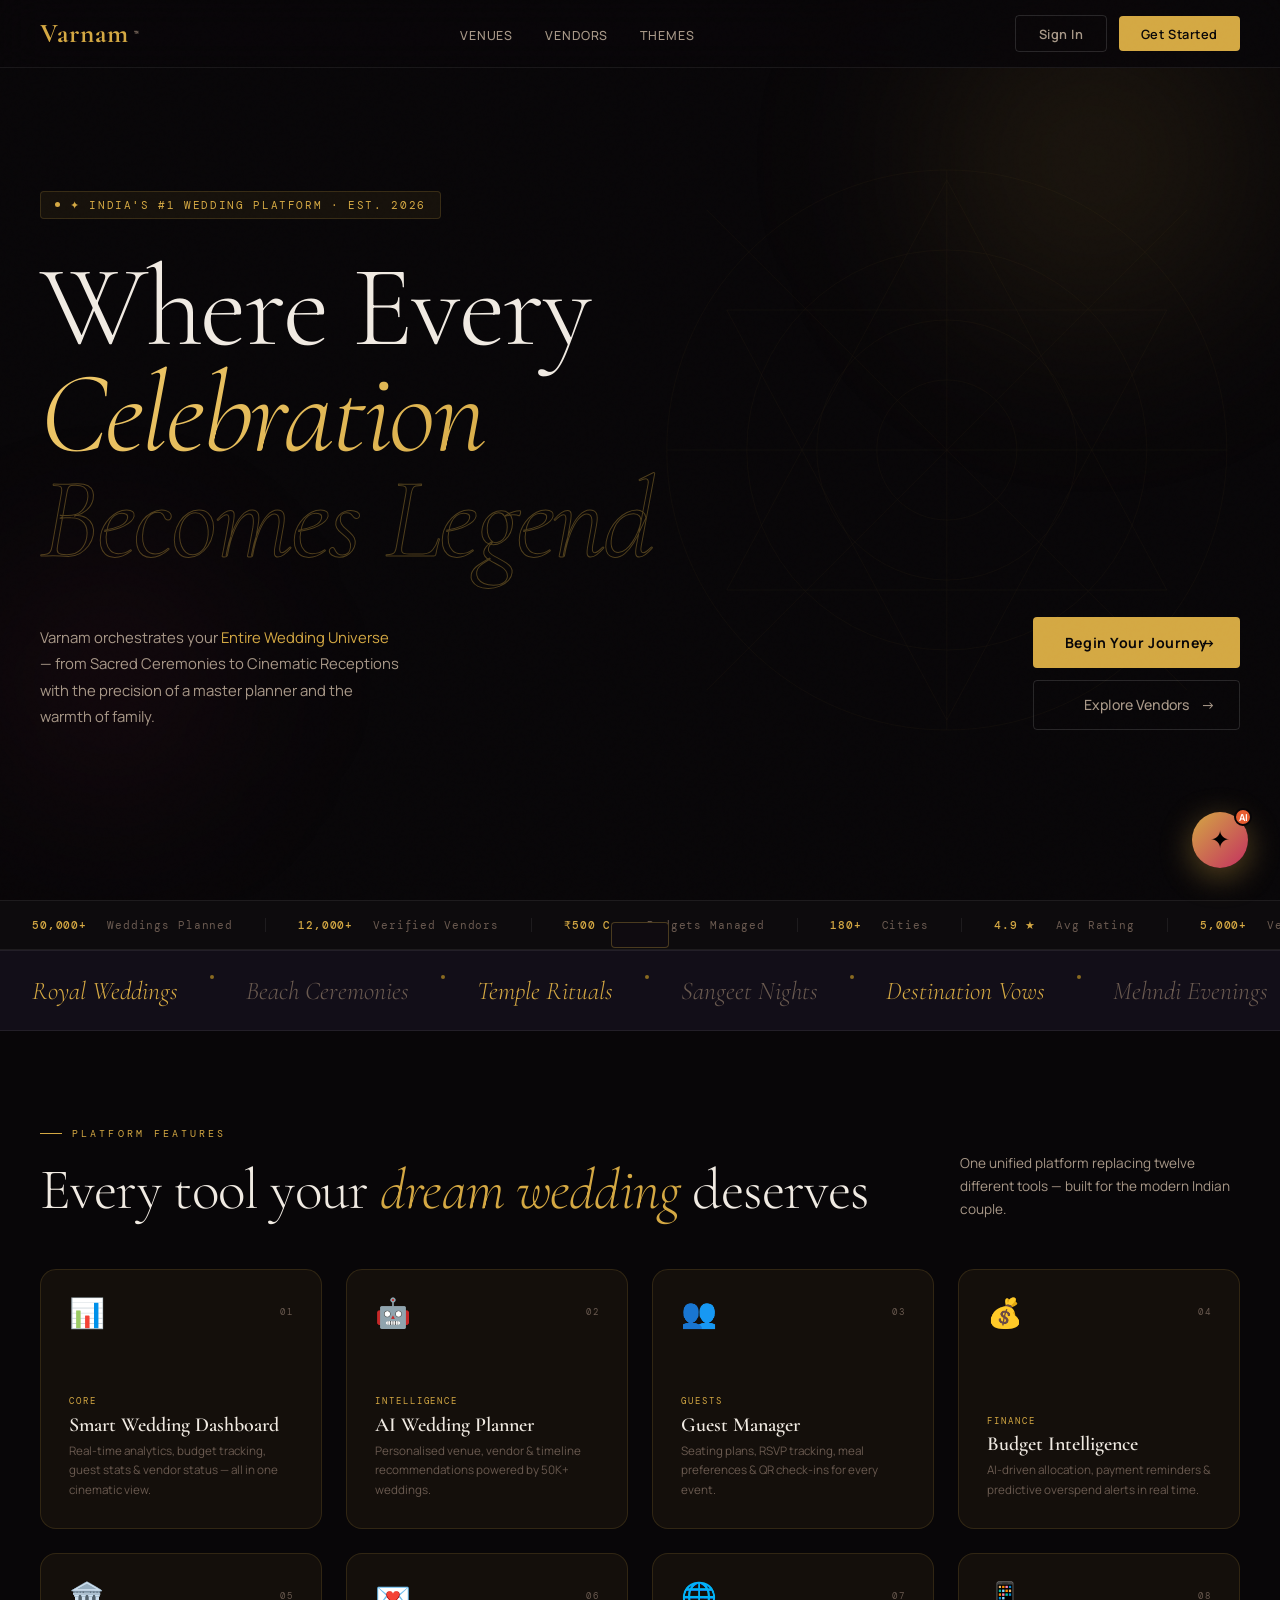
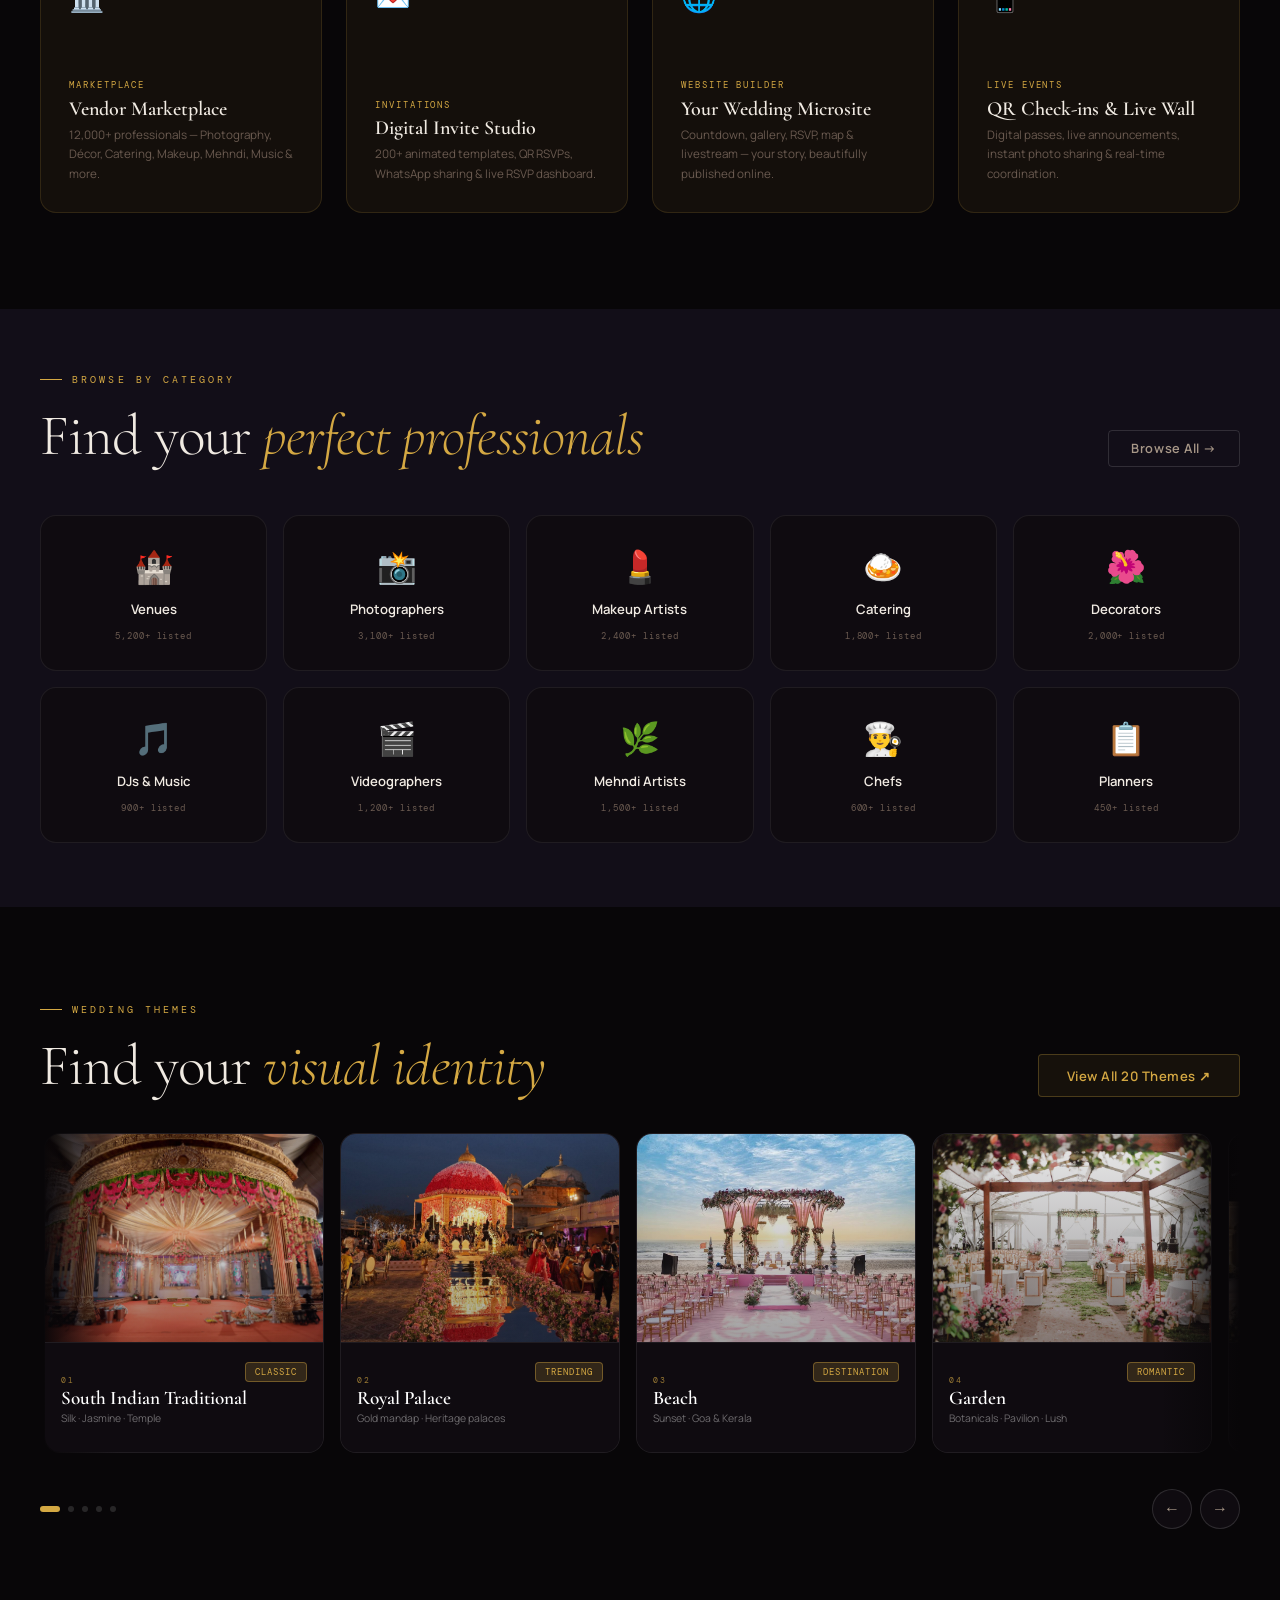
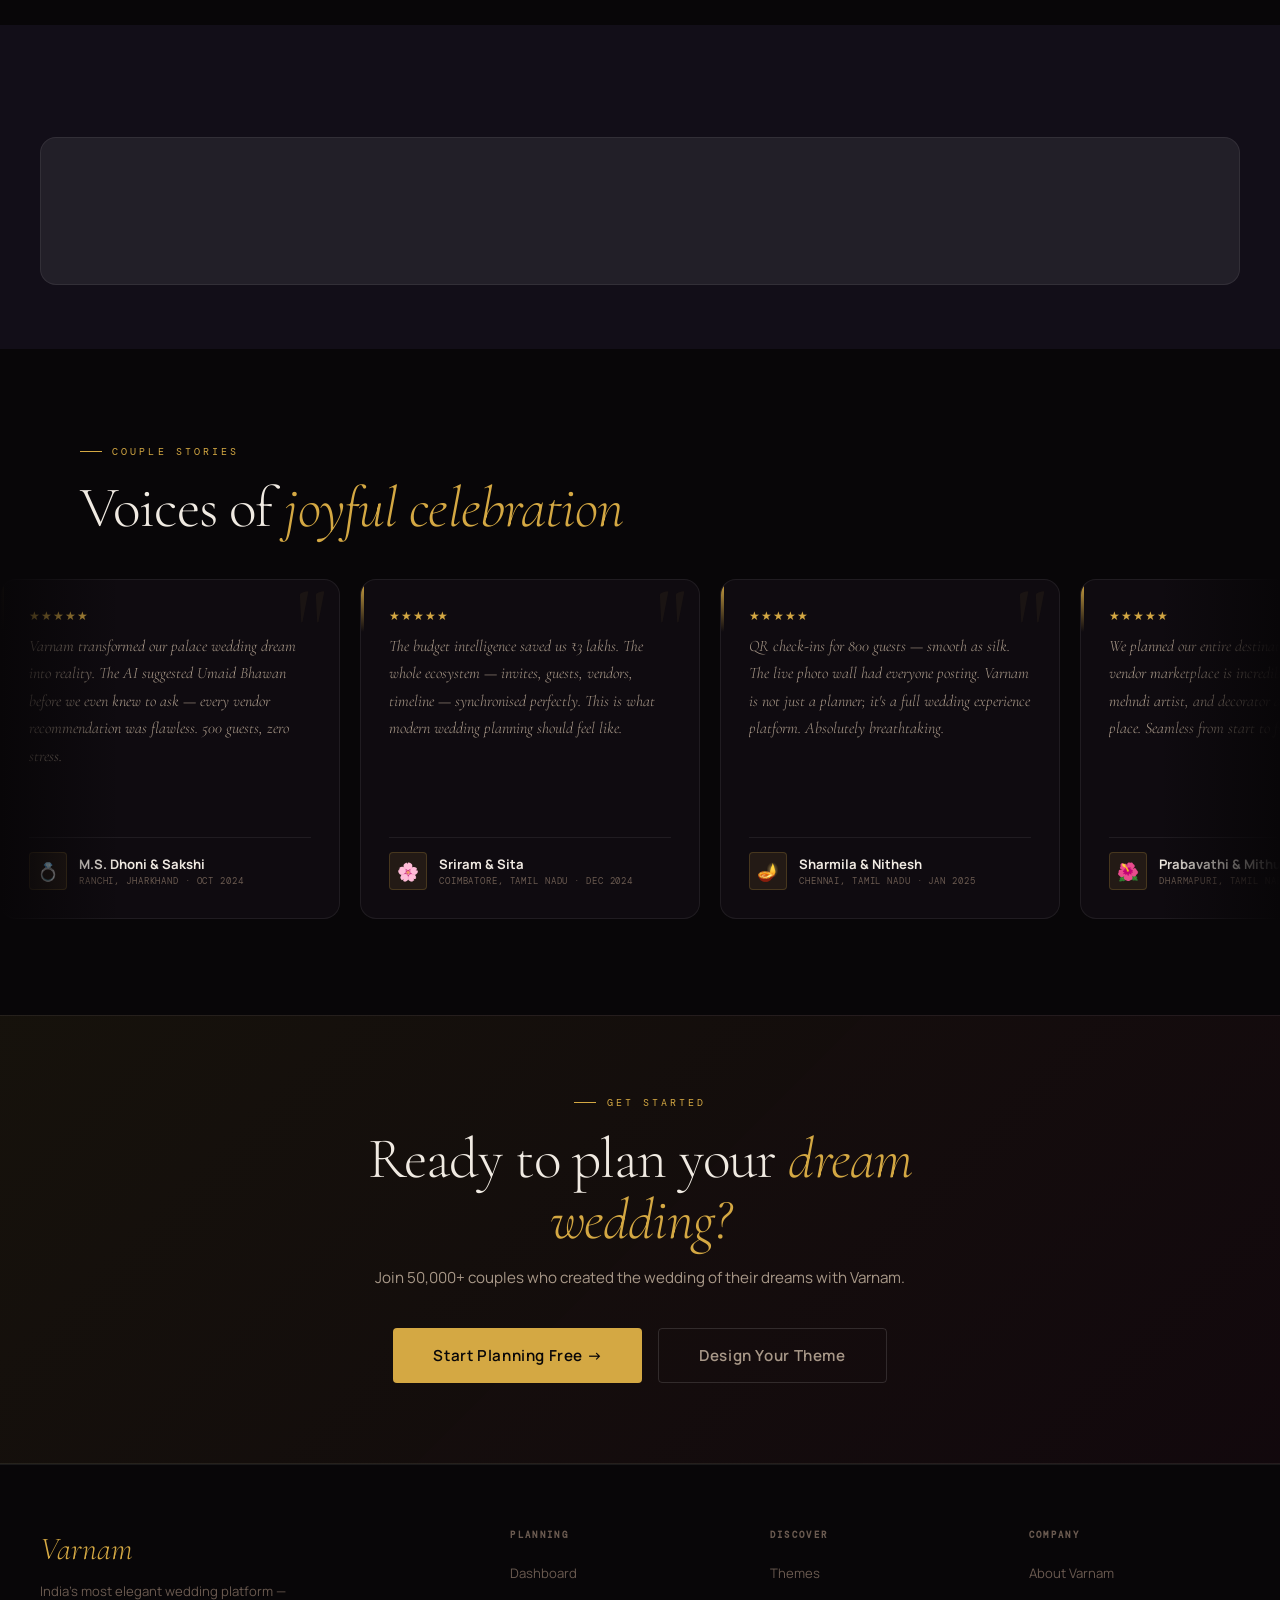
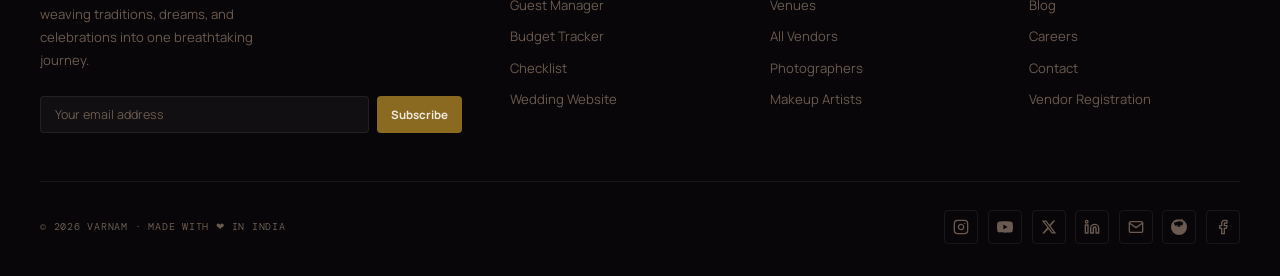
==== index.html @ 367ff385 "Add files via upload" ====
<!DOCTYPE html>
<html lang="en">

<head>
  <meta charset="UTF-8">
  <meta name="viewport" content="width=device-width, initial-scale=1.0">
  <title>Varnam — India's Premier Wedding Platform</title>
  <link rel="preconnect" href="https://fonts.googleapis.com">
  <link
    href="https://fonts.googleapis.com/css2?family=Cormorant+Garamond:ital,wght@0,300;0,400;0,600;0,700;1,300;1,400;1,700&family=Manrope:wght@300;400;500;600;700;800;900&family=DM+Mono:wght@300;400;500&display=swap"
    rel="stylesheet">
  <style>
    :root {
      --ink: #080608;
      --ink2: #0f0b10;
      --ink3: #1a1220;
      --surface: #120e18;
      --border: rgba(255, 255, 255, 0.07);
      --border2: rgba(255, 255, 255, 0.13);
      --gold: #D4A843;
      --gold2: #F0C96A;
      --gold3: #8A6A20;
      --ember: #E85D30;
      --rose: #C43060;
      --text: #F0EAE2;
      --text2: #A89888;
      --text3: #6A5A50;
      --r4: 4px;
      --r8: 8px;
      --r16: 16px;
      --r24: 24px;
    }

    *,
    *::before,
    *::after {
      margin: 0;
      padding: 0;
      box-sizing: border-box;
    }

    html {
      scroll-behavior: smooth;
    }

    body {
      font-family: 'Manrope', sans-serif;
      background: var(--ink);
      color: var(--text);
      overflow-x: hidden;
      -webkit-font-smoothing: antialiased;
    }

    body::before {
      content: '';
      position: fixed;
      inset: 0;
      background-image: url("data:image/svg+xml,%3Csvg viewBox='0 0 256 256' xmlns='http://www.w3.org/2000/svg'%3E%3Cfilter id='n'%3E%3CfeTurbulence type='fractalNoise' baseFrequency='0.9' numOctaves='4' stitchTiles='stitch'/%3E%3C/filter%3E%3Crect width='100%25' height='100%25' filter='url(%23n)' opacity='1'/%3E%3C/svg%3E");
      opacity: 0.025;
      pointer-events: none;
      z-index: 1000;
      mix-blend-mode: overlay;
    }

    ::-webkit-scrollbar {
      width: 3px;
    }

    ::-webkit-scrollbar-track {
      background: var(--ink);
    }

    ::-webkit-scrollbar-thumb {
      background: var(--gold3);
    }

    /* ── LOADER ── */
    #loader {
      position: fixed;
      inset: 0;
      background: var(--ink);
      z-index: 9997;
      display: flex;
      flex-direction: column;
      align-items: center;
      justify-content: center;
      gap: 1.5rem;
      transition: opacity .6s, visibility .6s;
    }

    #loader.done {
      opacity: 0;
      visibility: hidden;
    }

    .loader-logo {
      font-family: 'Cormorant Garamond', serif;
      font-size: 3rem;
      font-weight: 300;
      font-style: italic;
      color: var(--gold);
    }

    .loader-bar {
      width: 180px;
      height: 1px;
      background: var(--border);
      overflow: hidden;
    }

    .loader-fill {
      height: 100%;
      background: var(--gold);
      width: 0;
      transition: width 1.4s cubic-bezier(.23, 1, .32, 1);
    }

    .loader-txt {
      font-family: 'DM Mono', monospace;
      font-size: .62rem;
      color: var(--text3);
      letter-spacing: .3em;
      text-transform: uppercase;
    }

    /* ── TOAST ── */
    #toast {
      position: fixed;
      bottom: 2rem;
      left: 50%;
      transform: translateX(-50%) translateY(80px);
      background: var(--ink2);
      border: 1px solid rgba(212, 168, 67, .3);
      border-radius: var(--r4);
      padding: .75rem 1.75rem;
      font-family: 'DM Mono', monospace;
      font-size: .72rem;
      color: var(--gold);
      letter-spacing: .08em;
      z-index: 9990;
      transition: transform .3s cubic-bezier(.23, 1, .32, 1);
      pointer-events: none;
      white-space: nowrap;
    }

    #toast.show {
      transform: translateX(-50%) translateY(0);
    }

    /* ── NAV ── */
    nav {
      position: fixed;
      top: 0;
      left: 0;
      right: 0;
      z-index: 500;
      height: 68px;
      display: flex;
      align-items: center;
      padding: 0 2.5rem;
      justify-content: space-between;
      border-bottom: 1px solid var(--border);
      background: rgba(8, 6, 8, .88);
      backdrop-filter: blur(24px);
      -webkit-backdrop-filter: blur(24px);
    }

    .nav-logo {
      font-family: 'Cormorant Garamond', serif;
      font-size: 1.7rem;
      font-weight: 700;
      letter-spacing: .04em;
      color: var(--gold);
      text-decoration: none;
      display: flex;
      align-items: center;
      gap: .3rem;
    }

    .nav-logo sup {
      font-size: .45rem;
      font-family: 'DM Mono', monospace;
      color: var(--text3);
      letter-spacing: .15em;
      text-transform: uppercase;
    }

    .nav-links {
      display: flex;
      gap: 0;
      list-style: none;
    }

    .nav-links a {
      color: var(--text2);
      text-decoration: none;
      font-size: .78rem;
      font-weight: 500;
      letter-spacing: .07em;
      text-transform: uppercase;
      padding: .5rem 1rem;
      border-radius: var(--r4);
      transition: color .2s, background .2s;
    }

    .nav-links a:hover,
    .nav-links a.active {
      color: var(--gold);
      background: rgba(212, 168, 67, .07);
    }

    .nav-right {
      display: flex;
      align-items: center;
      gap: .75rem;
    }

    .btn {
      display: inline-flex;
      align-items: center;
      gap: .4rem;
      padding: .55rem 1.4rem;
      border-radius: var(--r4);
      font-family: 'Manrope', sans-serif;
      font-size: .8rem;
      font-weight: 600;
      letter-spacing: .04em;
      cursor: pointer;
      transition: all .25s;
      text-decoration: none;
      border: none;
    }

    .btn-ghost {
      background: transparent;
      border: 1px solid var(--border2);
      color: var(--text2);
    }

    .btn-ghost:hover {
      border-color: var(--gold);
      color: var(--gold);
    }

    .btn-gold {
      background: var(--gold);
      color: var(--ink);
    }

    .btn-gold:hover {
      background: var(--gold2);
      box-shadow: 0 0 30px rgba(212, 168, 67, .3);
      transform: translateY(-1px);
    }

    /* ── HERO ── */
    .hero {
      min-height: 100vh;
      display: flex;
      flex-direction: column;
      justify-content: center;
      padding: 100px 2.5rem 80px;
      position: relative;
      overflow: hidden;
    }

    .orb {
      position: absolute;
      border-radius: 50%;
      filter: blur(80px);
      pointer-events: none;
    }

    .orb1 {
      width: 500px;
      height: 500px;
      background: radial-gradient(circle, rgba(212, 168, 67, .14) 0%, transparent 70%);
      top: -10%;
      right: -5%;
      animation: ob1 12s ease-in-out infinite;
    }

    .orb2 {
      width: 350px;
      height: 350px;
      background: radial-gradient(circle, rgba(196, 48, 96, .1) 0%, transparent 70%);
      bottom: 5%;
      left: -5%;
      animation: ob2 15s ease-in-out infinite;
    }

    @keyframes ob1 {

      0%,
      100% {
        transform: translate(0, 0);
      }

      50% {
        transform: translate(-20px, 30px);
      }
    }

    @keyframes ob2 {

      0%,
      100% {
        transform: translate(0, 0);
      }

      50% {
        transform: translate(30px, -20px);
      }
    }

    .sacred-svg {
      position: absolute;
      right: 0;
      top: 0;
      width: 52%;
      height: 100%;
      opacity: .07;
      pointer-events: none;
    }

    .hero-tag {
      display: inline-flex;
      align-items: center;
      gap: .6rem;
      background: rgba(212, 168, 67, .07);
      border: 1px solid rgba(212, 168, 67, .18);
      border-radius: var(--r4);
      padding: .38rem .9rem;
      font-family: 'DM Mono', monospace;
      font-size: .68rem;
      color: var(--gold);
      letter-spacing: .15em;
      text-transform: uppercase;
      margin-bottom: 2.25rem;
      width: fit-content;
    }

    .hero-tag::before {
      content: '';
      width: 5px;
      height: 5px;
      background: var(--gold);
      border-radius: 50%;
      animation: blink 1.4s step-end infinite;
    }

    @keyframes blink {

      0%,
      100% {
        opacity: 1;
      }

      50% {
        opacity: 0;
      }
    }

    .hero-h1 {
      font-family: 'Cormorant Garamond', serif;
      font-size: clamp(3.5rem, 9vw, 8rem);
      font-weight: 300;
      line-height: .92;
      letter-spacing: -.02em;
      margin-bottom: .15em;
    }

    .hero-h1 .l1 {
      display: block;
      color: var(--text);
    }

    .hero-h1 .l2 {
      display: block;
      font-style: italic;
      background: linear-gradient(135deg, var(--gold2), var(--gold), #E8902A);
      -webkit-background-clip: text;
      -webkit-text-fill-color: transparent;
      background-clip: text;
    }

    .hero-h1 .l3 {
      display: block;
      font-style: italic;
      -webkit-text-stroke: 1px rgba(212, 168, 67, .35);
      color: transparent;
    }

    .hero-bottom {
      display: flex;
      align-items: flex-end;
      gap: 4rem;
      margin-top: 2.75rem;
      flex-wrap: wrap;
    }

    .hero-desc {
      max-width: 360px;
      font-size: .93rem;
      line-height: 1.78;
      color: var(--text2);
    }

    .hero-desc em {
      color: var(--gold);
      font-style: normal;
    }

    .hero-btns {
      display: flex;
      flex-direction: column;
      gap: .75rem;
      margin-left: auto;
    }

    .hero-btn-main {
      display: flex;
      align-items: center;
      justify-content: center;
      position: relative;
      background: var(--gold);
      color: var(--ink);
      border: none;
      border-radius: var(--r4);
      padding: 1rem 2rem;
      font-family: 'Manrope', sans-serif;
      font-size: .88rem;
      font-weight: 700;
      cursor: pointer;
      transition: all .25s;
      letter-spacing: .04em;
      text-decoration: none;
    }

    .hero-btn-main i {
      position: absolute;
      right: 1.5rem;
      font-style: normal;
    }

    .hero-btn-main:hover {
      background: var(--gold2);
      box-shadow: 0 0 48px rgba(212, 168, 67, .35);
      transform: translateY(-2px);
    }

    .hero-btn-sec {
      display: flex;
      align-items: center;
      justify-content: center;
      position: relative;
      background: transparent;
      color: var(--text2);
      border: 1px solid var(--border2);
      border-radius: var(--r4);
      padding: .9rem 2rem;
      font-family: 'Manrope', sans-serif;
      font-size: .88rem;
      font-weight: 500;
      cursor: pointer;
      transition: all .25s;
      text-decoration: none;
    }

    .hero-btn-sec i {
      position: absolute;
      right: 1.5rem;
      font-style: normal;
    }

    .hero-btn-sec:hover {
      border-color: var(--gold);
      color: var(--gold);
    }





    /* ── TICKER ── */
    .ticker-bar {
      border-top: 1px solid var(--border);
      border-bottom: 1px solid var(--border);
      height: 50px;
      overflow: hidden;
      background: rgba(255, 255, 255, .02);
      display: flex;
      align-items: center;
    }

    .ticker-track {
      display: flex;
      animation: tick 30s linear infinite;
      white-space: nowrap;
    }

    @keyframes tick {
      0% {
        transform: translateX(0);
      }

      100% {
        transform: translateX(-50%);
      }
    }

    .t-item {
      display: flex;
      align-items: center;
      gap: 1.25rem;
      padding: 0 2rem;
      font-family: 'DM Mono', monospace;
      font-size: .68rem;
      letter-spacing: .08em;
      color: var(--text3);
      border-right: 1px solid var(--border);
      white-space: nowrap;
    }

    .t-item strong {
      color: var(--gold);
      font-weight: 500;
    }

    /* ── MARQUEE ── */
    .marquee-bar {
      padding: 1.5rem 0;
      overflow: hidden;
      background: var(--surface);
      border-top: 1px solid var(--border);
      border-bottom: 1px solid var(--border);
    }

    .marquee-inner {
      display: flex;
      animation: marq 24s linear infinite;
      white-space: nowrap;
    }

    .marquee-inner:hover {
      animation-play-state: paused;
    }

    @keyframes marq {
      0% {
        transform: translateX(0);
      }

      100% {
        transform: translateX(-50%);
      }
    }

    .m-item {
      display: flex;
      align-items: center;
      gap: 1.5rem;
      padding: 0 2rem;
      font-family: 'Cormorant Garamond', serif;
      font-size: 1.6rem;
      font-weight: 300;
      font-style: italic;
      color: var(--text3);
      white-space: nowrap;
    }

    .m-item.g {
      color: var(--gold);
    }

    .m-dot {
      width: 4px;
      height: 4px;
      background: var(--gold3);
      border-radius: 50%;
      flex-shrink: 0;
    }

    /* ── SECTION ── */
    .sec {
      padding: 6rem 2.5rem;
    }

    .inner {
      max-width: 1200px;
      margin: 0 auto;
    }

    .sec-label {
      font-family: 'DM Mono', monospace;
      font-size: .63rem;
      letter-spacing: .3em;
      text-transform: uppercase;
      color: var(--gold);
      display: flex;
      align-items: center;
      gap: .65rem;
      margin-bottom: 1.25rem;
    }

    .sec-label::before {
      content: '';
      width: 22px;
      height: 1px;
      background: var(--gold);
    }

    .sec-title {
      font-family: 'Cormorant Garamond', serif;
      font-size: clamp(2.2rem, 4.5vw, 4rem);
      font-weight: 300;
      line-height: 1.06;
      letter-spacing: -.015em;
      color: var(--text);
      margin-bottom: 1.25rem;
    }

    .sec-title em {
      font-style: italic;
      color: var(--gold);
    }

    /* ══════════════════════════════════════════
   FEATURES — 4 × 2 PERFECTLY EQUAL GRID
   Each card is EXACTLY the same size.
   We use a 2-row grid where each row has
   a fixed height, so all 8 cells are
   pixel-perfect identical.
   ══════════════════════════════════════════ */
    .features-grid {
      display: grid;
      grid-template-columns: repeat(4, 1fr);
      grid-template-rows: repeat(2, 260px);
      /* ← FIXED height, both rows identical */
      gap: 1.5rem;
      overflow: hidden;
      margin-top: 3rem;
    }

    .feat-card {
      /* exact same box every time */
      width: 100%;
      height: 100%;
      background: rgba(212, 168, 67, 0.06);
      padding: 1.75rem;
      /* 3-zone layout: number row / icon / text block */
      display: grid;
      grid-template-rows: auto 1fr auto;
      gap: 0;
      position: relative;
      overflow: hidden;
      cursor: pointer;
      transition: background .3s, transform .3s;
      border: 1px solid rgba(212, 168, 67, 0.15);
      border-radius: var(--r16);
    }

    .feat-card:hover {
      background: rgba(212, 168, 67, 0.12);
      transform: translateY(-2px);
    }

    .feat-card::after {
      content: '';
      position: absolute;
      bottom: 0;
      left: 0;
      right: 0;
      height: 2px;
      background: linear-gradient(90deg, var(--gold), var(--rose));
      transform: scaleX(0);
      transform-origin: left;
      transition: transform .35s;
    }

    .feat-card:hover::after {
      transform: scaleX(1);
    }

    /* highlight removed for uniformity */

    /* ── Row 1: number tag (top-right) ── */
    .feat-top {
      display: flex;
      align-items: center;
      justify-content: space-between;
      /* sits in grid row 1 */
    }

    .feat-ico {
      font-size: 1.8rem;
      line-height: 1;
    }

    .feat-num {
      font-family: 'DM Mono', monospace;
      font-size: .55rem;
      color: var(--text3);
      letter-spacing: .15em;
    }

    /* ── Row 2: spacer (icon already in row1, this keeps the gap) ── */
    /* (empty div .feat-mid not needed — grid-row 1fr handles it) */

    /* ── Row 3: text block always pinned to bottom ── */
    .feat-bottom {
      align-self: end;
    }

    .feat-tag {
      font-family: 'DM Mono', monospace;
      font-size: .55rem;
      letter-spacing: .22em;
      text-transform: uppercase;
      color: var(--gold);
      margin-bottom: .4rem;
    }

    .feat-title {
      font-family: 'Cormorant Garamond', serif;
      font-size: 1.25rem;
      font-weight: 600;
      color: var(--text);
      line-height: 1.15;
      margin-bottom: .35rem;
    }

    .feat-desc {
      font-size: .73rem;
      color: var(--text3);
      line-height: 1.65;
    }

    /* ══════════════════════════════════════════
   CATEGORIES
   ══════════════════════════════════════════ */
    .cat-grid {
      display: grid;
      grid-template-columns: repeat(5, 1fr);
      gap: 1rem;
      margin-top: 3rem;
    }

    .cat-card {
      background: var(--ink2);
      border: 1px solid var(--border);
      border-radius: var(--r16);
      padding: 1.75rem 1rem;
      text-align: center;
      text-decoration: none;
      transition: all .3s;
      display: flex;
      flex-direction: column;
      align-items: center;
      gap: .75rem;
    }

    .cat-card:hover {
      background: var(--ink3);
      border-color: rgba(212, 168, 67, .25);
      transform: translateY(-4px);
    }

    .cat-ico {
      font-size: 2rem;
    }

    .cat-name {
      font-family: 'Manrope', sans-serif;
      font-size: .82rem;
      font-weight: 600;
      color: var(--text);
    }

    .cat-count {
      font-family: 'DM Mono', monospace;
      font-size: .58rem;
      color: var(--text3);
      letter-spacing: .1em;
    }

    /* ══════════════════════════════════════════
   THEMES — SQUARE CAROUSEL  (6 visible)
   + "View All" popup modal for all 20
   ══════════════════════════════════════════ */
    .themes-section-header {
      display: flex;
      justify-content: space-between;
      align-items: flex-end;
      flex-wrap: wrap;
      gap: 1rem;
      margin-bottom: 2rem;
    }

    /* ── Carousel wrapper ── */
    .themes-carousel-wrap {
      position: relative;
      overflow: hidden;
      margin-top: 0;
    }

    /* fade edges */
    .themes-carousel-wrap::before,
    .themes-carousel-wrap::after {
      content: '';
      position: absolute;
      top: 0;
      bottom: 0;
      width: 80px;
      z-index: 3;
      pointer-events: none;
    }

    .themes-carousel-wrap::before {
      left: 0;
      background: linear-gradient(to right, var(--ink) 0%, transparent 100%);
    }

    .themes-carousel-wrap::after {
      right: 0;
      background: linear-gradient(to left, var(--ink) 0%, transparent 100%);
    }

    /* ── Scrollable track ── */
    .themes-track {
      display: flex;
      gap: 16px;
      overflow-x: auto;
      scroll-behavior: smooth;
      padding: 4px 4px 12px;
      scrollbar-width: none;
      -ms-overflow-style: none;
      cursor: grab;
    }

    .themes-track::-webkit-scrollbar {
      display: none;
    }

    .themes-track.dragging {
      cursor: grabbing;
      scroll-behavior: auto;
    }

    /* ── RECTANGLE card ── */
    .theme-tile {
      flex: 0 0 280px;
      /* fixed width  */
      height: 320px;
      /* rectangle height */
      border-radius: var(--r16);
      position: relative;
      overflow: hidden;
      cursor: pointer;
      transition: transform .35s cubic-bezier(.23, 1, .32, 1), box-shadow .35s;
      flex-shrink: 0;
      background: var(--ink2);
      border: 1px solid var(--border);
      display: flex;
      flex-direction: column;
    }

    .theme-tile:hover {
      transform: scale(1.04);
      box-shadow: 0 20px 56px rgba(0, 0, 0, .55);
      border-color: rgba(212, 168, 67, 0.3);
    }

    .theme-tile:hover .ttbg {
      transform: scale(1.08);
    }

    .ttbg {
      position: absolute;
      top: 0;
      left: 0;
      right: 0;
      height: 210px;
      background-size: cover;
      background-position: center;
      transition: transform .5s cubic-bezier(.23, 1, .32, 1);
    }

    .ttgrad {
      position: absolute;
      top: 0;
      left: 0;
      right: 0;
      height: 210px;
      background: linear-gradient(to top, rgba(15, 11, 16, 0.4) 0%, transparent 100%);
      pointer-events: none;
    }

    .ttbadge {
      position: absolute;
      top: 228px;
      right: 1rem;
      z-index: 4;
      background: rgba(212, 168, 67, .18);
      border: 1px solid rgba(212, 168, 67, .4);
      border-radius: var(--r4);
      padding: .18rem .55rem;
      font-family: 'DM Mono', monospace;
      font-size: .55rem;
      color: var(--gold);
      letter-spacing: .12em;
      text-transform: uppercase;
    }

    .ttcontent {
      position: absolute;
      bottom: 0;
      left: 0;
      right: 0;
      height: 110px;
      padding: 1.1rem 1rem 0.75rem;
      z-index: 3;
      background: var(--ink2);
      display: flex;
      flex-direction: column;
      justify-content: center;
      border-top: 1px solid var(--border);
    }

    .ttnum {
      font-family: 'DM Mono', monospace;
      font-size: .52rem;
      color: rgba(212, 168, 67, .7);
      letter-spacing: .2em;
      margin-bottom: .15rem;
      display: block;
    }

    .ttname {
      font-family: 'Cormorant Garamond', serif;
      font-size: 1.2rem;
      font-weight: 600;
      color: #fff;
      line-height: 1.1;
      margin-bottom: .1rem;
    }

    .ttsub {
      font-size: .65rem;
      color: rgba(255, 255, 255, .4);
      line-height: 1.45;
      display: -webkit-box;
      -webkit-line-clamp: 2;
      -webkit-box-orient: vertical;
      overflow: hidden;
    }

    /* ── Arrow nav buttons ── */
    .carousel-arrows {
      display: flex;
      justify-content: space-between;
      align-items: center;
      margin-top: 1.5rem;
    }

    .carousel-dots {
      display: flex;
      gap: .5rem;
      align-items: center;
    }

    .c-dot {
      width: 6px;
      height: 6px;
      border-radius: 50%;
      background: var(--border2);
      transition: all .3s;
      cursor: pointer;
    }

    .c-dot.active {
      width: 20px;
      border-radius: 3px;
      background: var(--gold);
    }

    .c-arrow-group {
      display: flex;
      gap: .5rem;
    }

    .c-arrow {
      width: 40px;
      height: 40px;
      border-radius: 50%;
      background: var(--ink2);
      border: 1px solid var(--border2);
      color: var(--text2);
      font-size: 1rem;
      cursor: pointer;
      transition: all .2s;
      display: flex;
      align-items: center;
      justify-content: center;
    }

    .c-arrow:hover {
      border-color: var(--gold);
      color: var(--gold);
      background: rgba(212, 168, 67, .08);
    }

    /* "View All" button */
    .view-all-btn {
      display: inline-flex;
      align-items: center;
      gap: .5rem;
      padding: .72rem 1.75rem;
      background: rgba(212, 168, 67, .07);
      border: 1px solid rgba(212, 168, 67, .28);
      border-radius: var(--r4);
      font-family: 'Manrope', sans-serif;
      font-size: .82rem;
      font-weight: 600;
      color: var(--gold);
      cursor: pointer;
      transition: all .25s;
      letter-spacing: .04em;
      white-space: nowrap;
    }

    .view-all-btn:hover {
      background: rgba(212, 168, 67, .14);
      box-shadow: 0 0 24px rgba(212, 168, 67, .18);
    }

    /* ══════════════════════════════════════════
   THEMES POPUP MODAL (all 20 grid)
   ══════════════════════════════════════════ */
    .themes-popup {
      position: fixed;
      inset: 0;
      z-index: 900;
      background: rgba(0, 0, 0, .85);
      backdrop-filter: blur(12px);
      -webkit-backdrop-filter: blur(12px);
      display: flex;
      align-items: center;
      justify-content: center;
      opacity: 0;
      visibility: hidden;
      transition: opacity .35s, visibility .35s;
      padding: 1.5rem;
    }

    .themes-popup.open {
      opacity: 1;
      visibility: visible;
    }

    .themes-popup-box {
      background: var(--ink2);
      border: 1px solid var(--border2);
      border-radius: var(--r24);
      width: 100%;
      max-width: 1100px;
      max-height: 88vh;
      overflow-y: auto;
      transform: translateY(24px) scale(.97);
      transition: transform .35s cubic-bezier(.23, 1, .32, 1);
      scrollbar-width: thin;
      scrollbar-color: var(--gold3) var(--ink2);
    }

    .themes-popup.open .themes-popup-box {
      transform: translateY(0) scale(1);
    }

    .themes-popup-box::-webkit-scrollbar {
      width: 4px;
    }

    .themes-popup-box::-webkit-scrollbar-thumb {
      background: var(--gold3);
      border-radius: 2px;
    }

    .tp-header {
      display: flex;
      justify-content: space-between;
      align-items: center;
      padding: 2rem 2.5rem 1.5rem;
      border-bottom: 1px solid var(--border);
      position: sticky;
      top: 0;
      background: var(--ink2);
      z-index: 2;
      border-radius: var(--r24) var(--r24) 0 0;
    }

    .tp-title {
      font-family: 'Cormorant Garamond', serif;
      font-size: 2rem;
      font-weight: 600;
      color: var(--text);
    }

    .tp-title em {
      font-style: italic;
      color: var(--gold);
    }

    .tp-close {
      width: 40px;
      height: 40px;
      border-radius: 50%;
      background: rgba(255, 255, 255, .05);
      border: 1px solid var(--border2);
      color: var(--text2);
      font-size: 1.1rem;
      cursor: pointer;
      transition: all .2s;
      display: flex;
      align-items: center;
      justify-content: center;
    }

    .tp-close:hover {
      border-color: var(--gold);
      color: var(--gold);
    }

    .tp-grid {
      display: grid;
      grid-template-columns: repeat(5, 1fr);
      gap: 12px;
      padding: 2rem 2.5rem 2.5rem;
    }

    /* Square popup cards */
    .tp-card {
      aspect-ratio: 1/1;
      border-radius: var(--r16);
      position: relative;
      overflow: hidden;
      cursor: pointer;
      transition: transform .3s, box-shadow .3s;
    }

    .tp-card:hover {
      transform: scale(1.04);
      box-shadow: 0 16px 48px rgba(0, 0, 0, .6);
    }

    .tp-card:hover .tp-bg {
      transform: scale(1.08);
    }

    .tp-bg {
      position: absolute;
      inset: 0;
      transition: transform .45s cubic-bezier(.23, 1, .32, 1);
    }

    .tp-grad {
      position: absolute;
      inset: 0;
      background: linear-gradient(to top, rgba(0, 0, 0, .9) 0%, transparent 60%);
    }

    .tp-content {
      position: absolute;
      bottom: 0;
      left: 0;
      right: 0;
      padding: .9rem 1rem;
      z-index: 2;
    }

    .tp-num {
      font-family: 'DM Mono', monospace;
      font-size: .5rem;
      color: rgba(212, 168, 67, .65);
      letter-spacing: .2em;
      display: block;
      margin-bottom: .2rem;
    }

    .tp-name {
      font-family: 'Cormorant Garamond', serif;
      font-size: 1rem;
      font-weight: 600;
      color: #fff;
      line-height: 1.1;
    }

    @media(max-width:900px) {
      .tp-grid {
        grid-template-columns: repeat(3, 1fr);
      }
    }

    @media(max-width:600px) {
      .tp-grid {
        grid-template-columns: repeat(2, 1fr);
        padding: 1.25rem;
      }

      .tp-header {
        padding: 1.25rem 1.5rem;
      }
    }

    /* ══════════════════════════════════════════
   STATS
   ══════════════════════════════════════════ */
    .stats-row {
      display: grid;
      grid-template-columns: repeat(4, 1fr);
      gap: 1px;
      background: var(--border);
      border: 1px solid var(--border);
      border-radius: var(--r16);
      overflow: hidden;
      margin-top: 3rem;
    }

    .stat-cell {
      background: var(--ink2);
      padding: 2.5rem 2rem;
      text-align: center;
    }

    .stat-num {
      font-family: 'Cormorant Garamond', serif;
      font-size: 3rem;
      font-weight: 700;
      color: var(--gold);
      line-height: 1;
      margin-bottom: .3rem;
    }

    .stat-lbl {
      font-family: 'DM Mono', monospace;
      font-size: .6rem;
      letter-spacing: .2em;
      text-transform: uppercase;
      color: var(--text3);
    }

    /* ══════════════════════════════════════════
   TESTIMONIALS — SINGLE ROW AUTO-SCROLL LEFT
   26 cards scrolling left continuously
   ══════════════════════════════════════════ */
    .testi-section {
      overflow: hidden;
    }

    .testi-belt {
      margin-top: 2.5rem;
      overflow: hidden;
      position: relative;
    }

    /* Fade masks on left and right edges */
    .testi-belt::before,
    .testi-belt::after {
      content: '';
      position: absolute;
      top: 0;
      bottom: 0;
      width: 120px;
      z-index: 2;
      pointer-events: none;
    }

    .testi-belt::before {
      left: 0;
      background: linear-gradient(to right, var(--ink) 0%, transparent 100%);
    }

    .testi-belt::after {
      right: 0;
      background: linear-gradient(to left, var(--ink) 0%, transparent 100%);
    }

    .testi-row {
      display: flex;
      gap: 20px;
      width: max-content;
      /* Cards scroll left at a comfortable pace — pause on hover */
      animation: testiScroll 120s linear infinite;
    }

    .testi-row:hover {
      animation-play-state: paused;
    }

    @keyframes testiScroll {
      0% {
        transform: translateX(0);
      }

      100% {
        transform: translateX(-50%);
      }
    }

    /* SQUARE card */
    .testi-card {
      flex: 0 0 340px;
      height: 340px;
      background: var(--ink2);
      border: 1px solid var(--border);
      border-radius: var(--r16);
      padding: 1.75rem;
      display: flex;
      flex-direction: column;
      justify-content: space-between;
      position: relative;
      overflow: hidden;
      cursor: default;
      transition: border-color .3s, transform .3s;
    }

    .testi-card:hover {
      border-color: rgba(212, 168, 67, .3);
      transform: translateY(-4px);
    }

    /* Gold top-left accent bar */
    .testi-card::before {
      content: '';
      position: absolute;
      top: 0;
      left: 0;
      width: 3px;
      height: 52px;
      background: linear-gradient(to bottom, var(--gold), transparent);
      border-radius: 0 0 2px 2px;
    }

    /* Big quote mark background decoration */
    .tc-deco-quote {
      position: absolute;
      top: -.5rem;
      right: .75rem;
      font-family: 'Cormorant Garamond', serif;
      font-size: 7rem;
      line-height: 1;
      color: rgba(212, 168, 67, .06);
      pointer-events: none;
      user-select: none;
    }

    /* Stars row at top */
    .tc-stars-top {
      color: var(--gold);
      font-size: .72rem;
      letter-spacing: .08em;
      margin-bottom: .6rem;
    }

    /* Review text */
    .tc-text {
      font-family: 'Cormorant Garamond', serif;
      font-size: 1rem;
      font-weight: 300;
      font-style: italic;
      color: var(--text2);
      line-height: 1.72;
      flex: 1;
      /* clamp to 5 lines */
      display: -webkit-box;
      -webkit-line-clamp: 6;
      -webkit-box-orient: vertical;
      overflow: hidden;
    }

    /* Author row at bottom */
    .tc-author {
      display: flex;
      align-items: center;
      gap: .75rem;
      margin-top: 1rem;
      padding-top: .9rem;
      border-top: 1px solid var(--border);
    }

    .tc-avatar {
      width: 38px;
      height: 38px;
      border-radius: var(--r4);
      background: rgba(212, 168, 67, .1);
      border: 1px solid rgba(212, 168, 67, .2);
      display: flex;
      align-items: center;
      justify-content: center;
      font-size: 1.1rem;
      flex-shrink: 0;
    }

    .tc-info {}

    .tc-name {
      font-family: 'Manrope', sans-serif;
      font-size: .82rem;
      font-weight: 700;
      color: var(--text);
    }

    .tc-loc {
      font-family: 'DM Mono', monospace;
      font-size: .55rem;
      color: var(--text3);
      letter-spacing: .1em;
      margin-top: .1rem;
    }

    /* ── MODAL ── */
    .modal-overlay {
      position: fixed;
      inset: 0;
      background: rgba(0, 0, 0, .75);
      backdrop-filter: blur(8px);
      z-index: 800;
      display: flex;
      align-items: center;
      justify-content: center;
      opacity: 0;
      visibility: hidden;
      transition: all .3s;
    }

    .modal-overlay.open {
      opacity: 1;
      visibility: visible;
    }

    .modal {
      background: var(--ink2);
      border: 1px solid var(--border2);
      border-radius: var(--r24);
      padding: 2.5rem;
      max-width: 480px;
      width: 90%;
      max-height: 90vh;
      overflow-y: auto;
      transform: translateY(20px) scale(.97);
      transition: transform .3s;
    }

    .modal-overlay.open .modal {
      transform: translateY(0) scale(1);
    }

    .modal-header {
      display: flex;
      justify-content: space-between;
      align-items: center;
      margin-bottom: 2rem;
    }

    .modal-title {
      font-family: 'Cormorant Garamond', serif;
      font-size: 2rem;
      font-weight: 600;
      color: var(--text);
    }

    .modal-close {
      background: none;
      border: 1px solid var(--border);
      border-radius: 50%;
      width: 36px;
      height: 36px;
      color: var(--text2);
      font-size: 1.1rem;
      cursor: pointer;
      transition: all .2s;
    }

    .modal-close:hover {
      border-color: var(--gold);
      color: var(--gold);
    }

    .field-label {
      font-family: 'DM Mono', monospace;
      font-size: .6rem;
      letter-spacing: .2em;
      text-transform: uppercase;
      color: var(--text3);
      margin-bottom: .4rem;
      display: block;
    }

    .field {
      background: rgba(255, 255, 255, .04);
      border: 1px solid var(--border2);
      border-radius: var(--r8);
      padding: .75rem 1rem;
      font-size: .875rem;
      color: var(--text);
      font-family: 'Manrope', sans-serif;
      outline: none;
      width: 100%;
      transition: border-color .2s;
    }

    .field:focus {
      border-color: rgba(212, 168, 67, .45);
    }

    .field::placeholder {
      color: var(--text3);
    }

    select.field {
      cursor: pointer;
    }

    select.field option {
      background: var(--ink2);
    }

    .form-row {
      margin-bottom: 1.25rem;
    }

    .form-row-2 {
      display: grid;
      grid-template-columns: 1fr 1fr;
      gap: 1rem;
      margin-bottom: 1.25rem;
    }

    .divider {
      height: 1px;
      background: var(--border);
      margin: 1.5rem 0;
      position: relative;
    }

    .divider span {
      position: absolute;
      top: -8px;
      left: 50%;
      transform: translateX(-50%);
      background: var(--ink2);
      padding: 0 .75rem;
      font-family: 'DM Mono', monospace;
      font-size: .6rem;
      color: var(--text3);
      letter-spacing: .15em;
    }

    .social-auth {
      display: flex;
      gap: .75rem;
    }

    .social-auth-btn {
      flex: 1;
      display: flex;
      align-items: center;
      justify-content: center;
      gap: .5rem;
      padding: .7rem;
      background: rgba(255, 255, 255, .04);
      border: 1px solid var(--border);
      border-radius: var(--r8);
      font-size: .82rem;
      color: var(--text2);
      cursor: pointer;
      transition: all .2s;
      font-family: 'Manrope', sans-serif;
    }

    .social-auth-btn:hover {
      border-color: var(--gold);
      color: var(--gold);
    }

    .role-tabs {
      display: flex;
      gap: .5rem;
      margin-bottom: 1.75rem;
    }

    .role-tab {
      flex: 1;
      padding: .7rem;
      border: 1px solid var(--border);
      border-radius: var(--r8);
      background: transparent;
      color: var(--text2);
      font-family: 'Manrope', sans-serif;
      font-size: .82rem;
      font-weight: 600;
      cursor: pointer;
      transition: all .2s;
      text-align: center;
    }

    .role-tab.active {
      background: rgba(212, 168, 67, .1);
      border-color: rgba(212, 168, 67, .3);
      color: var(--gold);
    }

    /* ── FOOTER ── */
    footer {
      background: var(--ink);
      border-top: 1px solid var(--border);
      padding: 4rem 2.5rem 2rem;
    }

    .footer-grid {
      display: grid;
      grid-template-columns: 2fr 1fr 1fr 1fr;
      gap: 3rem;
      max-width: 1200px;
      margin: 0 auto 3rem;
    }

    .footer-logo {
      font-family: 'Cormorant Garamond', serif;
      font-size: 2rem;
      font-weight: 300;
      font-style: italic;
      color: var(--gold);
      margin-bottom: .75rem;
    }

    .footer-desc {
      font-size: .82rem;
      color: var(--text3);
      line-height: 1.75;
      max-width: 260px;
      margin-bottom: 1.5rem;
    }

    .footer-nl {
      display: flex;
      gap: .5rem;
    }

    .footer-nl input {
      flex: 1;
      background: rgba(255, 255, 255, .04);
      border: 1px solid var(--border);
      border-radius: var(--r4);
      padding: .55rem .9rem;
      font-size: .78rem;
      color: var(--text);
      font-family: 'Manrope', sans-serif;
      outline: none;
    }

    .footer-nl input:focus {
      border-color: rgba(212, 168, 67, .4);
    }

    .footer-nl input::placeholder {
      color: var(--text3);
    }

    .footer-nl button {
      background: var(--gold3);
      border: none;
      border-radius: var(--r4);
      padding: 0 .9rem;
      font-family: 'Manrope', sans-serif;
      font-size: .72rem;
      font-weight: 700;
      color: var(--text);
      cursor: pointer;
    }

    .footer-nl button:hover {
      background: var(--gold);
      color: var(--ink);
    }

    .footer-col h5 {
      font-family: 'DM Mono', monospace;
      font-size: .58rem;
      letter-spacing: .25em;
      text-transform: uppercase;
      color: var(--text3);
      margin-bottom: 1.25rem;
    }

    .footer-col ul {
      list-style: none;
    }

    .footer-col li {
      margin-bottom: .6rem;
    }

    .footer-col a {
      font-size: .82rem;
      color: var(--text3);
      text-decoration: none;
      transition: color .2s;
    }

    .footer-col a:hover {
      color: var(--gold);
    }

    .footer-bottom {
      max-width: 1200px;
      margin: 0 auto;
      border-top: 1px solid var(--border);
      padding-top: 1.75rem;
      display: flex;
      justify-content: space-between;
      align-items: center;
      flex-wrap: wrap;
      gap: 1rem;
    }

    .footer-copy {
      font-family: 'DM Mono', monospace;
      font-size: .6rem;
      color: var(--text3);
      letter-spacing: .08em;
    }

    .footer-socials {
      display: flex;
      gap: .6rem;
    }

    .footer-socials a {
      width: 34px;
      height: 34px;
      border: 1px solid var(--border);
      border-radius: var(--r4);
      display: flex;
      align-items: center;
      justify-content: center;
      font-size: .82rem;
      color: var(--text3);
      text-decoration: none;
      transition: all .2s;
    }

    .footer-socials a:hover {
      border-color: var(--gold);
      color: var(--gold);
    }

    /* ── FADE-IN ON SCROLL ── */
    .fade {
      opacity: 0;
      transform: translateY(20px);
      transition: opacity .65s ease, transform .65s ease;
    }

    .fade.visible {
      opacity: 1;
      transform: translateY(0);
    }

    /* ── RESPONSIVE ── */
    @media(max-width:1100px) {
      .features-grid {
        grid-template-columns: repeat(2, 1fr);
        grid-template-rows: repeat(4, 240px);
      }

      .themes-grid {
        grid-template-columns: repeat(2, 1fr);
      }

      .testi-grid {
        grid-template-columns: 1fr;
      }

      .stats-row {
        grid-template-columns: repeat(2, 1fr);
      }

      .cat-grid {
        grid-template-columns: repeat(3, 1fr);
      }

      .footer-grid {
        grid-template-columns: 1fr 1fr;
      }
    }

    @media(max-width:700px) {
      .features-grid {
        grid-template-columns: 1fr;
        grid-template-rows: repeat(8, 220px);
      }

      .themes-grid {
        grid-template-columns: 1fr;
      }

      .cat-grid {
        grid-template-columns: repeat(2, 1fr);
      }

      nav {
        padding: 0 1.25rem;
      }

      .nav-links {
        display: none;
      }

      .sec {
        padding: 4rem 1.25rem;
      }
    }

    /* Profile Dropdown & Navigation Styles */
    .profile-dropdown {
      position: relative;
      display: inline-block;
    }

    .profile-menu {
      position: absolute;
      top: 100%;
      right: 0;
      margin-top: 0.5rem;
      background: var(--ink2);
      border: 1px solid var(--border);
      border-radius: var(--r8);
      width: 160px;
      opacity: 0;
      visibility: hidden;
      transform: translateY(10px);
      transition: all 0.25s cubic-bezier(0.23, 1, 0.32, 1);
      box-shadow: 0 10px 30px rgba(0, 0, 0, 0.5);
      z-index: 600;
      padding: 0.5rem 0;
    }

    .profile-dropdown:hover .profile-menu {
      opacity: 1;
      visibility: visible;
      transform: translateY(0);
    }

    .profile-dropdown:hover .dropdown-arrow {
      transform: rotate(180deg);
    }

    .profile-menu-item {
      display: flex;
      align-items: center;
      gap: 0.5rem;
      padding: 0.6rem 1rem;
      color: var(--text2);
      text-decoration: none;
      font-size: 0.82rem;
      font-weight: 500;
      transition: all 0.2s;
    }

    .profile-menu-item:hover {
      color: var(--gold);
      background: rgba(212, 168, 67, 0.07);
    }

    .profile-menu-item.logout:hover {
      color: var(--rose);
      background: rgba(196, 48, 96, 0.07);
    }

    .profile-menu-divider {
      height: 1px;
      background: var(--border);
      margin: 0.4rem 0;
    }
  </style>
</head>

<body>

  <!-- LOADER -->
  <div id="loader">
    <div class="loader-logo">Varnam</div>
    <div class="loader-bar">
      <div class="loader-fill" id="loader-fill"></div>
    </div>
    <div class="loader-txt">Weaving your celebration</div>
  </div>
  <div id="toast"></div>

  <!-- ── NAV ── -->
  <nav>
    <div class="inner" style="display:flex; align-items:center; justify-content:space-between; width:100%;">
      <a class="nav-logo" href="index.html">Varnam<sup>™</sup></a>
      <ul class="nav-links">
        <li><a href="venues.html">Venues</a></li>
        <li><a href="vendors.html">Vendors</a></li>
        <li><a href="themes.html">Themes</a></li>
      </ul>
      <div class="nav-right" id="nav-auth-section">
        <button class="btn btn-ghost" onclick="openModal('login-modal')">Sign In</button>
        <button class="btn btn-gold" onclick="openModal('signup-modal')">Get Started</button>
      </div>
    </div>
  </nav>

  <!-- ── HERO ── -->
  <section class="hero">
    <div class="orb orb1"></div>
    <div class="orb orb2"></div>
    <svg class="sacred-svg" viewBox="0 0 600 900" fill="none">
      <circle cx="300" cy="450" r="280" stroke="#D4A843" stroke-width="0.5" />
      <circle cx="300" cy="450" r="200" stroke="#D4A843" stroke-width="0.5" />
      <circle cx="300" cy="450" r="130" stroke="#D4A843" stroke-width="0.5" />
      <circle cx="300" cy="450" r="70" stroke="#D4A843" stroke-width="0.5" />
      <line x1="300" y1="170" x2="300" y2="730" stroke="#D4A843" stroke-width="0.5" />
      <line x1="20" y1="450" x2="580" y2="450" stroke="#D4A843" stroke-width="0.5" />
      <line x1="60" y1="210" x2="540" y2="690" stroke="#D4A843" stroke-width="0.5" />
      <line x1="60" y1="690" x2="540" y2="210" stroke="#D4A843" stroke-width="0.5" />
      <polygon points="300,180 520,590 80,590" fill="none" stroke="#D4A843" stroke-width="0.5" />
      <polygon points="300,720 80,310 520,310" fill="none" stroke="#D4A843" stroke-width="0.5" />
    </svg>

    <div class="inner" style="position:relative; z-index:2; width:100%;">
      <div class="hero-tag">✦ India's #1 Wedding Platform · Est. 2026</div>
      <h1 class="hero-h1">
        <span class="l1">Where Every</span>
        <span class="l2">Celebration</span>
        <span class="l3">Becomes Legend</span>
      </h1>
      <div class="hero-bottom">
        <p class="hero-desc">Varnam orchestrates your <em>Entire Wedding Universe</em> — from Sacred Ceremonies to
          Cinematic Receptions with the precision of a master planner and the warmth of family.</p>
        <div class="hero-btns">
          <a href="#" onclick="beginJourney(event)" class="hero-btn-main">Begin Your Journey <i> →</i></a>
          <a href="vendors.html" class="hero-btn-sec">Explore Vendors <i>→</i></a>
        </div>
      </div>
    </div>

  </section>

  <!-- ── TICKER ── -->
  <div class="ticker-bar">
    <div class="ticker-track">
      <div class="t-item"><strong>50,000+</strong> Weddings Planned</div>
      <div class="t-item"><strong>12,000+</strong> Verified Vendors</div>
      <div class="t-item"><strong>₹500 Cr+</strong> Budgets Managed</div>
      <div class="t-item"><strong>180+</strong> Cities</div>
      <div class="t-item"><strong>4.9 ★</strong> Avg Rating</div>
      <div class="t-item"><strong>5,000+</strong> Venues Listed</div>
      <div class="t-item"><strong>50,000+</strong> Weddings Planned</div>
      <div class="t-item"><strong>12,000+</strong> Verified Vendors</div>
      <div class="t-item"><strong>₹500 Cr+</strong> Budgets Managed</div>
      <div class="t-item"><strong>180+</strong> Cities</div>
      <div class="t-item"><strong>4.9 ★</strong> Avg Rating</div>
      <div class="t-item"><strong>5,000+</strong> Venues Listed</div>
    </div>
  </div>

  <!-- ── MARQUEE ── -->
  <div class="marquee-bar">
    <div class="marquee-inner">
      <span class="m-item g">Royal Weddings</span><span class="m-dot"></span>
      <span class="m-item">Beach Ceremonies</span><span class="m-dot"></span>
      <span class="m-item g">Temple Rituals</span><span class="m-dot"></span>
      <span class="m-item">Sangeet Nights</span><span class="m-dot"></span>
      <span class="m-item g">Destination Vows</span><span class="m-dot"></span>
      <span class="m-item">Mehndi Evenings</span><span class="m-dot"></span>
      <span class="m-item g">Haldi Mornings</span><span class="m-dot"></span>
      <span class="m-item">Grand Receptions</span><span class="m-dot"></span>
      <span class="m-item g">Royal Weddings</span><span class="m-dot"></span>
      <span class="m-item">Beach Ceremonies</span><span class="m-dot"></span>
      <span class="m-item g">Temple Rituals</span><span class="m-dot"></span>
      <span class="m-item">Sangeet Nights</span><span class="m-dot"></span>
      <span class="m-item g">Destination Vows</span><span class="m-dot"></span>
      <span class="m-item">Mehndi Evenings</span><span class="m-dot"></span>
      <span class="m-item g">Haldi Mornings</span><span class="m-dot"></span>
      <span class="m-item">Grand Receptions</span><span class="m-dot"></span>
    </div>
  </div>

  <!-- ══════════════════════════════
     FEATURES — 8 EQUAL CARDS 4×2
     ══════════════════════════════ -->
  <section class="sec">
    <div class="inner">
      <div
        style="display:flex;justify-content:space-between;align-items:flex-end;flex-wrap:wrap;gap:1.5rem;margin-bottom:0;">
        <div>
          <div class="sec-label">Platform Features</div>
          <h2 class="sec-title" style="margin-bottom:0;">Every tool your <em>dream wedding</em> deserves</h2>
        </div>
        <p style="font-size:.85rem;color:var(--text2);max-width:280px;line-height:1.7;">One unified platform replacing
          twelve different tools — built for the modern Indian couple.</p>
      </div>

      <div class="features-grid">
        <div class="feat-card feat-hl fade" onclick="window.location='dashboard.html'">
          <div class="feat-top">
            <div class="feat-ico">📊</div><span class="feat-num">01</span>
          </div>
          <div class="feat-bottom">
            <div class="feat-tag">Core</div>
            <div class="feat-title">Smart Wedding Dashboard</div>
            <div class="feat-desc">Real-time analytics, budget tracking, guest stats &amp; vendor status — all in one
              cinematic view.</div>
          </div>
        </div>
        <div class="feat-card fade" onclick="openModal('ai-planner-modal')">
          <div class="feat-top">
            <div class="feat-ico">🤖</div><span class="feat-num">02</span>
          </div>
          <div class="feat-bottom">
            <div class="feat-tag">Intelligence</div>
            <div class="feat-title">AI Wedding Planner</div>
            <div class="feat-desc">Personalised venue, vendor &amp; timeline recommendations powered by 50K+ weddings.
            </div>
          </div>
        </div>
        <div class="feat-card fade" onclick="openModal('guest-manager-modal')">
          <div class="feat-top">
            <div class="feat-ico">👥</div><span class="feat-num">03</span>
          </div>
          <div class="feat-bottom">
            <div class="feat-tag">Guests</div>
            <div class="feat-title">Guest Manager</div>
            <div class="feat-desc">Seating plans, RSVP tracking, meal preferences &amp; QR check-ins for every event.
            </div>
          </div>
        </div>
        <div class="feat-card fade" onclick="openModal('budget-tracker-modal')">
          <div class="feat-top">
            <div class="feat-ico">💰</div><span class="feat-num">04</span>
          </div>
          <div class="feat-bottom">
            <div class="feat-tag">Finance</div>
            <div class="feat-title">Budget Intelligence</div>
            <div class="feat-desc">AI-driven allocation, payment reminders &amp; predictive overspend alerts in real
              time.</div>
          </div>
        </div>
        <div class="feat-card feat-hl fade" onclick="window.location='vendors.html'">
          <div class="feat-top">
            <div class="feat-ico">🏛️</div><span class="feat-num">05</span>
          </div>
          <div class="feat-bottom">
            <div class="feat-tag">Marketplace</div>
            <div class="feat-title">Vendor Marketplace</div>
            <div class="feat-desc">12,000+ professionals — Photography, Décor, Catering, Makeup, Mehndi, Music &amp;
              more.</div>
          </div>
        </div>
        <div class="feat-card fade" onclick="openModal('invite-studio-modal')">
          <div class="feat-top">
            <div class="feat-ico">💌</div><span class="feat-num">06</span>
          </div>
          <div class="feat-bottom">
            <div class="feat-tag">Invitations</div>
            <div class="feat-title">Digital Invite Studio</div>
            <div class="feat-desc">200+ animated templates, QR RSVPs, WhatsApp sharing &amp; live RSVP dashboard.</div>
          </div>
        </div>
        <div class="feat-card fade" onclick="openModal('microsite-modal')">
          <div class="feat-top">
            <div class="feat-ico">🌐</div><span class="feat-num">07</span>
          </div>
          <div class="feat-bottom">
            <div class="feat-tag">Website Builder</div>
            <div class="feat-title">Your Wedding Microsite</div>
            <div class="feat-desc">Countdown, gallery, RSVP, map &amp; livestream — your story, beautifully published
              online.</div>
          </div>
        </div>
        <div class="feat-card fade" onclick="openModal('live-events-modal')">
          <div class="feat-top">
            <div class="feat-ico">📱</div><span class="feat-num">08</span>
          </div>
          <div class="feat-bottom">
            <div class="feat-tag">Live Events</div>
            <div class="feat-title">QR Check-ins &amp; Live Wall</div>
            <div class="feat-desc">Digital passes, live announcements, instant photo sharing &amp; real-time
              coordination.</div>
          </div>
        </div>
      </div>
    </div>
  </section>

  <!-- ══════════════════════════════
     CATEGORIES
     ══════════════════════════════ -->
  <section class="sec" style="background:var(--surface);padding-top:4rem;padding-bottom:4rem;">
    <div class="inner">
      <div class="sec-label">Browse by Category</div>
      <div
        style="display:flex;justify-content:space-between;align-items:flex-end;flex-wrap:wrap;gap:1rem;margin-bottom:0;">
        <h2 class="sec-title" style="margin-bottom:0;">Find your <em>perfect professionals</em></h2>
        <a href="vendors.html" class="btn btn-ghost">Browse All →</a>
      </div>
      <div class="cat-grid">
        <a href="vendors.html?cat=venues" class="cat-card fade">
          <div class="cat-ico">🏰</div>
          <div class="cat-name">Venues</div>
          <div class="cat-count">5,200+ listed</div>
        </a>
        <a href="vendors.html?cat=photographers" class="cat-card fade">
          <div class="cat-ico">📸</div>
          <div class="cat-name">Photographers</div>
          <div class="cat-count">3,100+ listed</div>
        </a>
        <a href="vendors.html?cat=makeup" class="cat-card fade">
          <div class="cat-ico">💄</div>
          <div class="cat-name">Makeup Artists</div>
          <div class="cat-count">2,400+ listed</div>
        </a>
        <a href="vendors.html?cat=catering" class="cat-card fade">
          <div class="cat-ico">🍛</div>
          <div class="cat-name">Catering</div>
          <div class="cat-count">1,800+ listed</div>
        </a>
        <a href="vendors.html?cat=decor" class="cat-card fade">
          <div class="cat-ico">🌺</div>
          <div class="cat-name">Decorators</div>
          <div class="cat-count">2,000+ listed</div>
        </a>
        <a href="vendors.html?cat=dj" class="cat-card fade">
          <div class="cat-ico">🎵</div>
          <div class="cat-name">DJs &amp; Music</div>
          <div class="cat-count">900+ listed</div>
        </a>
        <a href="vendors.html?cat=videographer" class="cat-card fade">
          <div class="cat-ico">🎬</div>
          <div class="cat-name">Videographers</div>
          <div class="cat-count">1,200+ listed</div>
        </a>
        <a href="vendors.html?cat=mehndi" class="cat-card fade">
          <div class="cat-ico">🌿</div>
          <div class="cat-name">Mehndi Artists</div>
          <div class="cat-count">1,500+ listed</div>
        </a>
        <a href="vendors.html?cat=chef" class="cat-card fade">
          <div class="cat-ico">👨‍🍳</div>
          <div class="cat-name">Chefs</div>
          <div class="cat-count">600+ listed</div>
        </a>
        <a href="vendors.html?cat=planner" class="cat-card fade">
          <div class="cat-ico">📋</div>
          <div class="cat-name">Planners</div>
          <div class="cat-count">450+ listed</div>
        </a>
      </div>
    </div>
  </section>

  <!-- ══════════════════════════════
     THEMES — SQUARE CAROUSEL
     ══════════════════════════════ -->
  <section class="sec">
    <div class="inner">
      <div class="themes-section-header">
        <div>
          <div class="sec-label">Wedding Themes</div>
          <h2 class="sec-title" style="margin-bottom:0;">Find your <em>visual identity</em></h2>
        </div>
        <a href="themes.html" class="view-all-btn" style="text-decoration:none;">View All 20 Themes ↗</a>
      </div>

      <!-- Carousel -->
      <div class="themes-carousel-wrap">
        <div class="themes-track" id="themes-track">

          <a class="theme-tile" href="themes.html" style="text-decoration:none;">
            <div class="ttbg" style="background:url('southindian.jpg') center/cover;"></div>
            <div class="ttgrad"></div>
            <div class="ttbadge">Classic</div>
            <div class="ttcontent"><span class="ttnum">01</span>
              <div class="ttname">South Indian Traditional</div>
              <div class="ttsub">Silk · Jasmine · Temple</div>
            </div>
          </a>

          <a class="theme-tile" href="themes.html" style="text-decoration:none;">
            <div class="ttbg" style="background:url('palace.jpg') center/cover;"></div>
            <div class="ttgrad"></div>
            <div class="ttbadge">Trending</div>
            <div class="ttcontent"><span class="ttnum">02</span>
              <div class="ttname">Royal Palace</div>
              <div class="ttsub">Gold mandap · Heritage palaces</div>
            </div>
          </a>

          <a class="theme-tile" href="themes.html" style="text-decoration:none;">
            <div class="ttbg" style="background:url('beach.jpg') center/cover;"></div>
            <div class="ttgrad"></div>
            <div class="ttbadge">Destination</div>
            <div class="ttcontent"><span class="ttnum">03</span>
              <div class="ttname">Beach</div>
              <div class="ttsub">Sunset · Goa &amp; Kerala</div>
            </div>
          </a>

          <a class="theme-tile" href="themes.html" style="text-decoration:none;">
            <div class="ttbg" style="background:url('garden.jpg') center/cover;"></div>
            <div class="ttgrad"></div>
            <div class="ttbadge">Romantic</div>
            <div class="ttcontent"><span class="ttnum">04</span>
              <div class="ttname">Garden</div>
              <div class="ttsub">Botanicals · Pavilion · Lush</div>
            </div>
          </a>

          <a class="theme-tile" href="themes.html" style="text-decoration:none;">
            <div class="ttbg" style="background:url('destination.jpg') center/cover;"></div>
            <div class="ttgrad"></div>
            <div class="ttbadge">Wanderlust</div>
            <div class="ttcontent"><span class="ttnum">05</span>
              <div class="ttname">Destination</div>
              <div class="ttsub">Santorini · Maldives · Bali</div>
            </div>
          </a>

          <a class="theme-tile" href="themes.html" style="text-decoration:none;">
            <div class="ttbg" style="background:url('rustic.avif') center/cover;"></div>
            <div class="ttgrad"></div>
            <div class="ttbadge">Charming</div>
            <div class="ttcontent"><span class="ttnum">06</span>
              <div class="ttname">Rustic Village</div>
              <div class="ttsub">Barn · Fairy lights · Vintage</div>
            </div>
          </a>

          <a class="theme-tile" href="themes.html" style="text-decoration:none;">
            <div class="ttbg" style="background:url('floral.jpg') center/cover;"></div>
            <div class="ttgrad"></div>
            <div class="ttbadge">Enchanted</div>
            <div class="ttcontent"><span class="ttnum">07</span>
              <div class="ttname">Floral Fairytale</div>
              <div class="ttsub">Bloom arches · Storybook magic</div>
            </div>
          </a>

          <a class="theme-tile" href="themes.html" style="text-decoration:none;">
            <div class="ttbg" style="background:url('luxury.jfif') center/cover;"></div>
            <div class="ttgrad"></div>
            <div class="ttbadge">Premium</div>
            <div class="ttcontent"><span class="ttnum">08</span>
              <div class="ttname">Modern Luxury</div>
              <div class="ttsub">Crystal · Velvet · Five-star</div>
            </div>
          </a>

          <a class="theme-tile" href="themes.html" style="text-decoration:none;">
            <div class="ttbg" style="background:url('boho.jpg') center/cover;"></div>
            <div class="ttgrad"></div>
            <div class="ttbadge">Bohemian</div>
            <div class="ttcontent"><span class="ttnum">09</span>
              <div class="ttname">Boho Wedding</div>
              <div class="ttsub">Dreamcatchers · Pampas Grass · Outdoors</div>
            </div>
          </a>

          <a class="theme-tile" href="themes.html" style="text-decoration:none;">
            <div class="ttbg" style="background:url('minimalist.jpg') center/cover;"></div>
            <div class="ttgrad"></div>
            <div class="ttbadge">Modern</div>
            <div class="ttcontent"><span class="ttnum">10</span>
              <div class="ttname">Minimalist Contemporary</div>
              <div class="ttsub">Clean lines · Neutral tones</div>
            </div>
          </a>



        </div><!-- /themes-track -->
      </div><!-- /carousel-wrap -->

      <!-- Arrow nav + dot row -->
      <div class="carousel-arrows">
        <div class="carousel-dots" id="theme-dots">
          <div class="c-dot active" onclick="themesGoTo(0)"></div>
          <div class="c-dot" onclick="themesGoTo(1)"></div>
          <div class="c-dot" onclick="themesGoTo(2)"></div>
          <div class="c-dot" onclick="themesGoTo(3)"></div>
          <div class="c-dot" onclick="themesGoTo(4)"></div>
        </div>
        <div class="c-arrow-group">
          <button class="c-arrow" onclick="themesScroll(-1)">←</button>
          <button class="c-arrow" onclick="themesScroll(1)">→</button>
        </div>
      </div>

    </div>
  </section>

  <!-- ══ THEMES ALL-20 POPUP ══ -->
  <div class="themes-popup" id="themes-popup" onclick="closeThemesPopup(event)">
    <div class="themes-popup-box">
      <div class="tp-header">
        <div class="tp-title">All Wedding <em>Themes</em></div>
        <button class="tp-close" onclick="closeThemesPopupDirect()">✕</button>
      </div>
      <div class="tp-grid">

        <div class="tp-card" onclick="window.location='themes.html'">
          <div class="tp-bg" style="background:linear-gradient(145deg,#3A0A15,#8B1A2E,#D4A843);"></div>
          <div class="tp-grad"></div>
          <div class="tp-content"><span class="tp-num">01 / 20</span>
            <div class="tp-name">Royal / Palace Wedding</div>
          </div>
        </div>

        <div class="tp-card" onclick="window.location='themes.html'">
          <div class="tp-bg" style="background:linear-gradient(145deg,#0A2A1A,#1A5E38,#C8A840);"></div>
          <div class="tp-grad"></div>
          <div class="tp-content"><span class="tp-num">02 / 20</span>
            <div class="tp-name">Traditional South Indian</div>
          </div>
        </div>

        <div class="tp-card" onclick="window.location='themes.html'">
          <div class="tp-bg" style="background:linear-gradient(145deg,#071A2A,#1A4A6B,#4AADCF);"></div>
          <div class="tp-grad"></div>
          <div class="tp-content"><span class="tp-num">03 / 20</span>
            <div class="tp-name">Beach Wedding</div>
          </div>
        </div>

        <div class="tp-card" onclick="window.location='themes.html'">
          <div class="tp-bg" style="background:linear-gradient(145deg,#0E1A08,#2A5E1A,#8AC84A);"></div>
          <div class="tp-grad"></div>
          <div class="tp-content"><span class="tp-num">04 / 20</span>
            <div class="tp-name">Garden Wedding</div>
          </div>
        </div>

        <div class="tp-card" onclick="window.location='themes.html'">
          <div class="tp-bg" style="background:linear-gradient(145deg,#111,#2A2A2A,#888);"></div>
          <div class="tp-grad"></div>
          <div class="tp-content"><span class="tp-num">05 / 20</span>
            <div class="tp-name">Minimalist Wedding</div>
          </div>
        </div>

        <div class="tp-card" onclick="window.location='themes.html'">
          <div class="tp-bg" style="background:linear-gradient(145deg,#2A1A0A,#7A4A1A,#E8C070);"></div>
          <div class="tp-grad"></div>
          <div class="tp-content"><span class="tp-num">06 / 20</span>
            <div class="tp-name">Boho Wedding</div>
          </div>
        </div>

        <div class="tp-card" onclick="window.location='themes.html'">
          <div class="tp-bg" style="background:linear-gradient(145deg,#1A1008,#5A3A18,#B87840);"></div>
          <div class="tp-grad"></div>
          <div class="tp-content"><span class="tp-num">07 / 20</span>
            <div class="tp-name">Rustic Wedding</div>
          </div>
        </div>

        <div class="tp-card" onclick="window.location='themes.html'">
          <div class="tp-bg" style="background:linear-gradient(145deg,#0A0A1A,#2A2A5A,#8A8AFF);"></div>
          <div class="tp-grad"></div>
          <div class="tp-content"><span class="tp-num">08 / 20</span>
            <div class="tp-name">Contemporary Glam</div>
          </div>
        </div>

        <div class="tp-card" onclick="window.location='themes.html'">
          <div class="tp-bg" style="background:linear-gradient(145deg,#2A0A18,#8A3A60,#F4B0C8);"></div>
          <div class="tp-grad"></div>
          <div class="tp-content"><span class="tp-num">09 / 20</span>
            <div class="tp-name">Pastel Wedding</div>
          </div>
        </div>

        <div class="tp-card" onclick="window.location='themes.html'">
          <div class="tp-bg" style="background:linear-gradient(145deg,#1A1608,#4A4020,#F0D878);"></div>
          <div class="tp-grad"></div>
          <div class="tp-content"><span class="tp-num">10 / 20</span>
            <div class="tp-name">White &amp; Gold Elegant</div>
          </div>
        </div>

        <div class="tp-card" onclick="window.location='themes.html'">
          <div class="tp-bg" style="background:linear-gradient(145deg,#2A0808,#8B0000,#D4A843);"></div>
          <div class="tp-grad"></div>
          <div class="tp-content"><span class="tp-num">11 / 20</span>
            <div class="tp-name">Red &amp; Gold Theme</div>
          </div>
        </div>

        <div class="tp-card" onclick="window.location='themes.html'">
          <div class="tp-bg" style="background:linear-gradient(145deg,#0A1A08,#3A6E28,#D4EE88);"></div>
          <div class="tp-grad"></div>
          <div class="tp-content"><span class="tp-num">12 / 20</span>
            <div class="tp-name">Floral Garden Theme</div>
          </div>
        </div>

        <div class="tp-card" onclick="window.location='themes.html'">
          <div class="tp-bg" style="background:linear-gradient(145deg,#100808,#3A2010,#E8904A);"></div>
          <div class="tp-grad"></div>
          <div class="tp-content"><span class="tp-num">13 / 20</span>
            <div class="tp-name">Candlelight Theme</div>
          </div>
        </div>

        <div class="tp-card" onclick="window.location='themes.html'">
          <div class="tp-bg" style="background:linear-gradient(145deg,#0A081A,#2A1858,#9A78FF);"></div>
          <div class="tp-grad"></div>
          <div class="tp-content"><span class="tp-num">14 / 20</span>
            <div class="tp-name">Fairytale Wedding</div>
          </div>
        </div>

        <div class="tp-card" onclick="window.location='themes.html'">
          <div class="tp-bg" style="background:linear-gradient(145deg,#0A0E08,#2A3820,#788860);"></div>
          <div class="tp-grad"></div>
          <div class="tp-content"><span class="tp-num">15 / 20</span>
            <div class="tp-name">Old Money Aesthetic</div>
          </div>
        </div>

        <div class="tp-card" onclick="window.location='themes.html'">
          <div class="tp-bg" style="background:linear-gradient(145deg,#0E0E0E,#2A2A2A,#C8C8C8);"></div>
          <div class="tp-grad"></div>
          <div class="tp-content"><span class="tp-num">16 / 20</span>
            <div class="tp-name">Korean Minimal</div>
          </div>
        </div>

        <div class="tp-card" onclick="window.location='themes.html'">
          <div class="tp-bg" style="background:linear-gradient(145deg,#081820,#1A4858,#40A8D0);"></div>
          <div class="tp-grad"></div>
          <div class="tp-content"><span class="tp-num">17 / 20</span>
            <div class="tp-name">Destination Wedding</div>
          </div>
        </div>

        <div class="tp-card" onclick="window.location='themes.html'">
          <div class="tp-bg" style="background:linear-gradient(145deg,#0A0818,#2A1848,#8050C8);"></div>
          <div class="tp-grad"></div>
          <div class="tp-content"><span class="tp-num">18 / 20</span>
            <div class="tp-name">Luxury Resort Wedding</div>
          </div>
        </div>

        <div class="tp-card" onclick="window.location='themes.html'">
          <div class="tp-bg" style="background:linear-gradient(145deg,#1A0A00,#5A2A08,#D47820);"></div>
          <div class="tp-grad"></div>
          <div class="tp-content"><span class="tp-num">19 / 20</span>
            <div class="tp-name">Temple Theme</div>
          </div>
        </div>

        <div class="tp-card" onclick="window.location='themes.html'">
          <div class="tp-bg" style="background:linear-gradient(145deg,#1A0808,#6A1818,#FF7030);"></div>
          <div class="tp-grad"></div>
          <div class="tp-content"><span class="tp-num">20 / 20</span>
            <div class="tp-name">Sunset Cocktail Theme</div>
          </div>
        </div>

      </div><!-- /tp-grid -->
    </div><!-- /popup-box -->
  </div><!-- /popup -->

  <!-- ── STATS ── -->
  <section class="sec" style="background:var(--surface);padding:4rem 2.5rem;">
    <div class="inner">
      <div class="stats-row">
        <div class="stat-cell fade">
          <div class="stat-num">50K+</div>
          <div class="stat-lbl">Weddings Planned</div>
        </div>
        <div class="stat-cell fade">
          <div class="stat-num">12K+</div>
          <div class="stat-lbl">Verified Vendors</div>
        </div>
        <div class="stat-cell fade">
          <div class="stat-num">₹500Cr+</div>
          <div class="stat-lbl">Budgets Managed</div>
        </div>
        <div class="stat-cell fade">
          <div class="stat-num">4.9★</div>
          <div class="stat-lbl">Average Rating</div>
        </div>
      </div>
    </div>
  </section>

  <!-- ── TESTIMONIALS — SQUARE AUTO-SCROLL ── -->
  <section class="sec testi-section" style="padding-left:0;padding-right:0;">
    <div style="max-width:1200px;margin:0 auto;padding:0 2.5rem 0;">
      <div class="sec-label">Couple Stories</div>
      <h2 class="sec-title">Voices of <em>joyful celebration</em></h2>
    </div>

    <!-- Single continuous belt — all 26 cards scroll LEFT slowly -->
    <div class="testi-belt" style="margin-top:2.5rem;">
      <div class="testi-row row-left" id="testi-track">

        <div class="testi-card">
          <div class="tc-deco-quote">"</div>
          <div class="tc-stars-top">★★★★★</div>
          <p class="tc-text">Varnam transformed our palace wedding dream into reality. The AI suggested Umaid Bhawan
            before we even knew to ask — every vendor recommendation was flawless. 500 guests, zero stress.</p>
          <div class="tc-author">
            <div class="tc-avatar">💍</div>
            <div class="tc-info">
              <div class="tc-name">M.S. Dhoni &amp; Sakshi</div>
              <div class="tc-loc">RANCHI, JHARKHAND · OCT 2024</div>
            </div>
          </div>
        </div>

        <div class="testi-card">
          <div class="tc-deco-quote">"</div>
          <div class="tc-stars-top">★★★★★</div>
          <p class="tc-text">The budget intelligence saved us ₹3 lakhs. The whole ecosystem — invites, guests, vendors,
            timeline — synchronised perfectly. This is what modern wedding planning should feel like.</p>
          <div class="tc-author">
            <div class="tc-avatar">🌸</div>
            <div class="tc-info">
              <div class="tc-name">Sriram &amp; Sita</div>
              <div class="tc-loc">COIMBATORE, TAMIL NADU · DEC 2024</div>
            </div>
          </div>
        </div>

        <div class="testi-card">
          <div class="tc-deco-quote">"</div>
          <div class="tc-stars-top">★★★★★</div>
          <p class="tc-text">QR check-ins for 800 guests — smooth as silk. The live photo wall had everyone posting.
            Varnam is not just a planner; it's a full wedding experience platform. Absolutely breathtaking.</p>
          <div class="tc-author">
            <div class="tc-avatar">🪔</div>
            <div class="tc-info">
              <div class="tc-name">Sharmila &amp; Nithesh</div>
              <div class="tc-loc">CHENNAI, TAMIL NADU · JAN 2025</div>
            </div>
          </div>
        </div>

        <div class="testi-card">
          <div class="tc-deco-quote">"</div>
          <div class="tc-stars-top">★★★★★</div>
          <p class="tc-text">We planned our entire destination wedding. The vendor marketplace is
            incredible — photographer, mehndi artist, and decorator all found in one place. Seamless from start to
            finish.</p>
          <div class="tc-author">
            <div class="tc-avatar">🌺</div>
            <div class="tc-info">
              <div class="tc-name">Prabavathi &amp; Mithun</div>
              <div class="tc-loc">DHARMAPURI, TAMIL NADU · NOV 2024</div>
            </div>
          </div>
        </div>

        <div class="testi-card">
          <div class="tc-deco-quote">"</div>
          <div class="tc-stars-top">★★★★★</div>
          <p class="tc-text">The AI theme recommendation was spot-on. It suggested Candlelight theme based on our
            preferences and the result was breathtaking. Every guest still talks about how magical that evening felt.
          </p>
          <div class="tc-author">
            <div class="tc-avatar">🕯️</div>
            <div class="tc-info">
              <div class="tc-name">Siva &amp; Dhivya</div>
              <div class="tc-loc">COIMBATORE, TAMIL NADU · FEB 2025</div>
            </div>
          </div>
        </div>

        <div class="testi-card">
          <div class="tc-deco-quote">"</div>
          <div class="tc-stars-top">★★★★★</div>
          <p class="tc-text">Digital invites with QR RSVP changed everything. All 450 guests confirmed in just 3 days.
            No calls, no confusion — just pure elegance. The RSVP dashboard is a masterpiece of UX design.</p>
          <div class="tc-author">
            <div class="tc-avatar">💌</div>
            <div class="tc-info">
              <div class="tc-name">Swetha &amp; Deepak</div>
              <div class="tc-loc">TIRUPPUR, TAMIL NADU · MAR 2025</div>
            </div>
          </div>
        </div>

        <div class="testi-card">
          <div class="tc-deco-quote">"</div>
          <div class="tc-stars-top">★★★★★</div>
          <p class="tc-text">Our beach wedding in Kerala was planned entirely through Varnam. From venue booking to
            sangeet
            choreographer — every detail was handled with remarkable precision. The sunset ceremony was perfect.</p>
          <div class="tc-author">
            <div class="tc-avatar">🌊</div>
            <div class="tc-info">
              <div class="tc-name">Vanishree &amp; Surya</div>
              <div class="tc-loc">KOCHI, KERALA · DEC 2024</div>
            </div>
          </div>
        </div>

        <div class="testi-card">
          <div class="tc-deco-quote">"</div>
          <div class="tc-stars-top">★★★★★</div>
          <p class="tc-text">Varnam's AI matched us with photographers whose style we didn't even know we wanted. The
            photos brought us to tears. The platform just understands what couples need.</p>
          <div class="tc-author">
            <div class="tc-avatar">📸</div>
            <div class="tc-info">
              <div class="tc-name">Nandhini &amp; Vijay</div>
              <div class="tc-loc">BENGALURU, KARNATAKA · OCT 2024</div>
            </div>
          </div>
        </div>

        <div class="testi-card">
          <div class="tc-deco-quote">"</div>
          <div class="tc-stars-top">★★★★★</div>
          <p class="tc-text">The seating arrangement tool is genius. Varnam's AI suggested groupings by relationships
            and everyone sat comfortably — no family drama at all! That alone was worth every rupee.</p>
          <div class="tc-author">
            <div class="tc-avatar">🪑</div>
            <div class="tc-info">
              <div class="tc-name">Abinaya &amp; Karthik</div>
              <div class="tc-loc">NEW DELHI, DELHI · JAN 2025</div>
            </div>
          </div>
        </div>

        <div class="testi-card">
          <div class="tc-deco-quote">"</div>
          <div class="tc-stars-top">★★★★★</div>
          <p class="tc-text">Our wedding microsite was stunning. Guests in Australia said it felt like browsing a luxury
            magazine.
            The countdown timer, gallery, and RSVP form were all seamlessly integrated. Pure class.</p>
          <div class="tc-author">
            <div class="tc-avatar">🌐</div>
            <div class="tc-info">
              <div class="tc-name">Amarnath &amp; Pranava</div>
              <div class="tc-loc">SYDNEY, AUSTRALIA · FEB 2025</div>
            </div>
          </div>
        </div>

        <div class="testi-card">
          <div class="tc-deco-quote">"</div>
          <div class="tc-stars-top">★★★★★</div>
          <p class="tc-text">Our Heritage Palace wedding came together in 4 months thanks to Varnam. The instant booking
            system, vendor communication hub, and budget tracker made the impossible feel effortless.</p>
          <div class="tc-author">
            <div class="tc-avatar">🏯</div>
            <div class="tc-info">
              <div class="tc-name">Raina &amp; Priyanka</div>
              <div class="tc-loc">LUCKNOW, UTTAR PRADESH · SEP 2024</div>
            </div>
          </div>
        </div>

        <div class="testi-card">
          <div class="tc-deco-quote">"</div>
          <div class="tc-stars-top">★★★★★</div>
          <p class="tc-text">We had 1,200 guests across three events. Varnam's guest manager tracked RSVP, meals,
            accommodation, and transport for every single person. The export to Excel feature saved us hours.</p>
          <div class="tc-author">
            <div class="tc-avatar">👑</div>
            <div class="tc-info">
              <div class="tc-name">Riteish &amp; Genelia</div>
              <div class="tc-loc">MUMBAI, MAHARASHTRA · JAN 2025</div>
            </div>
          </div>
        </div>

        <!-- Duplicate set for seamless infinite loop -->

        <div class="testi-card">
          <div class="tc-deco-quote">"</div>
          <div class="tc-stars-top">★★★★★</div>
          <p class="tc-text">Varnam transformed our palace wedding dream into reality. The AI suggested Umaid Bhawan
            before we even knew to ask — every vendor recommendation was flawless. 500 guests, zero stress.</p>
          <div class="tc-author">
            <div class="tc-avatar">💍</div>
            <div class="tc-info">
              <div class="tc-name">M.S. Dhoni &amp; Sakshi</div>
              <div class="testi-card">
                <div class="tc-deco-quote">"</div>
                <div class="tc-stars-top">★★★★★</div>
                <p class="tc-text">Our wedding microsite was stunning. Guests in Australia said it felt like browsing a
                  luxury magazine.
                  The countdown timer, gallery, and RSVP form were all seamlessly integrated. Pure class.</p>
                <div class="tc-author">
                  <div class="tc-avatar">🌐</div>
                  <div class="tc-info">
                    <div class="tc-name">Amarnath &amp; Pranava</div>
                    <div class="tc-loc">AUSTRALIA · FEB 2025</div>
                  </div>
                </div>
              </div>

              <div class="testi-card">
                <div class="tc-deco-quote">"</div>
                <div class="tc-stars-top">★★★★★</div>
                <p class="tc-text">Our Heritage Palace wedding came together in 4 months thanks to Varnam. The instant
                  booking
                  system, vendor communication hub, and budget tracker made the impossible feel effortless.</p>
                <div class="tc-author">
                  <div class="tc-avatar">🏯</div>
                  <div class="tc-info">
                    <div class="tc-name">Raina &amp; Priyanka</div>
                    <div class="tc-loc">UP · SEP 2024</div>
                  </div>
                </div>
              </div>

              <div class="testi-card">
                <div class="tc-deco-quote">"</div>
                <div class="tc-stars-top">★★★★★</div>
                <p class="tc-text">We had 1,200 guests across three events. Varnam's guest manager tracked RSVP, meals,
                  accommodation, and transport for every single person. The export to Excel feature saved us hours.</p>
                <div class="tc-author">
                  <div class="tc-avatar">👑</div>
                  <div class="tc-info">
                    <div class="tc-name">Riteish &amp; Genelia</div>
                    <div class="tc-loc">MUMBAI · JAN 2025</div>
                  </div>
                </div>
              </div>

            </div><!-- /testi-row -->
          </div><!-- /testi-belt -->
  </section>

  <!-- ── CTA BAND ── -->
  <section
    style="background:linear-gradient(135deg,rgba(212,168,67,.07),rgba(196,48,96,.05));border-top:1px solid var(--border);border-bottom:1px solid var(--border);padding:5rem 2.5rem;text-align:center;">
    <div class="inner fade">
      <div class="sec-label" style="justify-content:center;">Get Started</div>
      <h2 class="sec-title" style="max-width:580px;margin:0 auto 1rem;">Ready to plan your <em>dream wedding?</em></h2>
      <p style="color:var(--text2);font-size:.95rem;margin-bottom:2.5rem;">Join 50,000+ couples who created the wedding
        of their dreams with Varnam.</p>
      <div style="display:flex;gap:1rem;justify-content:center;flex-wrap:wrap;">
        <button class="btn btn-gold" style="padding:1rem 2.5rem;font-size:.95rem;"
          onclick="openModal('signup-modal')">Start Planning Free →</button>
        <button class="btn btn-ghost" style="padding:1rem 2.5rem;font-size:.95rem;"
          onclick="openModal('marriage-style-modal')">Design Your Theme</button>
      </div>
    </div>
  </section>

  <!-- ── FOOTER ── -->
  <footer>
    <div class="footer-grid">
      <div>
        <div class="footer-logo">Varnam</div>
        <p class="footer-desc">India's most elegant wedding platform — weaving traditions, dreams, and celebrations into
          one breathtaking journey.</p>
        <div class="footer-nl">
          <input id="footer-email" placeholder="Your email address">
          <button onclick="footerSub()">Subscribe</button>
        </div>
      </div>
      <div class="footer-col">
        <h5>Planning</h5>
        <ul>
          <li><a href="dashboard.html">Dashboard</a></li>
          <li><a href="#">Guest Manager</a></li>
          <li><a href="#">Budget Tracker</a></li>
          <li><a href="#">Checklist</a></li>
          <li><a href="#">Wedding Website</a></li>
        </ul>
      </div>
      <div class="footer-col">
        <h5>Discover</h5>
        <ul>
          <li><a href="themes.html">Themes</a></li>
          <li><a href="venues.html">Venues</a></li>
          <li><a href="vendors.html">All Vendors</a></li>
          <li><a href="vendors.html?cat=photographers">Photographers</a></li>
          <li><a href="vendors.html?cat=makeup">Makeup Artists</a></li>
        </ul>
      </div>
      <div class="footer-col">
        <h5>Company</h5>
        <ul>
          <li><a href="#">About Varnam</a></li>
          <li><a href="#">Blog</a></li>
          <li><a href="#">Careers</a></li>
          <li><a href="#">Contact</a></li>
          <li><a href="#" onclick="openModal('vendor-signup-modal')">Vendor Registration</a></li>
        </ul>
      </div>
    </div>
    <div class="footer-bottom">
      <div class="footer-copy">© 2026 VARNAM · MADE WITH ❤ IN INDIA</div>
      <div class="footer-socials">
        <a href="#" aria-label="Instagram"><svg width="16" height="16" viewBox="0 0 24 24" fill="none"
            stroke="currentColor" stroke-width="2" stroke-linecap="round" stroke-linejoin="round">
            <rect x="2" y="2" width="20" height="20" rx="5" ry="5"></rect>
            <path d="M16 11.37A4 4 0 1 1 12.63 8 4 4 0 0 1 16 11.37z"></path>
            <line x1="17.5" y1="6.5" x2="17.51" y2="6.5"></line>
          </svg></a>
        <a href="#" aria-label="YouTube"><svg width="16" height="16" viewBox="0 0 24 24" fill="currentColor">
            <path
              d="M23.498 6.163c-.272-1.015-1.074-1.817-2.09-2.09C17.914 3.5 12 3.5 12 3.5s-5.914 0-9.408.573c-1.016.273-1.818 1.075-2.09 2.09C0 9.657 0 12 0 12s0 2.343.502 5.837c.272 1.016 1.074 1.818 2.09 2.09C6.086 20.5 12 20.5 12 20.5s5.914 0 9.408-.573c1.016-.272 1.818-1.074 2.09-2.09C24 14.343 24 12 24 12s0-2.343-.502-5.837zM9.545 15.568V8.432L15.818 12l-6.273 3.568z" />
          </svg></a>
        <a href="#" aria-label="X"><svg width="16" height="16" viewBox="0 0 24 24" fill="currentColor">
            <path
              d="M18.244 2.25h3.308l-7.227 8.26 8.502 11.24H16.17l-5.214-6.817L4.99 21.75H1.68l7.73-8.835L1.254 2.25H8.08l4.713 6.231zm-1.161 17.52h1.833L7.084 4.126H5.117z" />
          </svg></a>
        <a href="#" aria-label="LinkedIn"><svg width="16" height="16" viewBox="0 0 24 24" fill="none"
            stroke="currentColor" stroke-width="2" stroke-linecap="round" stroke-linejoin="round">
            <path d="M16 8a6 6 0 0 1 6 6v7h-4v-7a2 2 0 0 0-2-2 2 2 0 0 0-2 2v7h-4v-7a6 6 0 0 1 6-6z"></path>
            <rect x="2" y="9" width="4" height="12"></rect>
            <circle cx="4" cy="4" r="2"></circle>
          </svg></a>
        <a href="#" aria-label="Gmail"><svg width="16" height="16" viewBox="0 0 24 24" fill="none" stroke="currentColor"
            stroke-width="2" stroke-linecap="round" stroke-linejoin="round">
            <path d="M4 4h16c1.1 0 2 .9 2 2v12c0 1.1-.9 2-2 2H4c-1.1 0-2-.9-2-2V6c0-1.1.9-2 2-2z"></path>
            <polyline points="22,6 12,13 2,6"></polyline>
          </svg></a>
        <a href="#" aria-label="Reddit"><svg width="16" height="16" viewBox="0 0 24 24" fill="currentColor">
            <path
              d="M12 0A12 12 0 0 0 0 12a12 12 0 0 0 12 12 12 12 0 0 0 12-12A12 12 0 0 0 12 0zm5.01 4.744c.688 0 1.25.561 1.25 1.249a1.25 1.25 0 0 1-.519 1.007c.01.127.014.254.014.382 0 2.29-2.878 4.15-6.417 4.15-3.538 0-6.417-1.86-6.417-4.15 0-.128.004-.255.014-.382a1.248 1.248 0 0 1-.519-1.007c0-.688.562-1.25 1.25-1.25.438 0 .823.23 1.042.576 1.205-.832 2.842-1.366 4.654-1.424l.984-4.636 3.22.684a.972.972 0 0 1-.027.228c0 .54.437.978.978.978.541 0 .978-.437.978-.978a.979.979 0 0 0-.978-.978.976.976 0 0 0-.948.745l-3.52-.747-.8 3.774c1.802.062 3.425.599 4.622 1.428.219-.342.6-.568 1.033-.568zM9.014 9.176c-.605 0-1.1.496-1.1 1.1s.495 1.1 1.1 1.1 1.1-.496 1.1-1.1-.495-1.1-1.1-1.1zm5.972 0c-.605 0-1.1.496-1.1 1.1s.495 1.1 1.1 1.1c.606 0 1.1-.496 1.1-1.1s-.494-1.1-1.1-1.1zm-5.437 3.655c.348.347.828.563 1.354.563.526 0 1.006-.216 1.354-.563a.252.252 0 0 0-.356-.356c-.256.255-.609.412-1 .412s-.744-.157-1-.412a.252.252 0 0 0-.356.356z" />
          </svg></a>
        <a href="#" aria-label="Facebook"><svg width="16" height="16" viewBox="0 0 24 24" fill="none"
            stroke="currentColor" stroke-width="2" stroke-linecap="round" stroke-linejoin="round">
            <path d="M18 2h-3a5 5 0 0 0-5 5v3H7v4h3v8h4v-8h3l1-4h-4V7a1 1 0 0 1 1-1h3z"></path>
          </svg></a>
      </div>
    </div>
  </footer>

  <!-- ══ LOGIN MODAL ══ -->
  <div class="modal-overlay" id="login-modal">
    <div class="modal">
      <div class="modal-header">
        <div class="modal-title">Welcome Back</div><button class="modal-close"
          onclick="closeModal('login-modal')">✕</button>
      </div>
      <div class="role-tabs">
        <button class="role-tab active" onclick="switchRole(this,'lu')">👰 Couple / Guest</button>
        <button class="role-tab" onclick="switchRole(this,'lv')">🎯 Organizer / Vendor</button>
      </div>
      <div id="lu">
        <div class="form-row"><label class="field-label">Email</label><input class="field" type="email"
            placeholder="your@email.com"></div>
        <div class="form-row"><label class="field-label">Password</label><input class="field" type="password"
            placeholder="••••••••"></div>
        <div style="text-align:right;margin-bottom:1.25rem;"><a href="#"
            style="font-size:.78rem;color:var(--gold);text-decoration:none;">Forgot password?</a></div>
        <button class="btn btn-gold" style="width:100%;justify-content:center;padding:.9rem;"
          onclick="loginUser(document.querySelector('#lu input[type=email]').value, false);closeModal('login-modal')">Sign
          In →</button>
        <div class="divider"><span>or continue with</span></div>
        <div class="social-auth"><button class="social-auth-btn" onclick="toast('Google login…')">🔵
            Google</button><button class="social-auth-btn" onclick="toast('OTP sent…')">📱 OTP</button></div>
        <p style="text-align:center;margin-top:1.5rem;font-size:.8rem;color:var(--text3);">No account? <a href="#"
            style="color:var(--gold);text-decoration:none;"
            onclick="closeModal('login-modal');openModal('signup-modal')">Sign Up</a></p>
      </div>
      <div id="lv" style="display:none">
        <div class="form-row"><label class="field-label">Business Email</label><input class="field" type="email"
            placeholder="studio@email.com"></div>
        <div class="form-row"><label class="field-label">Password</label><input class="field" type="password"
            placeholder="••••••••"></div>
        <button class="btn btn-gold" style="width:100%;justify-content:center;padding:.9rem;"
          onclick="loginUser(document.querySelector('#lv input[type=email]').value, true);closeModal('login-modal')">Sign
          In as Organizer →</button>
        <div class="divider"><span>or</span></div>
        <div class="social-auth"><button class="social-auth-btn" onclick="toast('Google…')">🔵 Google</button></div>
        <p style="text-align:center;margin-top:1.5rem;font-size:.8rem;color:var(--text3);">New vendor? <a href="#"
            style="color:var(--gold);text-decoration:none;"
            onclick="closeModal('login-modal');openModal('vendor-signup-modal')">Register business</a></p>
      </div>
    </div>
  </div>

  <!-- ══ USER SIGNUP MODAL ══ -->
  <div class="modal-overlay" id="signup-modal">
    <div class="modal">
      <div class="modal-header">
        <div class="modal-title">Create Account</div><button class="modal-close"
          onclick="closeModal('signup-modal')">✕</button>
      </div>
      <div class="role-tabs">
        <button class="role-tab active" onclick="switchRole(this,'su')">👰 Couple / Guest</button>
        <button class="role-tab" onclick="switchRole(this,'sv')">🎯 Organizer / Vendor</button>
      </div>
      <div id="su" class="role-panel">
        <div class="form-row-2">
          <div><label class="field-label">First Name</label><input class="field" placeholder="Sita"></div>
          <div><label class="field-label">Last Name</label><input class="field" placeholder="Sharma"></div>
        </div>
        <div class="form-row"><label class="field-label">Email</label><input class="field" type="email"
            placeholder="your@email.com"></div>
        <div class="form-row"><label class="field-label">Phone</label><input class="field" type="tel"
            placeholder="+91 98765 43210"></div>
        <div class="form-row"><label class="field-label">Role</label><select class="field">
            <option>Bride</option>
            <option>Groom</option>
            <option>Family Member</option>
            <option>Guest</option>
          </select></div>
        <div class="form-row"><label class="field-label">Password</label><input class="field" type="password"
            placeholder="Min. 8 characters"></div>
        <button class="btn btn-gold" style="width:100%;justify-content:center;padding:.9rem;"
          onclick="loginUser(document.querySelector('#su input[type=email]').value, false);closeModal('signup-modal')">Create
          Account →</button>
        <div class="divider"><span>or sign up with</span></div>
        <div class="social-auth"><button class="social-auth-btn" onclick="toast('Google…')">🔵 Google</button><button
            class="social-auth-btn" onclick="toast('OTP sent…')">📱 OTP</button></div>
      </div>
      <div id="sv" class="role-panel" style="display:none">
        <div class="form-row-2">
          <div><label class="field-label">First Name</label><input class="field" id="v-su-fname"
              placeholder="First Name"></div>
          <div><label class="field-label">Last Name</label><input class="field" id="v-su-lname" placeholder="Last Name">
          </div>
        </div>
        <div class="form-row"><label class="field-label">Email</label><input class="field" id="v-su-email" type="email"
            placeholder="studio@email.com"></div>
        <div class="form-row"><label class="field-label">Phone</label><input class="field" id="v-su-phone" type="tel"
            placeholder="+91 98765 43210"></div>
        <div class="form-row"><label class="field-label">Vendor Category</label><select class="field" id="v-su-role">
            <option>Photographer</option>
            <option>Videographer</option>
            <option>Makeup Artist</option>
            <option>Mehndi Artist</option>
            <option>Decorator / Florist</option>
            <option>Caterer</option>
            <option>DJ / Musician</option>
            <option>Wedding Planner</option>
            <option>Venue Owner</option>
          </select></div>
        <div class="form-row"><label class="field-label">Password</label><input class="field" type="password"
            placeholder="Min. 8 characters"></div>
        <button class="btn btn-gold" style="width:100%;justify-content:center;padding:.9rem;"
          onclick="loginUser(document.getElementById('v-su-email').value, true);closeModal('signup-modal')">Create
          Account →</button>
      </div>
    </div>
  </div>

  <!-- ══ VENDOR SIGNUP MODAL ══ -->
  <div class="modal-overlay" id="vendor-signup-modal">
    <div class="modal" style="max-width:560px;">
      <div class="modal-header">
        <div class="modal-title">Register Your Business</div><button class="modal-close"
          onclick="closeModal('vendor-signup-modal')">✕</button>
      </div>
      <p style="font-size:.82rem;color:var(--text2);margin-bottom:1.75rem;line-height:1.6;">Join 12,000+ verified
        professionals on Varnam. Create your profile and start receiving enquiries from couples across India.</p>
      <div class="form-row-2">
        <div><label class="field-label">Full Name</label><input class="field" placeholder="Your Name"></div>
        <div><label class="field-label">Business Name</label><input class="field" placeholder="Studio / Brand Name">
        </div>
      </div>
      <div class="form-row"><label class="field-label">Category</label>
        <select class="field">
          <option>Photographer</option>
          <option>Videographer</option>
          <option>Makeup Artist</option>
          <option>Mehndi Artist</option>
          <option>Decorator / Florist</option>
          <option>Caterer</option>
          <option>DJ / Musician</option>
          <option>Chef</option>
          <option>Wedding Planner</option>
          <option>Venue Owner</option>
          <option>Bridal Wear Designer</option>
          <option>Jeweller</option>
        </select>
      </div>
      <div class="form-row-2">
        <div><label class="field-label">City / Base Location</label><input class="field" placeholder="e.g. Mumbai">
        </div>
        <div><label class="field-label">Years of Experience</label><input class="field" type="number" placeholder="5">
        </div>
      </div>
      <div class="form-row"><label class="field-label">Business Email</label><input class="field" type="email"
          placeholder="studio@email.com"></div>
      <div class="form-row"><label class="field-label">Phone / WhatsApp</label><input class="field" type="tel"
          placeholder="+91 98765 43210"></div>
      <div class="form-row"><label class="field-label">About Your Work</label><textarea class="field" rows="3"
          placeholder="Tell couples about your style and experience…"></textarea></div>
      <div class="form-row"><label class="field-label">Starting Price (₹)</label><input class="field" type="number"
          placeholder="e.g. 25000"></div>
      <div class="form-row"><label class="field-label">Portfolio / Website URL</label><input class="field"
          placeholder="https://yourstudio.com"></div>
      <div class="form-row"><label class="field-label">Password</label><input class="field" type="password"
          placeholder="Min. 8 characters"></div>
      <button class="btn btn-gold" style="width:100%;justify-content:center;padding:.9rem;"
        onclick="toast('🎉 Submitted! Verification within 24 hrs.');closeModal('vendor-signup-modal')">Submit for
        Verification →</button>
      <p style="text-align:center;margin-top:1rem;font-size:.75rem;color:var(--text3);">Verification takes 24–48 hours.
        You'll receive an email once approved.</p>
    </div>
  </div>

  <!-- ══ DESIGN YOUR THEME MODAL ══ -->
  <div class="modal-overlay" id="marriage-style-modal">
    <div class="modal" style="max-width: 600px;">
      <div class="modal-header">
        <div class="modal-title">Design Your Theme</div>
        <button class="modal-close" onclick="closeModal('marriage-style-modal')">✕</button>
      </div>
      <p style="font-size:.82rem;color:var(--text2);margin-bottom:1.5rem;line-height:1.6;">
        Tell us about your dream celebration. Customize your wedding themes from start to finish.
      </p>

      <form id="marriage-style-form" onsubmit="event.preventDefault(); submitMarriageStyle();">
        <div class="form-row-2">
          <div>
            <label class="field-label">Partner 1 Name</label>
            <input class="field" id="ms-partner1" placeholder="e.g. M.S. Dhoni" required>
          </div>
          <div>
            <label class="field-label">Partner 2 Name</label>
            <input class="field" id="ms-partner2" placeholder="e.g. Sakshi" required>
          </div>
        </div>

        <div class="form-row-2">
          <div>
            <label class="field-label">Email Address</label>
            <input class="field" type="email" id="ms-email" placeholder="your@email.com" required>
          </div>
          <div>
            <label class="field-label">Phone Number</label>
            <input class="field" type="tel" id="ms-phone" placeholder="+91 98765 43210" required>
          </div>
        </div>

        <div class="form-row-2">
          <div>
            <label class="field-label">Date of Marriage</label>
            <input class="field" type="date" id="ms-date" required>
          </div>
          <div>
            <label class="field-label">Estimated Guest Count</label>
            <input class="field" type="number" id="ms-guests" placeholder="e.g. 500" required>
          </div>
        </div>

        <div class="form-row">
          <label class="field-label">Select Marriage Style / Theme (Select one or more)</label>
          <div style="display: grid; grid-template-columns: repeat(2, 1fr); gap: 0.5rem; margin-top: 0.5rem;">
            <label
              style="display: flex; align-items: center; gap: 0.5rem; font-size: 0.82rem; color: var(--text2); cursor: pointer;">
              <input type="checkbox" name="ms-theme" value="Royal Wedding"> Royal Wedding
            </label>
            <label
              style="display: flex; align-items: center; gap: 0.5rem; font-size: 0.82rem; color: var(--text2); cursor: pointer;">
              <input type="checkbox" name="ms-theme" value="South Indian Traditional"> South Indian Traditional
            </label>
            <label
              style="display: flex; align-items: center; gap: 0.5rem; font-size: 0.82rem; color: var(--text2); cursor: pointer;">
              <input type="checkbox" name="ms-theme" value="Beach Ceremony"> Beach Ceremony
            </label>
            <label
              style="display: flex; align-items: center; gap: 0.5rem; font-size: 0.82rem; color: var(--text2); cursor: pointer;">
              <input type="checkbox" name="ms-theme" value="Floral Garden"> Floral Garden
            </label>
            <label
              style="display: flex; align-items: center; gap: 0.5rem; font-size: 0.82rem; color: var(--text2); cursor: pointer;">
              <input type="checkbox" name="ms-theme" value="Luxury Modern"> Luxury Modern
            </label>
            <label
              style="display: flex; align-items: center; gap: 0.5rem; font-size: 0.82rem; color: var(--text2); cursor: pointer;">
              <input type="checkbox" name="ms-theme" value="Rajasthan Heritage"> Rajasthan Heritage
            </label>
            <label
              style="display: flex; align-items: center; gap: 0.5rem; font-size: 0.82rem; color: var(--text2); cursor: pointer;">
              <input type="checkbox" name="ms-theme" value="Korean Minimalist"> Korean Minimalist
            </label>
            <label
              style="display: flex; align-items: center; gap: 0.5rem; font-size: 0.82rem; color: var(--text2); cursor: pointer;">
              <input type="checkbox" name="ms-theme" value="Sunset Cocktail Theme"> Sunset Cocktail Theme
            </label>
          </div>
        </div>

        <div class="form-row">
          <label class="field-label">Start to End Marriage Style & Theme Preferences</label>
          <textarea class="field" id="ms-preferences" rows="3"
            placeholder="Describe the style/themes you desire for each ceremony (Welcome, Haldi, Sangeet, Pheras, Reception)..."
            required></textarea>
        </div>

        <button type="submit" class="btn btn-gold"
          style="width:100%;justify-content:center;padding:.9rem;margin-top:1rem;">
          Save Theme Design →
        </button>
      </form>
    </div>
  </div>

  <!-- ══ 02. AI WEDDING PLANNER MODAL ══ -->
  <div class="modal-overlay" id="ai-planner-modal">
    <div class="modal" style="max-width: 650px; max-height: 85vh; overflow-y: auto;">
      <div class="modal-header">
        <div class="modal-title">🤖 AI Wedding Planner</div>
        <button class="modal-close" onclick="closeModal('ai-planner-modal')">✕</button>
      </div>
      <p style="font-size:.82rem;color:var(--text2);margin-bottom:1.5rem;">
        Harness AI trained on 50,000+ Indian weddings to plan your venue, budget division, and timeline.
      </p>

      <div class="form-row">
        <label class="field-label">Describe Your Dream Wedding Vibe</label>
        <textarea class="field" id="ai-prompt" rows="3"
          placeholder="e.g. A sunset beach wedding in Goa for 200 guests with a modern elegant theme..."></textarea>
      </div>

      <div class="form-row-2">
        <div>
          <label class="field-label">Primary Vibe Theme</label>
          <select class="field" id="ai-vibe">
            <option value="royal">Palatial Royal Grandeur</option>
            <option value="beach">Sunset Beach Ceremony</option>
            <option value="traditional">Traditional Silk & Jasmine</option>
            <option value="minimalist">Modern Korean Minimalist</option>
          </select>
        </div>
        <div>
          <label class="field-label">Total Estimated Budget</label>
          <select class="field" id="ai-budget-range">
            <option value="20L">₹15L – ₹25L</option>
            <option value="40L" selected>₹30L – ₹50L</option>
            <option value="80L">₹60L – ₹1Cr</option>
            <option value="1.5C">₹1.2Cr+</option>
          </select>
        </div>
      </div>

      <button class="btn btn-gold" style="width:100%;justify-content:center;padding:.9rem;margin-bottom:1.5rem;"
        onclick="generateAIPlan()">
        ✦ Run AI Planner Engine
      </button>

      <div id="ai-plan-result"
        style="display:none;background:var(--ink2);border:1px solid var(--border);border-radius:var(--r8);padding:1.25rem;">
        <h4 style="color:var(--gold);margin-bottom:1rem;font-family:'Cormorant Garamond',serif;font-size:1.4rem;">AI
          Recommendations Summary</h4>
        <div style="font-size:0.85rem;line-height:1.6;color:var(--text);display:flex;flex-direction:column;gap:1rem;">
          <div>
            <strong>📍 Recommended Venues:</strong>
            <ul id="ai-rec-venues" style="margin-left:1.2rem;list-style-type:square;"></ul>
          </div>
          <div>
            <strong>💰 Optimal Budget Allocation:</strong>
            <ul id="ai-rec-budget" style="margin-left:1.2rem;list-style-type:square;"></ul>
          </div>
          <div>
            <strong>📅 Estimated Planning Timeline:</strong>
            <ul id="ai-rec-timeline" style="margin-left:1.2rem;list-style-type:square;"></ul>
          </div>
        </div>
      </div>
    </div>
  </div>

  <!-- ══ 03. GUEST MANAGER MODAL ══ -->
  <div class="modal-overlay" id="guest-manager-modal">
    <div class="modal" style="max-width: 700px; max-height: 85vh; overflow-y: auto;">
      <div class="modal-header">
        <div class="modal-title">👥 Guest Manager Dashboard</div>
        <button class="modal-close" onclick="closeModal('guest-manager-modal')">✕</button>
      </div>

      <!-- Stats banner -->
      <div style="display:grid;grid-template-columns:repeat(3,1fr);gap:1rem;margin-bottom:1.5rem;">
        <div
          style="background:var(--ink2);border:1px solid var(--border);border-radius:var(--r8);padding:0.75rem;text-align:center;">
          <div style="font-size:0.65rem;color:var(--text3);font-family:monospace;">TOTAL GUESTS</div>
          <div id="guest-stat-total" style="font-size:1.5rem;font-weight:700;color:var(--gold);">3</div>
        </div>
        <div
          style="background:var(--ink2);border:1px solid var(--border);border-radius:var(--r8);padding:0.75rem;text-align:center;">
          <div style="font-size:0.65rem;color:var(--text3);font-family:monospace;">CONFIRMED</div>
          <div id="guest-stat-confirmed" style="font-size:1.5rem;font-weight:700;color:#3A9A3A;">2</div>
        </div>
        <div
          style="background:var(--ink2);border:1px solid var(--border);border-radius:var(--r8);padding:0.75rem;text-align:center;">
          <div style="font-size:0.65rem;color:var(--text3);font-family:monospace;">PENDING / DECLINED</div>
          <div id="guest-stat-pending" style="font-size:1.5rem;font-weight:700;color:var(--ember);">1</div>
        </div>
      </div>

      <div
        style="background:var(--ink2);border:1px solid var(--border);border-radius:var(--r8);padding:1rem;margin-bottom:1.5rem;">
        <h4 style="margin-bottom:0.75rem;font-size:0.9rem;color:var(--gold);">+ Quick Add Guest</h4>
        <div style="display:grid;grid-template-columns:repeat(4,1fr);gap:0.5rem;align-items:flex-end;">
          <div>
            <label class="field-label" style="font-size:0.7rem;">Name</label>
            <input class="field" style="padding:0.5rem;" id="guest-in-name" placeholder="Sita Patel">
          </div>
          <div>
            <label class="field-label" style="font-size:0.7rem;">RSVP Status</label>
            <select class="field" style="padding:0.5rem;" id="guest-in-rsvp">
              <option value="Confirmed">Confirmed</option>
              <option value="Pending">Pending</option>
              <option value="Declined">Declined</option>
            </select>
          </div>
          <div>
            <label class="field-label" style="font-size:0.7rem;">Diet</label>
            <select class="field" style="padding:0.5rem;" id="guest-in-diet">
              <option value="Veg">Veg</option>
              <option value="Non-Veg">Non-Veg</option>
              <option value="Jain">Jain</option>
            </select>
          </div>
          <button class="btn btn-gold" style="padding:0.65rem;font-size:0.8rem;justify-content:center;"
            onclick="addGuestRow()">Add</button>
        </div>
      </div>

      <div style="overflow-x:auto;">
        <table style="width:100%;border-collapse:collapse;font-size:0.82rem;text-align:left;">
          <thead>
            <tr style="border-bottom:1px solid var(--border);color:var(--text2);">
              <th style="padding:0.5rem 0.25rem;">Name</th>
              <th style="padding:0.5rem 0.25rem;">RSVP</th>
              <th style="padding:0.5rem 0.25rem;">Diet</th>
              <th style="padding:0.5rem 0.25rem;">Action</th>
            </tr>
          </thead>
          <tbody id="guest-table-body">
            <!-- Mock items -->
            <tr style="border-bottom:1px solid rgba(255,255,255,0.03);" id="g-row-0">
              <td style="padding:0.6rem 0.25rem;">Rohan Mehra</td>
              <td style="padding:0.6rem 0.25rem;color:#3A9A3A;">Confirmed</td>
              <td style="padding:0.6rem 0.25rem;">Veg</td>
              <td style="padding:0.6rem 0.25rem;"><a href="#" style="color:var(--ember);text-decoration:none;"
                  onclick="removeGuestRow(0)">Delete</a></td>
            </tr>
            <tr style="border-bottom:1px solid rgba(255,255,255,0.03);" id="g-row-1">
              <td style="padding:0.6rem 0.25rem;">Anjali Sen</td>
              <td style="padding:0.6rem 0.25rem;color:#3A9A3A;">Confirmed</td>
              <td style="padding:0.6rem 0.25rem;">Non-Veg</td>
              <td style="padding:0.6rem 0.25rem;"><a href="#" style="color:var(--ember);text-decoration:none;"
                  onclick="removeGuestRow(1)">Delete</a></td>
            </tr>
            <tr style="border-bottom:1px solid rgba(255,255,255,0.03);" id="g-row-2">
              <td style="padding:0.6rem 0.25rem;">Suresh Kumar</td>
              <td style="padding:0.6rem 0.25rem;color:var(--gold);">Pending</td>
              <td style="padding:0.6rem 0.25rem;">Jain</td>
              <td style="padding:0.6rem 0.25rem;"><a href="#" style="color:var(--ember);text-decoration:none;"
                  onclick="removeGuestRow(2)">Delete</a></td>
            </tr>
          </tbody>
        </table>
      </div>
    </div>
  </div>

  <!-- ══ 04. BUDGET INTELLIGENCE MODAL ══ -->
  <div class="modal-overlay" id="budget-tracker-modal">
    <div class="modal" style="max-width: 650px; max-height: 85vh; overflow-y: auto;">
      <div class="modal-header">
        <div class="modal-title">💰 Budget Intelligence</div>
        <button class="modal-close" onclick="closeModal('budget-tracker-modal')">✕</button>
      </div>

      <div
        style="display:flex;justify-content:space-between;align-items:center;background:var(--ink2);padding:1rem;border-radius:var(--r8);border:1px solid var(--border);margin-bottom:1.5rem;">
        <div>
          <span
            style="font-size:0.7rem;color:var(--text3);display:block;font-family:monospace;letter-spacing:1px;">TOTAL
            WEDDING BUDGET</span>
          <span id="budget-val-total"
            style="font-size:1.6rem;font-weight:700;color:var(--gold);font-family:'Cormorant Garamond',serif;">₹40,00,000</span>
        </div>
        <div style="text-align:right;">
          <span
            style="font-size:0.7rem;color:var(--text3);display:block;font-family:monospace;letter-spacing:1px;">SPENT SO
            FAR</span>
          <span id="budget-val-spent"
            style="font-size:1.6rem;font-weight:700;color:var(--rose);font-family:'Cormorant Garamond',serif;">₹24,80,000</span>
        </div>
      </div>

      <h4 style="font-size:0.9rem;color:var(--gold);margin-bottom:0.75rem;">Category Allocation & Expenses</h4>
      <div style="display:flex;flex-direction:column;gap:0.75rem;" id="budget-categories-list">
        <div>
          <div style="display:flex;justify-content:space-between;font-size:0.8rem;margin-bottom:0.25rem;">
            <span>🏛️ Venue & Catering (Target: ₹24,00,000)</span>
            <span style="font-weight:600;">₹18,00,000</span>
          </div>
          <div style="width:100%;height:6px;background:rgba(255,255,255,0.05);border-radius:3px;overflow:hidden;">
            <div style="width:75%;height:100%;background:var(--gold);"></div>
          </div>
        </div>
        <div>
          <div style="display:flex;justify-content:space-between;font-size:0.8rem;margin-bottom:0.25rem;">
            <span>📸 Photography (Target: ₹6,00,000)</span>
            <span style="font-weight:600;">₹4,80,000</span>
          </div>
          <div style="width:100%;height:6px;background:rgba(255,255,255,0.05);border-radius:3px;overflow:hidden;">
            <div style="width:80%;height:100%;background:var(--ember);"></div>
          </div>
        </div>
        <div>
          <div style="display:flex;justify-content:space-between;font-size:0.8rem;margin-bottom:0.25rem;">
            <span>🌷 Décor & Styling (Target: ₹4,80,000)</span>
            <span style="font-weight:600;">₹2,00,000</span>
          </div>
          <div style="width:100%;height:6px;background:rgba(255,255,255,0.05);border-radius:3px;overflow:hidden;">
            <div style="width:42%;height:100%;background:#3A9A3A;"></div>
          </div>
        </div>
      </div>

      <!-- Add Expense Form -->
      <div
        style="background:var(--ink2);border:1px solid var(--border);border-radius:var(--r8);padding:1rem;margin-top:1.5rem;">
        <h4 style="margin-bottom:0.75rem;font-size:0.85rem;color:var(--gold);">+ Add Custom Expense</h4>
        <div style="display:grid;grid-template-columns:2fr 1fr 1fr;gap:0.5rem;align-items:flex-end;">
          <div>
            <label class="field-label" style="font-size:0.7rem;">Item / Vendor Name</label>
            <input class="field" style="padding:0.5rem;" id="budget-in-item" placeholder="e.g. Sangeet DJ Sound">
          </div>
          <div>
            <label class="field-label" style="font-size:0.7rem;">Cost (₹)</label>
            <input class="field" type="number" style="padding:0.5rem;" id="budget-in-amount" placeholder="e.g. 50000">
          </div>
          <button class="btn btn-gold" style="padding:0.65rem;font-size:0.8rem;justify-content:center;"
            onclick="addExpenseItem()">Add Item</button>
        </div>
      </div>
    </div>
  </div>

  <!-- ══ 06. DIGITAL INVITE STUDIO MODAL ══ -->
  <div class="modal-overlay" id="invite-studio-modal">
    <div class="modal" style="max-width: 650px; max-height: 85vh; overflow-y: auto;">
      <div class="modal-header">
        <div class="modal-title">💌 Digital Invite Studio</div>
        <button class="modal-close" onclick="closeModal('invite-studio-modal')">✕</button>
      </div>

      <div style="display:grid;grid-template-columns:1fr 1fr;gap:1.5rem;">
        <div>
          <div class="form-row">
            <label class="field-label">Couples / Banner Headline</label>
            <input class="field" id="inv-headline" value="M.S. Dhoni & Sakshi" oninput="updateInvitePreview()">
          </div>
          <div class="form-row">
            <label class="field-label">Date & Time</label>
            <input class="field" id="inv-datetime" value="14 October 2026 at 5:00 PM" oninput="updateInvitePreview()">
          </div>
          <div class="form-row">
            <label class="field-label">Venue Location</label>
            <input class="field" id="inv-venue" value="Taj Rambagh Palace, Jaipur" oninput="updateInvitePreview()">
          </div>
          <div class="form-row">
            <label class="field-label">Choose Studio Theme Template</label>
            <select class="field" id="inv-theme-picker" onchange="updateInvitePreview()">
              <option value="crimson">Royal Crimson & Gold</option>
              <option value="pastel">Oceanic Beach Pastel</option>
              <option value="silk">Classic South Silk Garden</option>
            </select>
          </div>
          <button class="btn btn-gold" style="width:100%;justify-content:center;padding:0.85rem;"
            onclick="toast('🎉 Invitation card saved to downloads!')">
            Save Invitation Card
          </button>
        </div>

        <!-- Live Preview -->
        <div
          style="display:flex;flex-direction:column;align-items:center;justify-content:center;border:1px solid var(--border);border-radius:var(--r8);padding:1.5rem;background:linear-gradient(135deg,#3A0A15,#8B1A2E);position:relative;min-height:300px;text-align:center;color:#fff;"
          id="inv-card-preview">
          <div
            style="font-family:'Cormorant Garamond',serif;font-size:0.75rem;letter-spacing:4px;color:var(--gold);text-transform:uppercase;margin-bottom:1rem;">
            THE WEDDING CELEBRATION</div>
          <h2 style="font-family:'Cormorant Garamond',serif;font-size:1.8rem;font-weight:300;margin-bottom:1.5rem;"
            id="inv-prev-headline">M.S. Dhoni & Sakshi</h2>
          <p style="font-size:0.75rem;opacity:0.8;margin-bottom:0.5rem;font-family:monospace;">SAVE THE DATE</p>
          <p style="font-size:0.85rem;margin-bottom:1rem;color:var(--gold);" id="inv-prev-datetime">14 October 2026 at
            5:00 PM</p>
          <p style="font-size:0.8rem;font-style:italic;" id="inv-prev-venue">Taj Rambagh Palace, Jaipur</p>
        </div>
      </div>
    </div>
  </div>

  <!-- ══ 07. WEBSITE BUILDER (MICROSITE) MODAL ══ -->
  <div class="modal-overlay" id="microsite-modal">
    <div class="modal" style="max-width: 650px; max-height: 85vh; overflow-y: auto;">
      <div class="modal-header">
        <div class="modal-title">🌐 Your Wedding Microsite</div>
        <button class="modal-close" onclick="closeModal('microsite-modal')">✕</button>
      </div>

      <div style="display:grid;grid-template-columns:1.2fr 1fr;gap:1.5rem;">
        <div>
          <div class="form-row">
            <label class="field-label">Custom Site URL Suffix</label>
            <div style="display:flex;align-items:center;gap:0.25rem;">
              <span style="font-size:0.75rem;color:var(--text3);">varnam.wedding/</span>
              <input class="field" style="padding:0.50rem;" id="site-suffix" value="dhoni-sakshi"
                oninput="updateMicrositePreview()">
            </div>
          </div>
          <div class="form-row">
            <label class="field-label">Our Love Story Header</label>
            <input class="field" id="site-title" value="A Beautiful Journey Begins..."
              oninput="updateMicrositePreview()">
          </div>
          <div class="form-row">
            <label class="field-label">Intro Text</label>
            <textarea class="field" id="site-story" rows="3"
              oninput="updateMicrositePreview()">Two hearts, one soul, and a lifetime of shared dreams. We invite you to join us on our big day.</textarea>
          </div>
          <button class="btn btn-gold" style="width:100%;justify-content:center;padding:0.85rem;"
            onclick="toast('🚀 Wedding Microsite successfully published!')">
            Publish Microsite Live
          </button>
        </div>

        <!-- Phone Preview Mock -->
        <div
          style="border:8px solid #222;border-radius:24px;background:#0d0a12;overflow:hidden;min-height:320px;display:flex;flex-direction:column;position:relative;font-size:0.7rem;box-shadow:inset 0 0 10px rgba(0,0,0,0.8);">
          <div
            style="background:#1d1825;padding:0.5rem;text-align:center;border-bottom:1px solid rgba(255,255,255,0.05);color:var(--gold);font-family:monospace;font-size:0.55rem;"
            id="site-prev-url">
            varnam.wedding/dhoni-sakshi
          </div>
          <div
            style="padding:1rem;text-align:center;flex-grow:1;display:flex;flex-direction:column;justify-content:center;gap:0.75rem;">
            <div style="font-family:'Cormorant Garamond',serif;font-size:1.1rem;color:var(--gold);"
              id="site-prev-title">A Beautiful Journey Begins...</div>
            <p style="color:var(--text2);font-size:0.65rem;line-height:1.4;" id="site-prev-story">Two hearts, one soul,
              and a lifetime of shared dreams. We invite you to join us on our big day.</p>
            <div
              style="border:1px solid rgba(212,168,67,0.3);padding:0.5rem;border-radius:4px;background:rgba(212,168,67,0.02);font-family:monospace;">
              <div>COUNTDOWN</div>
              <div style="font-size:0.85rem;color:var(--gold);font-weight:600;">132 Days · 04 Hrs</div>
            </div>
          </div>
        </div>
      </div>
    </div>
  </div>

  <!-- ══ 08. LIVE EVENTS MODAL ══ -->
  <div class="modal-overlay" id="live-events-modal">
    <div class="modal" style="max-width: 650px; max-height: 85vh; overflow-y: auto;">
      <div class="modal-header">
        <div class="modal-title">📱 QR Check-ins & Live Wall</div>
        <button class="modal-close" onclick="closeModal('live-events-modal')">✕</button>
      </div>

      <div style="display:grid;grid-template-columns:1fr 1.2fr;gap:1.5rem;">
        <!-- Column 1: QR Check-in Sim -->
        <div style="border-right:1px solid var(--border);padding-right:1.5rem;">
          <h4 style="font-size:0.9rem;color:var(--gold);margin-bottom:0.75rem;">Simulate Guest Entry</h4>
          <div class="form-row">
            <label class="field-label">Select Registered Guest</label>
            <select class="field" id="live-guest-select" onchange="generateMockQR()">
              <option value="Rohan Mehra">Rohan Mehra</option>
              <option value="Anjali Sen">Anjali Sen</option>
              <option value="Suresh Kumar">Suresh Kumar</option>
            </select>
          </div>
          <div
            style="display:flex;flex-direction:column;align-items:center;background:#fff;padding:1rem;border-radius:8px;margin-bottom:1rem;">
            <!-- Simple simulated QR Code using canvas border layout -->
            <div
              style="width:120px;height:120px;background:url('data:image/svg+xml;utf8,<svg xmlns=%22http://www.w3.org/2000/svg%22 width=%22100%22 height=%22100%22 viewBox=%220 0 100 100%22><rect width=%2230%22 height=%2230%22 fill=%22black%22/><rect x=%2270%22 width=%2230%22 height=%2230%22 fill=%22black%22/><rect y=%2270%22 width=%2230%22 height=%2230%22 fill=%22black%22/><rect x=%2235%22 y=%2235%22 width=%2230%22 height=%2230%22 fill=%22black%22/><rect x=%2210%22 y=%2240%22 width=%2210%22 height=%2220%22 fill=%22black%22/><rect x=%2275%22 y=%2275%22 width=%2220%22 height=%2220%22 fill=%22black%22/></svg>') center no-repeat;background-size:contain;">
            </div>
            <div style="font-size:0.65rem;color:#333;margin-top:0.5rem;font-weight:600;" id="live-guest-qr-lbl">PASS:
              ROHAN MEHRA</div>
          </div>
          <button class="btn btn-gold" style="width:100%;justify-content:center;padding:0.75rem;"
            onclick="performCheckInSim()">
            Scan Entry Pass
          </button>
        </div>

        <!-- Column 2: Live Wall feed -->
        <div>
          <h4 style="font-size:0.9rem;color:var(--gold);margin-bottom:0.75rem;">Live Photo & Wishes Wall</h4>
          <div
            style="background:var(--ink2);border:1px solid var(--border);border-radius:var(--r8);padding:0.75rem;height:220px;overflow-y:auto;display:flex;flex-direction:column;gap:0.75rem;"
            id="live-wall-posts">
            <div style="border-bottom:1px solid rgba(255,255,255,0.05);padding-bottom:0.5rem;">
              <span style="color:var(--gold);font-weight:600;font-size:0.75rem;">✨ Ramesh Gupta:</span>
              <p style="font-size:0.75rem;margin-top:0.15rem;color:var(--text);">Congratulations to the beautiful
                couple! Breathtaking decor at Taj Rambagh Palace.</p>
            </div>
            <div style="border-bottom:1px solid rgba(255,255,255,0.05);padding-bottom:0.5rem;">
              <span style="color:var(--gold);font-weight:600;font-size:0.75rem;">✨ Neha Roy:</span>
              <p style="font-size:0.75rem;margin-top:0.15rem;color:var(--text);">Sangeet dances were incredible! What a
                party! 💃🎉</p>
            </div>
          </div>

          <div style="margin-top:1rem;display:flex;gap:0.25rem;">
            <input class="field" style="padding:0.5rem;" id="live-wall-in-msg"
              placeholder="Post a wish to the Live Wall...">
            <button class="btn btn-gold" style="padding:0.5rem 1rem;font-size:0.8rem;"
              onclick="postToLiveWall()">Post</button>
          </div>
        </div>
      </div>
    </div>
  </div>

  <script>
    /* ── LOADER ── */
    window.addEventListener('load', () => {
      const f = document.getElementById('loader-fill');
      if (f) { setTimeout(() => { f.style.width = '100%'; }, 80); }
      setTimeout(() => { const l = document.getElementById('loader'); if (l) l.classList.add('done'); }, 1600);
    });

    /* ── TOAST ── */
    let _tt;
    function toast(m) { const t = document.getElementById('toast'); t.textContent = m; t.classList.add('show'); clearTimeout(_tt); _tt = setTimeout(() => t.classList.remove('show'), 2600); }

    /* ── MODAL (login/signup) ── */
    function openModal(id) {
      document.getElementById(id).classList.add('open');
      document.body.style.overflow = 'hidden';
      if (id === 'guest-manager-modal' || id === 'live-events-modal') {
        renderGuests();
      }
      if (id === 'invite-studio-modal') {
        updateInvitePreview();
      }
      if (id === 'microsite-modal') {
        updateMicrositePreview();
      }
    }
    function closeModal(id) { document.getElementById(id).classList.remove('open'); document.body.style.overflow = ''; }
    document.addEventListener('click', e => {
      if (e.target.classList.contains('modal-overlay') && !e.target.classList.contains('themes-popup')) {
        e.target.classList.remove('open'); document.body.style.overflow = '';
      }
    });

    /* ── ROLE TABS ── */
    function switchRole(tab, panelId) {
      tab.closest('.role-tabs').querySelectorAll('.role-tab').forEach(t => t.classList.remove('active'));
      tab.classList.add('active');
      ['lu', 'lv', 'su', 'sv'].forEach(id => { const p = document.getElementById(id); if (p) p.style.display = 'none'; });
      const p = document.getElementById(panelId); if (p) p.style.display = 'block';
    }

    /* ── SCROLL FADE ── */
    const io = new IntersectionObserver(entries => {
      entries.forEach(e => { if (e.isIntersecting) e.target.classList.add('visible'); });
    }, { threshold: .07 });
    document.querySelectorAll('.fade').forEach(el => io.observe(el));

    /* ── THEMES POPUP ── */
    function openThemesPopup() {
      document.getElementById('themes-popup').classList.add('open');
      document.body.style.overflow = 'hidden';
    }
    function closeThemesPopupDirect() {
      document.getElementById('themes-popup').classList.remove('open');
      document.body.style.overflow = '';
    }
    function closeThemesPopup(e) {
      if (e.target === document.getElementById('themes-popup')) closeThemesPopupDirect();
    }
    document.addEventListener('keydown', e => { if (e.key === 'Escape') closeThemesPopupDirect(); });

    /* ── THEMES CAROUSEL ── */
    const track = document.getElementById('themes-track');
    const CARD_W = 220 + 16; // card width + gap

    function themesScroll(dir) {
      if (track) track.scrollBy({ left: dir * CARD_W * 2, behavior: 'smooth' });
      updateDots();
    }
    function themesGoTo(idx) {
      if (track) track.scrollTo({ left: idx * CARD_W * 2, behavior: 'smooth' });
      setActiveDot(idx);
    }
    function updateDots() {
      if (!track) return;
      const idx = Math.round(track.scrollLeft / (CARD_W * 2));
      setActiveDot(idx);
    }
    function setActiveDot(idx) {
      document.querySelectorAll('.c-dot').forEach((d, i) => {
        d.classList.toggle('active', i === idx % 5);
      });
    }
    if (track) {
      track.addEventListener('scroll', updateDots, { passive: true });
      /* Drag to scroll */
      let isDragging = false, startX, scrollStart;
      track.addEventListener('mousedown', e => {
        isDragging = true; startX = e.pageX; scrollStart = track.scrollLeft;
        track.classList.add('dragging');
      });
      document.addEventListener('mouseup', () => { isDragging = false; track.classList.remove('dragging'); });
      document.addEventListener('mousemove', e => {
        if (!isDragging) return;
        track.scrollLeft = scrollStart - (e.pageX - startX);
      });
    }

    /* ── FOOTER SUBSCRIBE ── */
    function footerSub() { const v = document.getElementById('footer-email'); if (v && v.value) { toast('✦ Subscribed! Welcome to Varnam.'); v.value = ''; } else toast('Please enter your email.'); }

    /* ── SUBMIT MARRIAGE STYLE ── */
    function submitMarriageStyle() {
      toast('🎉 Marriage Style Registered! We are styling your dream wedding.');
      closeModal('marriage-style-modal');
      document.getElementById('marriage-style-form').reset();
    }

    /* ── 02. AI PLANNER LOGIC ── */
    function generateAIPlan() {
      const prompt = document.getElementById('ai-prompt').value.trim();
      const vibe = document.getElementById('ai-vibe').value;
      const budget = document.getElementById('ai-budget-range').value;

      toast('🤖 Varnam AI is processing your request...');

      setTimeout(() => {
        const venues = {
          royal: ['Samode Palace, Jaipur (Heritage)', 'Umaid Bhawan Palace, Jodhpur', 'Taj Falaknuma Palace, Hyderabad'],
          beach: ['The Leela Beach Resort, Goa', 'Taj Green Cove, Kovalam, Kerala', 'Marari Beach Resort, Mararikulam'],
          traditional: ['ITC Grand Chola, Chennai', 'Mantra Koodam, Kumbakonam', 'Amrutha Castle, Hyderabad'],
          minimalist: ['The Ritz-Carlton, Bangalore', 'Trident Bandra Kurla, Mumbai', 'The Lodhi, New Delhi']
        };

        const budgetDivision = {
          '20L': ['Venue & Food: ₹10L (50%)', 'Decor & Styling: ₹3L (15%)', 'Photography & Video: ₹2.5L (12.5%)', 'Attire & Jewelry: ₹2.5L (12.5%)', 'Miscellaneous: ₹2L (10%)'],
          '40L': ['Venue & Food: ₹20L (50%)', 'Decor & Styling: ₹6L (15%)', 'Photography & Video: ₹5L (12.5%)', 'Attire & Jewelry: ₹5L (12.5%)', 'Miscellaneous: ₹4L (10%)'],
          '80L': ['Venue & Food: ₹40L (50%)', 'Decor & Styling: ₹12L (15%)', 'Photography & Video: ₹10L (12.5%)', 'Attire & Jewelry: ₹10L (12.5%)', 'Miscellaneous: ₹8L (10%)'],
          '1.5C': ['Venue & Food: ₹75L (50%)', 'Decor & Styling: ₹22.5L (15%)', 'Photography & Video: ₹18.7L (12.5%)', 'Attire & Jewelry: ₹18.7L (12.5%)', 'Miscellaneous: ₹15L (10%)']
        };

        const timeline = [
          'Month 1-2: Secure venue booking and premium decorators',
          'Month 3-4: Design custom invitations and curate vendor shortlist',
          'Month 5-6: Conduct catering tasting, finalize outfits and guest RSVP tracking',
          'Month 7: Coordinate final trial runs and release micro-website details'
        ];

        // Populate lists
        const vList = document.getElementById('ai-rec-venues');
        vList.innerHTML = venues[vibe].map(v => `<li>${v}</li>`).join('');

        const bList = document.getElementById('ai-rec-budget');
        bList.innerHTML = budgetDivision[budget].map(b => `<li>${b}</li>`).join('');

        const tList = document.getElementById('ai-rec-timeline');
        tList.innerHTML = timeline.map(t => `<li>${t}</li>`).join('');

        document.getElementById('ai-plan-result').style.display = 'block';
        toast('🎉 Custom AI Plan Generated!');
      }, 1200);
    }

    /* ── 03. GUEST MANAGER LOGIC ── */
    let guestList = [
      { name: 'Rohan Mehra', rsvp: 'Confirmed', diet: 'Veg' },
      { name: 'Anjali Sen', rsvp: 'Confirmed', diet: 'Non-Veg' },
      { name: 'Suresh Kumar', rsvp: 'Pending', diet: 'Jain' }
    ];

    function renderGuests() {
      const tbody = document.getElementById('guest-table-body');
      tbody.innerHTML = '';

      let total = guestList.length;
      let confirmed = 0;
      let pending = 0;

      guestList.forEach((g, idx) => {
        if (g.rsvp === 'Confirmed') confirmed++;
        else pending++;

        const rsvpColor = g.rsvp === 'Confirmed' ? '#3A9A3A' : (g.rsvp === 'Declined' ? 'var(--rose)' : 'var(--gold)');

        const row = document.createElement('tr');
        row.style.borderBottom = '1px solid rgba(255,255,255,0.03)';
        row.innerHTML = `
          <td style="padding:0.6rem 0.25rem;">${g.name}</td>
          <td style="padding:0.6rem 0.25rem;color:${rsvpColor};">${g.rsvp}</td>
          <td style="padding:0.6rem 0.25rem;">${g.diet}</td>
          <td style="padding:0.6rem 0.25rem;"><a href="#" style="color:var(--ember);text-decoration:none;" onclick="removeGuestRow(event, ${idx})">Delete</a></td>
        `;
        tbody.appendChild(row);
      });

      document.getElementById('guest-stat-total').textContent = total;
      document.getElementById('guest-stat-confirmed').textContent = confirmed;
      document.getElementById('guest-stat-pending').textContent = pending;

      // Update dropdown in Live Events
      const select = document.getElementById('live-guest-select');
      if (select) {
        select.innerHTML = guestList.map(g => `<option value="${g.name}">${g.name}</option>`).join('');
        generateMockQR();
      }
    }

    function addGuestRow() {
      const name = document.getElementById('guest-in-name').value.trim();
      const rsvp = document.getElementById('guest-in-rsvp').value;
      const diet = document.getElementById('guest-in-diet').value;

      if (!name) {
        toast('Please enter guest name');
        return;
      }

      guestList.push({ name, rsvp, diet });
      document.getElementById('guest-in-name').value = '';
      renderGuests();
      toast(`🎉 Added guest: ${name}`);
    }

    function removeGuestRow(e, idx) {
      if (e) e.preventDefault();
      const removed = guestList.splice(idx, 1);
      renderGuests();
      toast(`Deleted guest: ${removed[0].name}`);
    }

    /* ── 04. BUDGET LOGIC ── */
    let currentTotalBudget = 4000000;
    let currentSpent = 2480000;

    function addExpenseItem() {
      const name = document.getElementById('budget-in-item').value.trim();
      const amtVal = document.getElementById('budget-in-amount').value;
      const amt = parseFloat(amtVal);

      if (!name || isNaN(amt) || amt <= 0) {
        toast('Please enter item name and valid cost');
        return;
      }

      currentSpent += amt;
      document.getElementById('budget-val-spent').textContent = '₹' + currentSpent.toLocaleString('en-IN');

      const list = document.getElementById('budget-categories-list');
      const div = document.createElement('div');
      div.innerHTML = `
        <div style="display:flex;justify-content:space-between;font-size:0.8rem;margin-bottom:0.25rem;margin-top:0.75rem;">
          <span>✨ ${name}</span>
          <span style="font-weight:600;">₹${amt.toLocaleString('en-IN')}</span>
        </div>
        <div style="width:100%;height:6px;background:rgba(255,255,255,0.05);border-radius:3px;overflow:hidden;">
          <div style="width:100%;height:100%;background:var(--gold);"></div>
        </div>
      `;
      list.appendChild(div);

      document.getElementById('budget-in-item').value = '';
      document.getElementById('budget-in-amount').value = '';

      if (currentSpent > currentTotalBudget) {
        toast('⚠️ Alert: Total expenditure has exceeded total target budget!');
      } else {
        toast('🎉 Expense registered successfully.');
      }
    }

    /* ── 06. DIGITAL INVITE STUDIO LOGIC ── */
    function updateInvitePreview() {
      const headline = document.getElementById('inv-headline').value || 'M.S. Dhoni & Sakshi';
      const datetime = document.getElementById('inv-datetime').value || '14 October 2026';
      const venue = document.getElementById('inv-venue').value || 'Taj Palace';
      const theme = document.getElementById('inv-theme-picker').value;

      document.getElementById('inv-prev-headline').innerText = headline;
      document.getElementById('inv-prev-datetime').innerText = datetime;
      document.getElementById('inv-prev-venue').innerText = venue;

      const preview = document.getElementById('inv-card-preview');
      if (theme === 'crimson') {
        preview.style.background = 'linear-gradient(135deg, #3A0A15, #8B1A2E)';
        preview.style.color = '#fff';
      } else if (theme === 'pastel') {
        preview.style.background = 'linear-gradient(135deg, #071A2A, #1A4A6B)';
        preview.style.color = '#E8EEF5';
      } else if (theme === 'silk') {
        preview.style.background = 'linear-gradient(135deg, #0A2A1A, #1A5E38)';
        preview.style.color = '#F5FBEF';
      }
    }

    /* ── 07. MICROSITE LOGIC ── */
    function updateMicrositePreview() {
      const suffix = document.getElementById('site-suffix').value || 'our-wedding';
      const title = document.getElementById('site-title').value || 'A Journey Begins...';
      const story = document.getElementById('site-story').value || 'Two hearts...';

      document.getElementById('site-prev-url').innerText = 'varnam.wedding/' + suffix;
      document.getElementById('site-prev-title').innerText = title;
      document.getElementById('site-prev-story').innerText = story;
    }

    /* ── 08. LIVE EVENTS LOGIC ── */
    function generateMockQR() {
      const guest = document.getElementById('live-guest-select').value;
      if (guest) {
        document.getElementById('live-guest-qr-lbl').innerText = `PASS: ${guest.toUpperCase()}`;
      }
    }

    function performCheckInSim() {
      const guest = document.getElementById('live-guest-select').value;
      if (!guest) return;
      toast(`✅ Checked in: ${guest} entry logged successfully!`);

      // Post checking log into wishes wall
      const wall = document.getElementById('live-wall-posts');
      const div = document.createElement('div');
      div.style.borderBottom = '1px solid rgba(255,255,255,0.05)';
      div.style.paddingBottom = '0.5rem';
      div.innerHTML = `
        <span style="color:#3A9A3A;font-weight:600;font-size:0.75rem;">🔑 Log:</span>
        <p style="font-size:0.75rem;margin-top:0.15rem;color:var(--text2);">${guest} entered the venue gate.</p>
      `;
      wall.appendChild(div);
      wall.scrollTop = wall.scrollHeight;
    }

    function postToLiveWall() {
      const input = document.getElementById('live-wall-in-msg');
      const msg = input.value.trim();
      if (!msg) return;

      const wall = document.getElementById('live-wall-posts');
      const div = document.createElement('div');
      div.style.borderBottom = '1px solid rgba(255,255,255,0.05)';
      div.style.paddingBottom = '0.5rem';
      div.innerHTML = `
        <span style="color:var(--gold);font-weight:600;font-size:0.75rem;">✨ You:</span>
        <p style="font-size:0.75rem;margin-top:0.15rem;color:var(--text);">${msg}</p>
      `;
      wall.appendChild(div);
      input.value = '';
      wall.scrollTop = wall.scrollHeight;
      toast('Wish posted to Live Wall!');
    }
  </script>
  <script src="shared.js"></script>
  <script src="chatbot.js"></script>
</body>

</html>
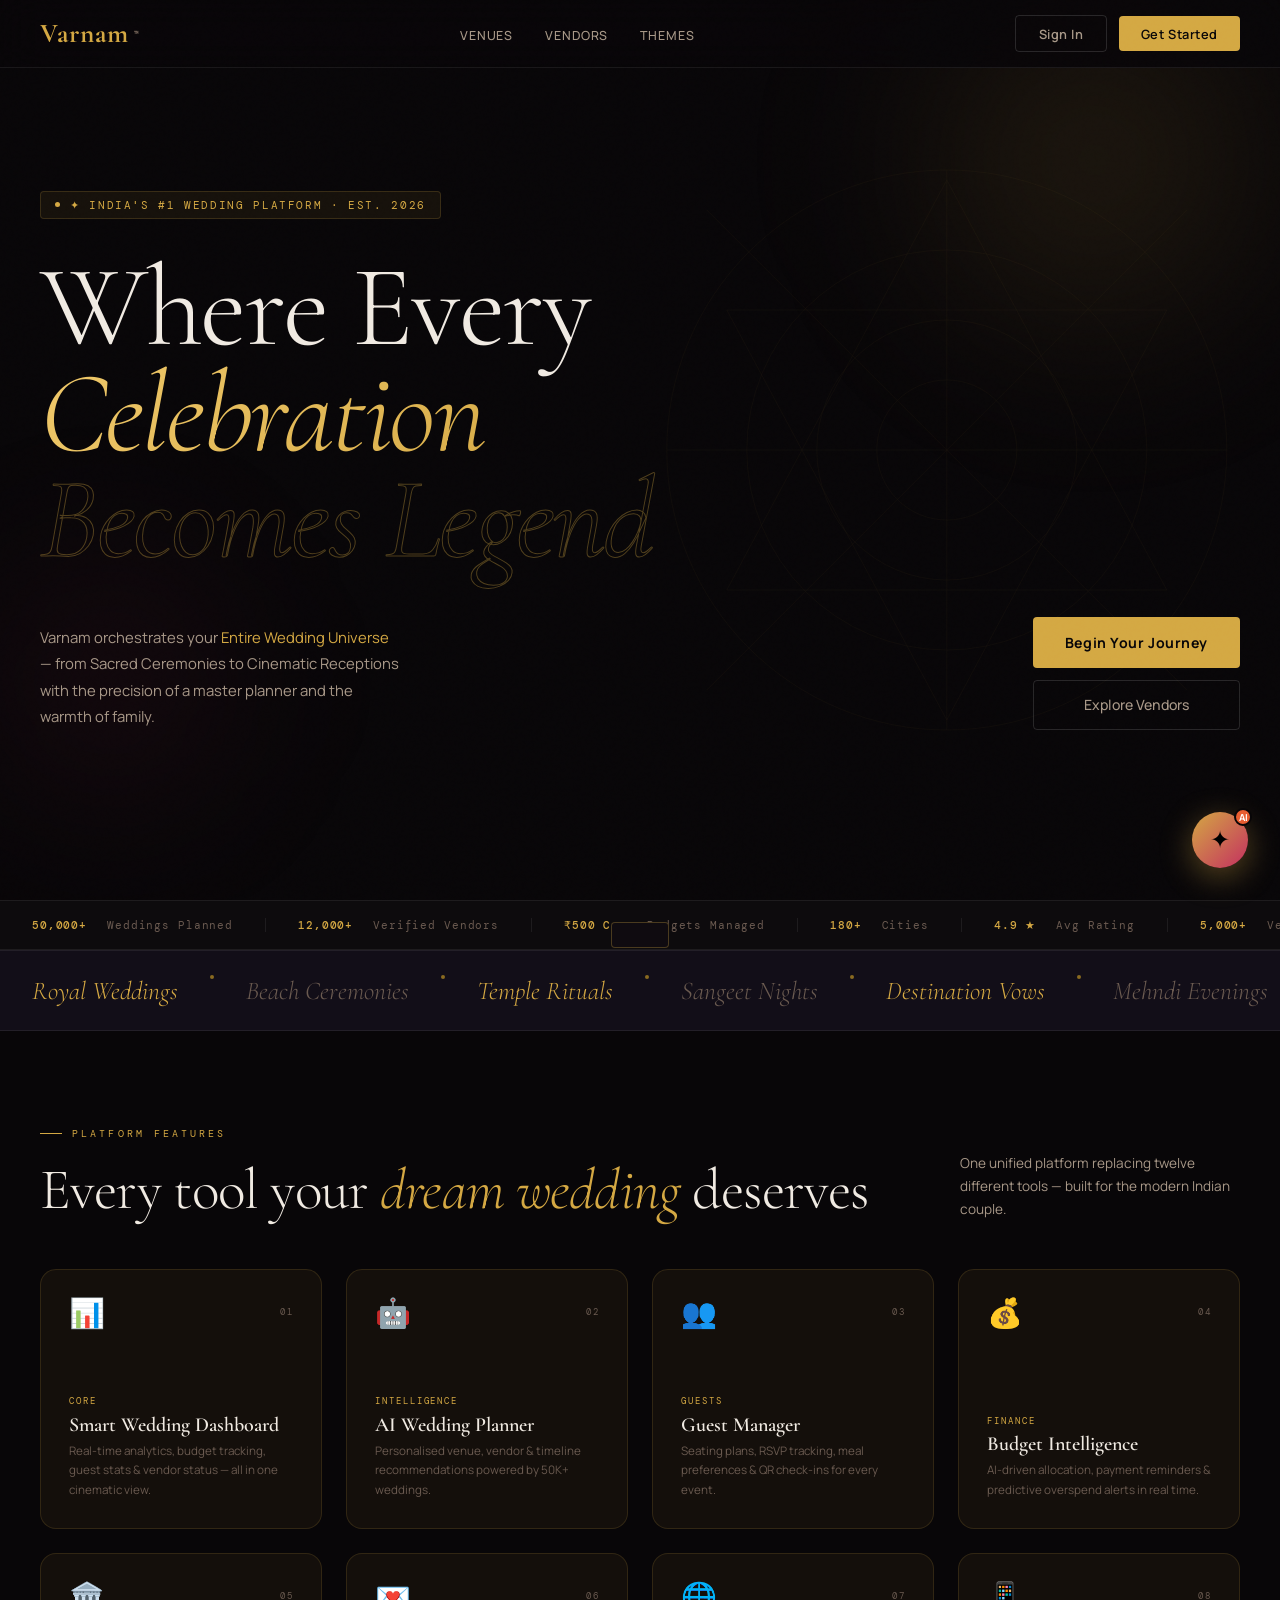
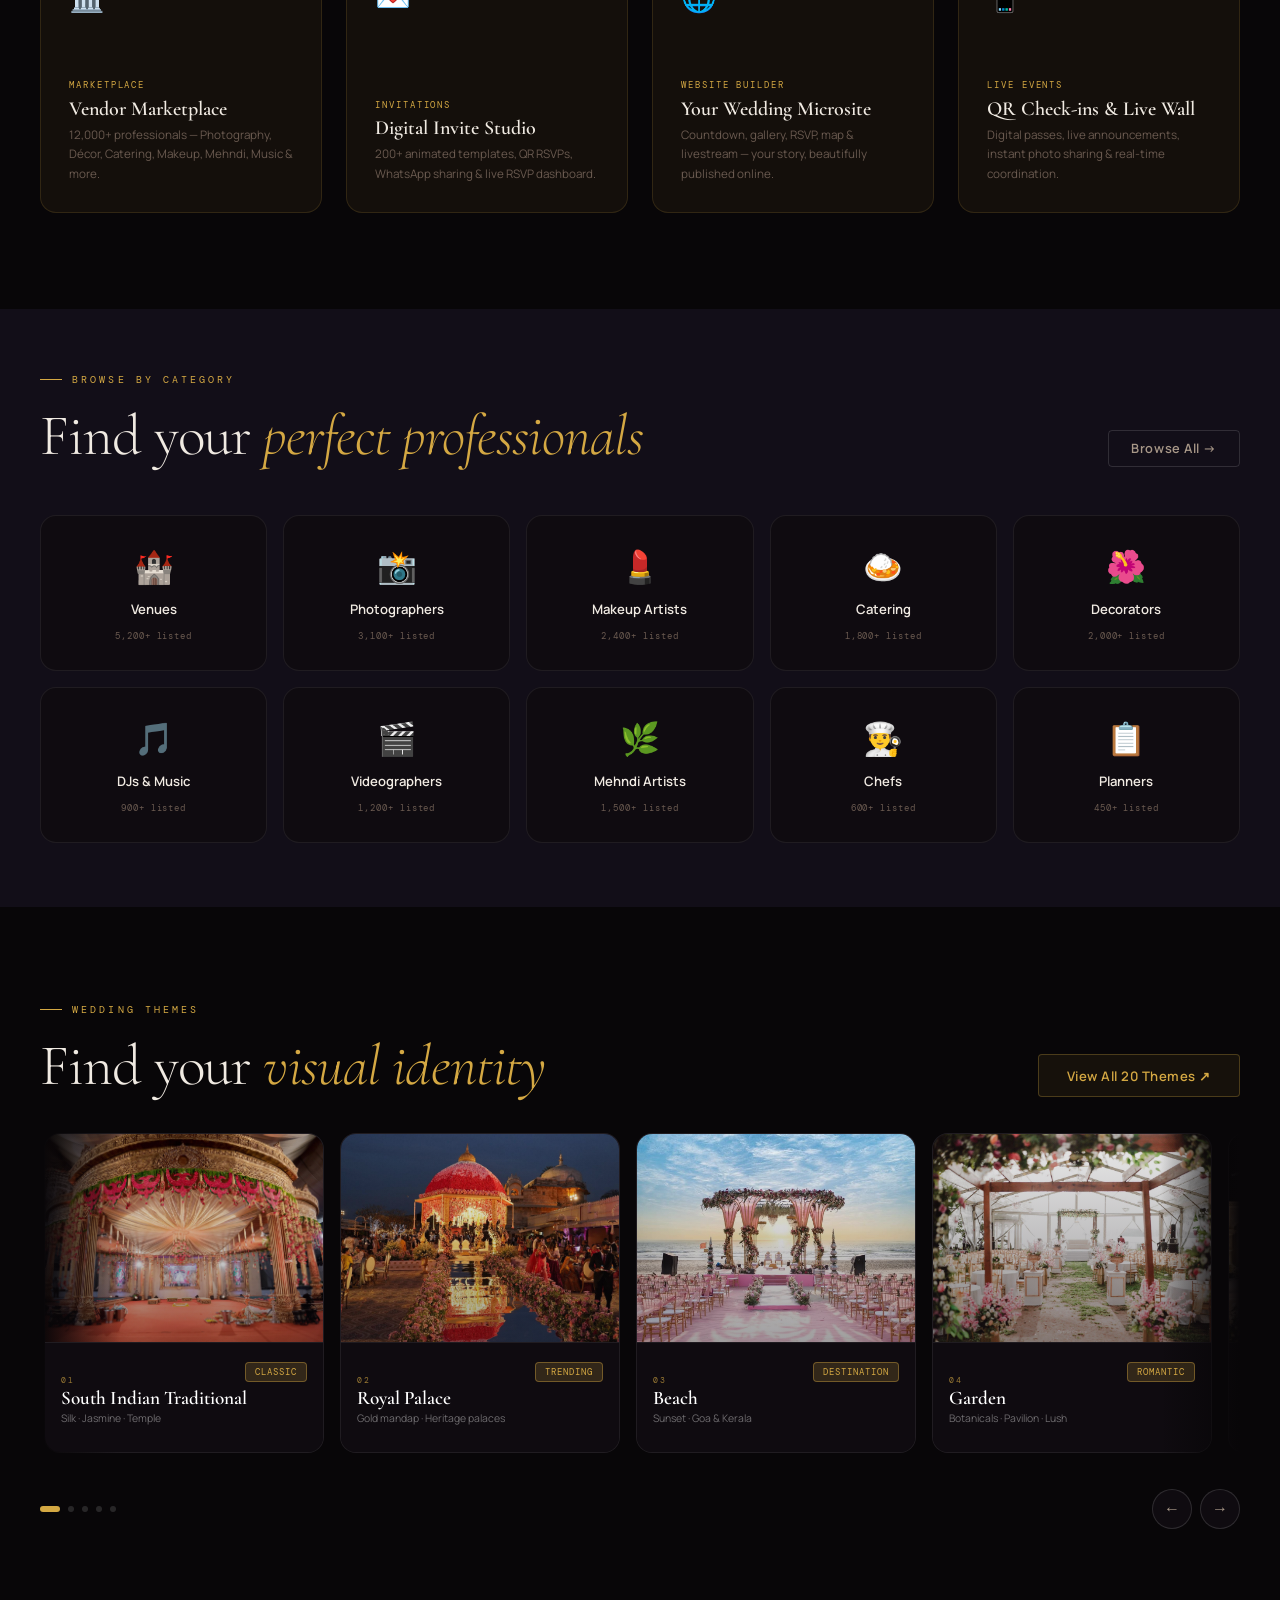
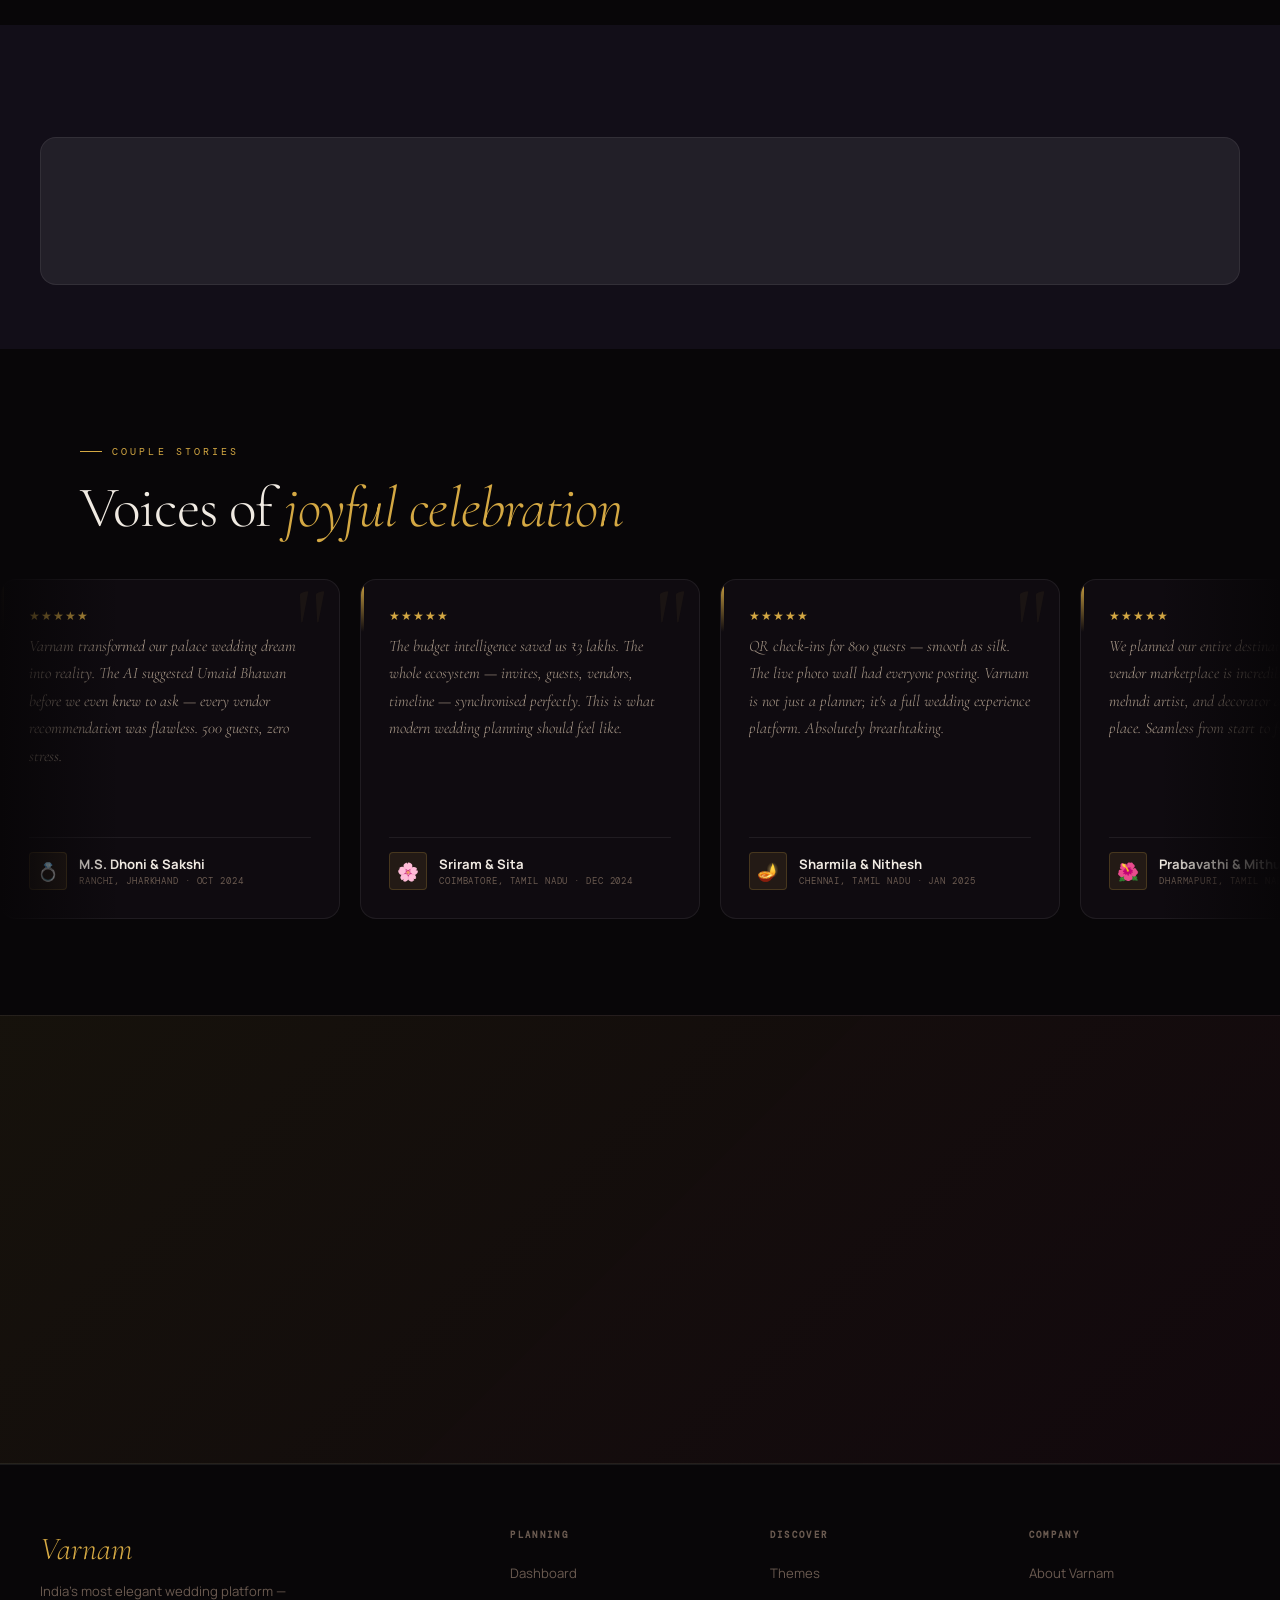
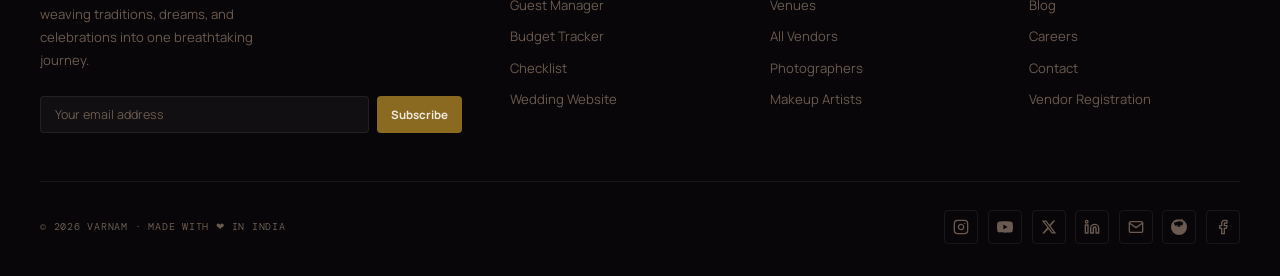
==== commit 6615eebb: "run2" ====
--- a/index.html
+++ b/index.html
@@ -4,7 +4,7 @@
 <head>
   <meta charset="UTF-8">
   <meta name="viewport" content="width=device-width, initial-scale=1.0">
-  <title>Varnam — India's Premier Wedding Platform</title>
+  <title>Varnam - India's Premier Wedding Platform</title>
   <link rel="preconnect" href="https://fonts.googleapis.com">
   <link
     href="https://fonts.googleapis.com/css2?family=Cormorant+Garamond:ital,wght@0,300;0,400;0,600;0,700;1,300;1,400;1,700&family=Manrope:wght@300;400;500;600;700;800;900&family=DM+Mono:wght@300;400;500&display=swap"
@@ -1883,6 +1883,18 @@
       margin: 0.4rem 0;
     }
   </style>
+  <style>
+    @import url('https://fonts.googleapis.com/css2?family=Outfit:wght@400;500;600;700&display=swap');
+
+    .stat-num,
+    .vc-stat-val,
+    .ms-val,
+    .pkg-price,
+    .vd-price,
+    .capacity-val {
+      font-family: 'Outfit', sans-serif !important;
+    }
+  </style>
 </head>
 
 <body>
@@ -1941,8 +1953,8 @@
         <p class="hero-desc">Varnam orchestrates your <em>Entire Wedding Universe</em> — from Sacred Ceremonies to
           Cinematic Receptions with the precision of a master planner and the warmth of family.</p>
         <div class="hero-btns">
-          <a href="#" onclick="beginJourney(event)" class="hero-btn-main">Begin Your Journey <i> →</i></a>
-          <a href="vendors.html" class="hero-btn-sec">Explore Vendors <i>→</i></a>
+          <a href="#" onclick="beginJourney(event)" class="hero-btn-main">Begin Your Journey</i></a>
+          <a href="vendors.html" class="hero-btn-sec">Explore Vendors</i></a>
         </div>
       </div>
     </div>
@@ -2488,11 +2500,11 @@
           <div class="stat-lbl">Verified Vendors</div>
         </div>
         <div class="stat-cell fade">
-          <div class="stat-num">₹500Cr+</div>
+          <div class="stat-num">₹5Cr+</div>
           <div class="stat-lbl">Budgets Managed</div>
         </div>
         <div class="stat-cell fade">
-          <div class="stat-num">4.9★</div>
+          <div class="stat-num">4.9 ★</div>
           <div class="stat-lbl">Average Rating</div>
         </div>
       </div>
@@ -3276,19 +3288,24 @@
 
       <div
         style="display:flex;justify-content:space-between;align-items:center;background:var(--ink2);padding:1rem;border-radius:var(--r8);border:1px solid var(--border);margin-bottom:1.5rem;">
-        <div>
+        <div style="flex:1;text-align:left;">
           <span
             style="font-size:0.7rem;color:var(--text3);display:block;font-family:monospace;letter-spacing:1px;">TOTAL
-            WEDDING BUDGET</span>
+            BUDGET</span>
           <span id="budget-val-total"
-            style="font-size:1.6rem;font-weight:700;color:var(--gold);font-family:'Cormorant Garamond',serif;">₹40,00,000</span>
-        </div>
-        <div style="text-align:right;">
+            style="font-size:1.6rem;font-weight:700;color:var(--gold);font-family:'Outfit',sans-serif;">₹40,00,000</span>
+        </div>
+        <div style="flex:1;text-align:center;">
           <span
-            style="font-size:0.7rem;color:var(--text3);display:block;font-family:monospace;letter-spacing:1px;">SPENT SO
-            FAR</span>
+            style="font-size:0.7rem;color:var(--text3);display:block;font-family:monospace;letter-spacing:1px;">SPENT</span>
           <span id="budget-val-spent"
-            style="font-size:1.6rem;font-weight:700;color:var(--rose);font-family:'Cormorant Garamond',serif;">₹24,80,000</span>
+            style="font-size:1.6rem;font-weight:700;color:var(--rose);font-family:'Outfit',sans-serif;">₹24,80,000</span>
+        </div>
+        <div style="flex:1;text-align:right;">
+          <span
+            style="font-size:0.7rem;color:var(--text3);display:block;font-family:monospace;letter-spacing:1px;">BALANCE</span>
+          <span id="budget-val-balance"
+            style="font-size:1.6rem;font-weight:700;color:#3A9A3A;font-family:'Outfit',sans-serif;">₹15,20,000</span>
         </div>
       </div>
 
@@ -3368,9 +3385,20 @@
           <div class="form-row">
             <label class="field-label">Choose Studio Theme Template</label>
             <select class="field" id="inv-theme-picker" onchange="updateInvitePreview()">
-              <option value="crimson">Royal Crimson & Gold</option>
-              <option value="pastel">Oceanic Beach Pastel</option>
-              <option value="silk">Classic South Silk Garden</option>
+              <optgroup label="✨ Gradient Styles">
+                <option value="crimson">Royal Crimson & Gold</option>
+                <option value="pastel">Oceanic Beach Pastel</option>
+                <option value="silk">Classic South Silk Garden</option>
+                <option value="sunset">Sunset Orange & Pink</option>
+                <option value="midnight">Midnight Blue & Silver</option>
+              </optgroup>
+              <optgroup label="🖼️ Image / Pattern Styles">
+                <option value="floral">Floral Garden Motif</option>
+                <option value="mandala">Traditional Mandala Art</option>
+                <option value="marble">Elegant White Marble</option>
+                <option value="vintage">Vintage Sepia Scroll</option>
+                <option value="stars">Starry Night Sky</option>
+              </optgroup>
             </select>
           </div>
           <button class="btn btn-gold" style="width:100%;justify-content:center;padding:0.85rem;"
@@ -3422,8 +3450,29 @@
           </div>
           <div class="form-row">
             <label class="field-label">Intro Text</label>
-            <textarea class="field" id="site-story" rows="3"
+            <textarea class="field" id="site-story" rows="2"
               oninput="updateMicrositePreview()">Two hearts, one soul, and a lifetime of shared dreams. We invite you to join us on our big day.</textarea>
+          </div>
+          <div class="form-row">
+            <label class="field-label">Dress Code / Theme</label>
+            <input class="field" id="site-dress" value="Traditional Elegance" oninput="updateMicrositePreview()">
+          </div>
+          <div class="form-row" style="display:flex;gap:1rem;">
+            <div style="flex:1;">
+              <label class="field-label">Event 1 (Name - Date)</label>
+              <input class="field" id="site-event1" value="Sangeet - Oct 13" oninput="updateMicrositePreview()">
+            </div>
+            <div style="flex:1;">
+              <label class="field-label">Event 2 (Name - Date)</label>
+              <input class="field" id="site-event2" value="Wedding - Oct 14" oninput="updateMicrositePreview()">
+            </div>
+          </div>
+          <div class="form-row">
+            <label class="field-label">Gallery Images (Upload up to 10)</label>
+            <button class="btn btn-ghost" style="width:100%;justify-content:center;padding:0.65rem;"
+              onclick="toast('📸 Choose images to upload')">
+              + Upload Pre-Wedding Photos
+            </button>
           </div>
           <button class="btn btn-gold" style="width:100%;justify-content:center;padding:0.85rem;"
             onclick="toast('🚀 Wedding Microsite successfully published!')">
@@ -3433,23 +3482,48 @@
 
         <!-- Phone Preview Mock -->
         <div
-          style="border:8px solid #222;border-radius:24px;background:#0d0a12;overflow:hidden;min-height:320px;display:flex;flex-direction:column;position:relative;font-size:0.7rem;box-shadow:inset 0 0 10px rgba(0,0,0,0.8);">
+          style="border:8px solid #222;border-radius:24px;background:#0d0a12;overflow-y:auto;min-height:360px;max-height:480px;display:flex;flex-direction:column;position:relative;font-size:0.7rem;box-shadow:inset 0 0 10px rgba(0,0,0,0.8);">
           <div
-            style="background:#1d1825;padding:0.5rem;text-align:center;border-bottom:1px solid rgba(255,255,255,0.05);color:var(--gold);font-family:monospace;font-size:0.55rem;"
+            style="background:#1d1825;padding:0.5rem;text-align:center;border-bottom:1px solid rgba(255,255,255,0.05);color:var(--gold);font-family:monospace;font-size:0.55rem;position:sticky;top:0;z-index:10;"
             id="site-prev-url">
             varnam.wedding/dhoni-sakshi
           </div>
           <div
-            style="padding:1rem;text-align:center;flex-grow:1;display:flex;flex-direction:column;justify-content:center;gap:0.75rem;">
+            style="background:url('https://images.unsplash.com/photo-1549490349-8643362247b5?auto=format&fit=crop&w=600&q=80') center/cover; height:120px; position:relative;">
+            <div style="position:absolute;inset:0;background:rgba(0,0,0,0.4);"></div>
+            <div
+              style="position:absolute;bottom:10px;left:0;right:0;text-align:center;color:#fff;font-family:'Cormorant Garamond',serif;font-size:1.2rem;font-weight:600;text-shadow:1px 1px 3px rgba(0,0,0,0.8);">
+              SAVE THE DATE</div>
+          </div>
+          <div style="padding:1rem;text-align:center;display:flex;flex-direction:column;gap:0.75rem;">
             <div style="font-family:'Cormorant Garamond',serif;font-size:1.1rem;color:var(--gold);"
               id="site-prev-title">A Beautiful Journey Begins...</div>
             <p style="color:var(--text2);font-size:0.65rem;line-height:1.4;" id="site-prev-story">Two hearts, one soul,
               and a lifetime of shared dreams. We invite you to join us on our big day.</p>
+
+            <div style="border-top:1px solid rgba(255,255,255,0.05);padding-top:0.5rem;margin-top:0.25rem;">
+              <div style="font-size:0.65rem;color:var(--gold);letter-spacing:1px;margin-bottom:0.4rem;">SCHEDULE</div>
+              <div style="font-size:0.7rem;color:var(--text);margin-bottom:0.2rem;" id="site-prev-e1">Sangeet - Oct 13
+              </div>
+              <div style="font-size:0.7rem;color:var(--text);" id="site-prev-e2">Wedding - Oct 14</div>
+            </div>
+
+            <div style="border-top:1px solid rgba(255,255,255,0.05);padding-top:0.5rem;">
+              <div style="font-size:0.65rem;color:var(--gold);letter-spacing:1px;margin-bottom:0.4rem;">DRESS CODE</div>
+              <div style="font-size:0.7rem;color:var(--text);font-style:italic;" id="site-prev-dress">Traditional
+                Elegance</div>
+            </div>
+
             <div
-              style="border:1px solid rgba(212,168,67,0.3);padding:0.5rem;border-radius:4px;background:rgba(212,168,67,0.02);font-family:monospace;">
+              style="border:1px solid rgba(212,168,67,0.3);padding:0.5rem;border-radius:4px;background:rgba(212,168,67,0.02);font-family:monospace;margin-top:0.5rem;">
               <div>COUNTDOWN</div>
               <div style="font-size:0.85rem;color:var(--gold);font-weight:600;">132 Days · 04 Hrs</div>
             </div>
+
+            <button
+              style="background:var(--gold);color:#000;border:none;border-radius:20px;padding:0.5rem;font-weight:700;font-size:0.7rem;margin-top:0.5rem;cursor:pointer;">
+              RSVP NOW
+            </button>
           </div>
         </div>
       </div>
@@ -3660,7 +3734,7 @@
 
         // Populate lists
         const vList = document.getElementById('ai-rec-venues');
-        vList.innerHTML = venues[vibe].map(v => `<li>${v}</li>`).join('');
+        vList.innerHTML = venues[vibe].map(v => `<li style="margin-bottom:0.3rem;"><a href="venues.html" style="color:var(--gold);text-decoration:none;transition:color 0.2s;display:inline-flex;align-items:center;gap:0.3rem;" onmouseover="this.style.color='#F0C96A'" onmouseout="this.style.color='var(--gold)'" title="View details in Venues marketplace">${v} <span style="font-size:0.75rem;">↗</span></a></li>`).join('');
 
         const bList = document.getElementById('ai-rec-budget');
         bList.innerHTML = budgetDivision[budget].map(b => `<li>${b}</li>`).join('');
@@ -3756,6 +3830,7 @@
 
       currentSpent += amt;
       document.getElementById('budget-val-spent').textContent = '₹' + currentSpent.toLocaleString('en-IN');
+      document.getElementById('budget-val-balance').textContent = '₹' + (currentTotalBudget - currentSpent).toLocaleString('en-IN');
 
       const list = document.getElementById('budget-categories-list');
       const div = document.createElement('div');
@@ -3792,6 +3867,9 @@
       document.getElementById('inv-prev-venue').innerText = venue;
 
       const preview = document.getElementById('inv-card-preview');
+      preview.style.backgroundImage = 'none';
+      preview.style.textShadow = 'none';
+
       if (theme === 'crimson') {
         preview.style.background = 'linear-gradient(135deg, #3A0A15, #8B1A2E)';
         preview.style.color = '#fff';
@@ -3801,6 +3879,30 @@
       } else if (theme === 'silk') {
         preview.style.background = 'linear-gradient(135deg, #0A2A1A, #1A5E38)';
         preview.style.color = '#F5FBEF';
+      } else if (theme === 'sunset') {
+        preview.style.background = 'linear-gradient(135deg, #ff7e5f, #feb47b)';
+        preview.style.color = '#2c0000';
+      } else if (theme === 'midnight') {
+        preview.style.background = 'linear-gradient(135deg, #141e30, #243b55)';
+        preview.style.color = '#fff';
+      } else if (theme === 'floral') {
+        preview.style.background = 'url("https://images.unsplash.com/photo-1518895949257-7621c3c786d7?auto=format&fit=crop&w=600&q=80") center/cover';
+        preview.style.color = '#fff';
+        preview.style.textShadow = '1px 1px 4px rgba(0,0,0,0.9)';
+      } else if (theme === 'mandala') {
+        preview.style.background = 'url("https://images.unsplash.com/photo-1584488390772-2bb808bfd7fb?auto=format&fit=crop&w=600&q=80") center/cover';
+        preview.style.color = '#fff';
+        preview.style.textShadow = '1px 1px 4px rgba(0,0,0,0.9)';
+      } else if (theme === 'marble') {
+        preview.style.background = 'url("https://images.unsplash.com/photo-1549490349-8643362247b5?auto=format&fit=crop&w=600&q=80") center/cover';
+        preview.style.color = '#111';
+      } else if (theme === 'vintage') {
+        preview.style.background = 'url("https://images.unsplash.com/photo-1533038590840-1c79eb46dcf8?auto=format&fit=crop&w=600&q=80") center/cover';
+        preview.style.color = '#3e2723';
+      } else if (theme === 'stars') {
+        preview.style.background = 'url("https://images.unsplash.com/photo-1506318137071-a8e063b4bec0?auto=format&fit=crop&w=600&q=80") center/cover';
+        preview.style.color = '#fff';
+        preview.style.textShadow = '1px 1px 4px rgba(0,0,0,0.9)';
       }
     }
 
@@ -3809,10 +3911,16 @@
       const suffix = document.getElementById('site-suffix').value || 'our-wedding';
       const title = document.getElementById('site-title').value || 'A Journey Begins...';
       const story = document.getElementById('site-story').value || 'Two hearts...';
+      const dress = document.getElementById('site-dress').value || 'Traditional Elegance';
+      const e1 = document.getElementById('site-event1').value || 'Sangeet';
+      const e2 = document.getElementById('site-event2').value || 'Wedding';
 
       document.getElementById('site-prev-url').innerText = 'varnam.wedding/' + suffix;
       document.getElementById('site-prev-title').innerText = title;
       document.getElementById('site-prev-story').innerText = story;
+      document.getElementById('site-prev-dress').innerText = dress;
+      document.getElementById('site-prev-e1').innerText = e1;
+      document.getElementById('site-prev-e2').innerText = e2;
     }
 
     /* ── 08. LIVE EVENTS LOGIC ── */
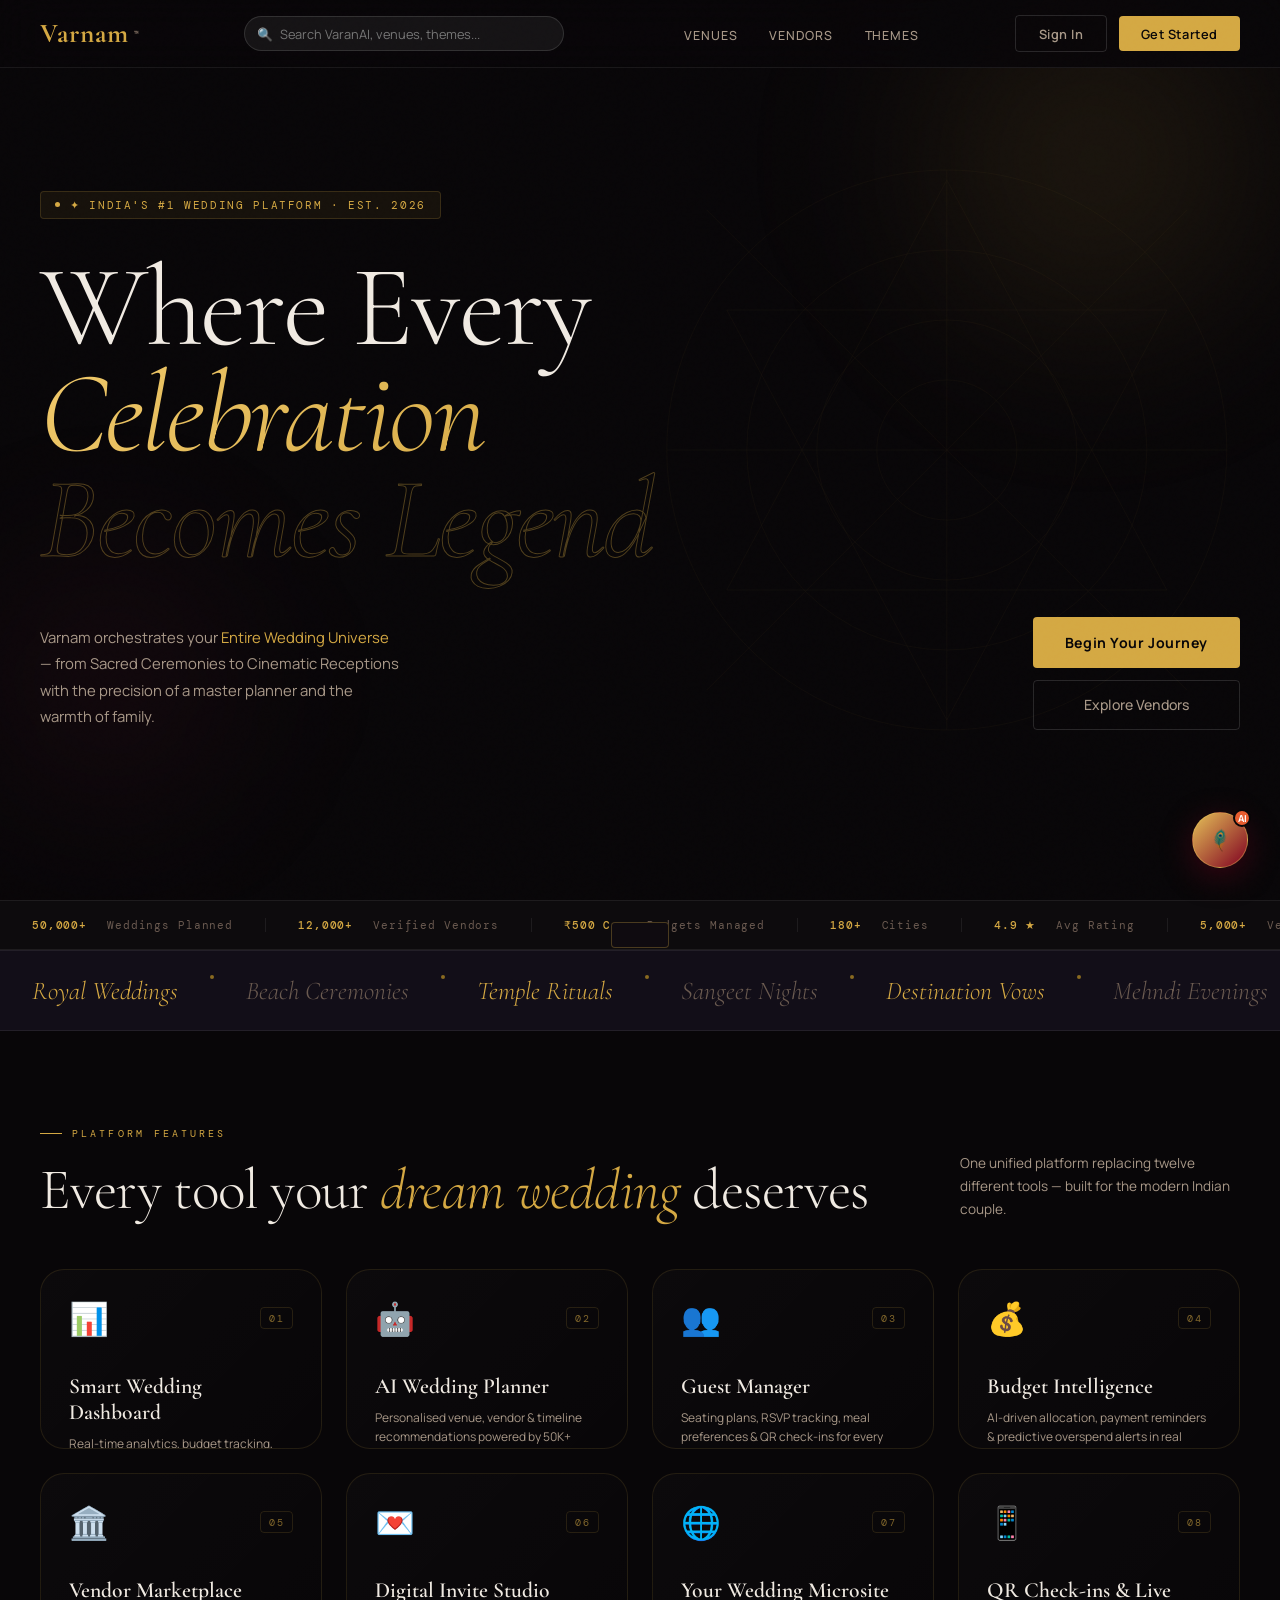
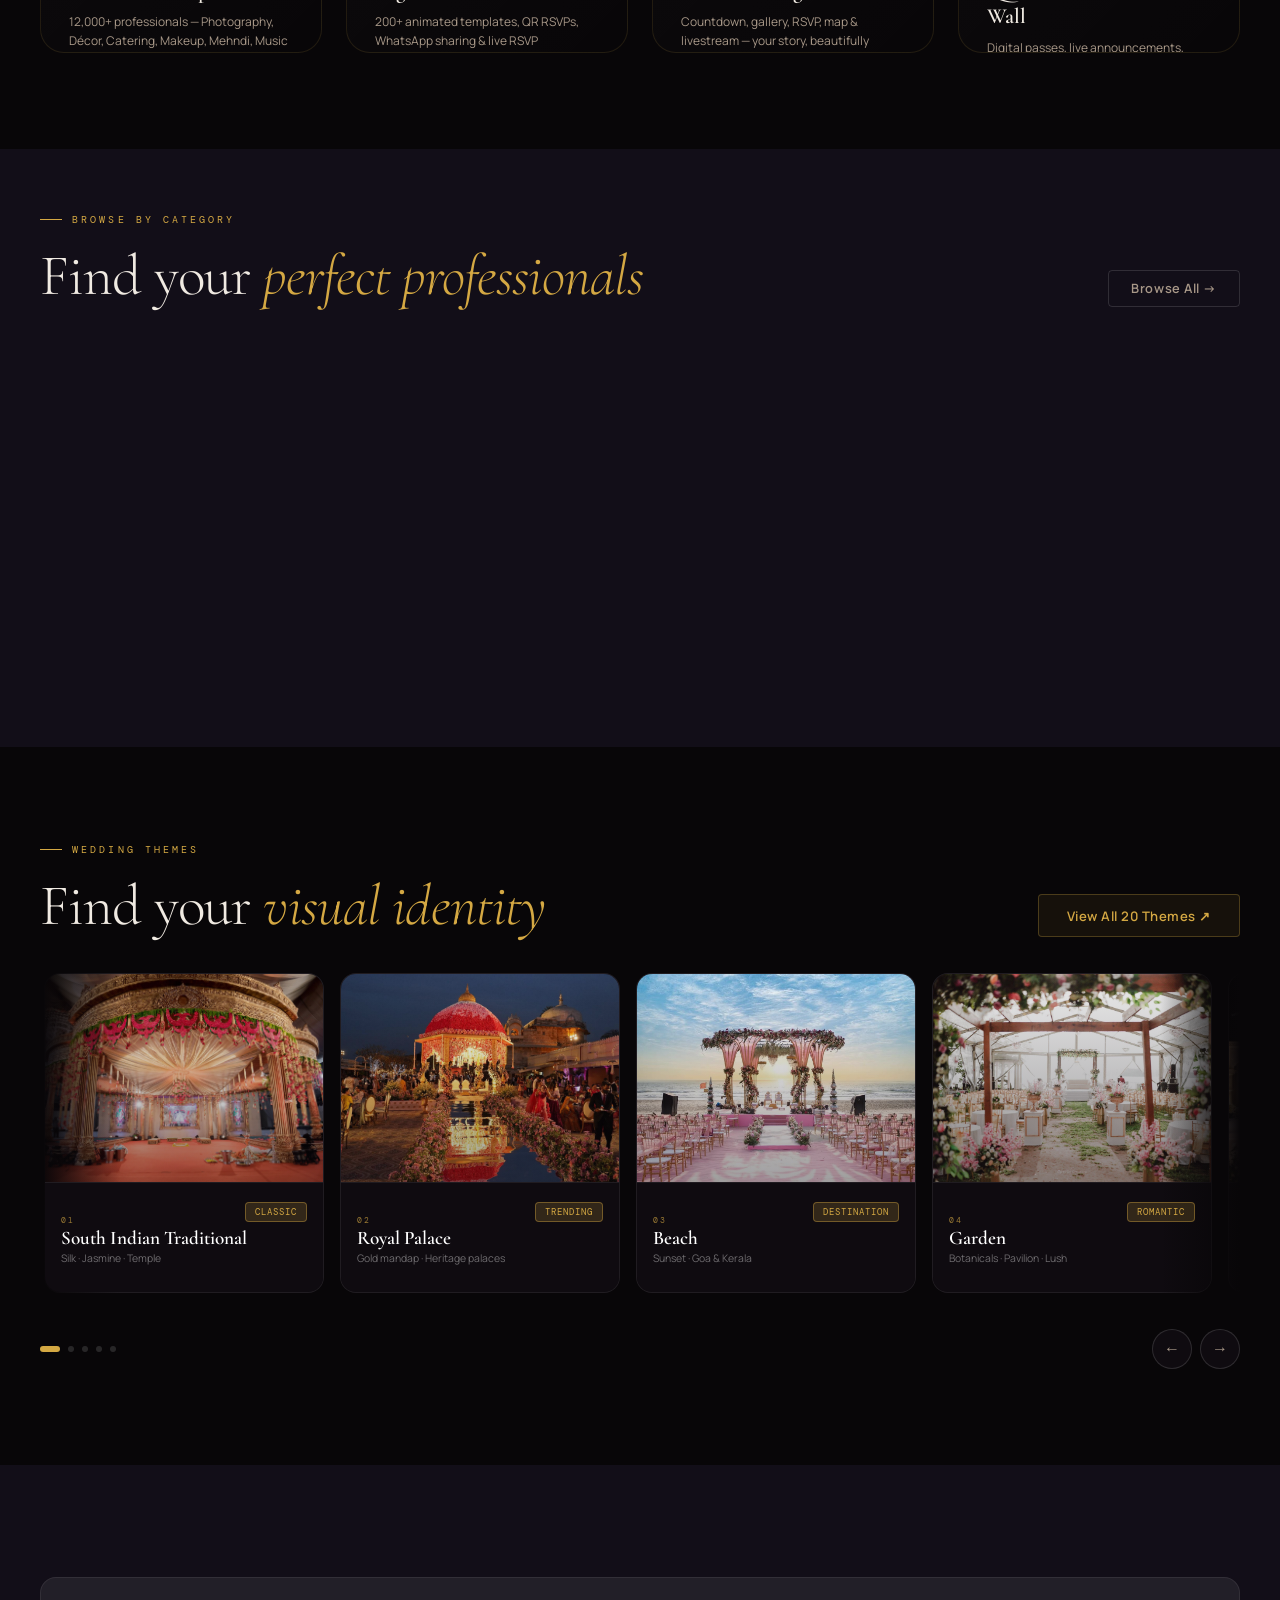
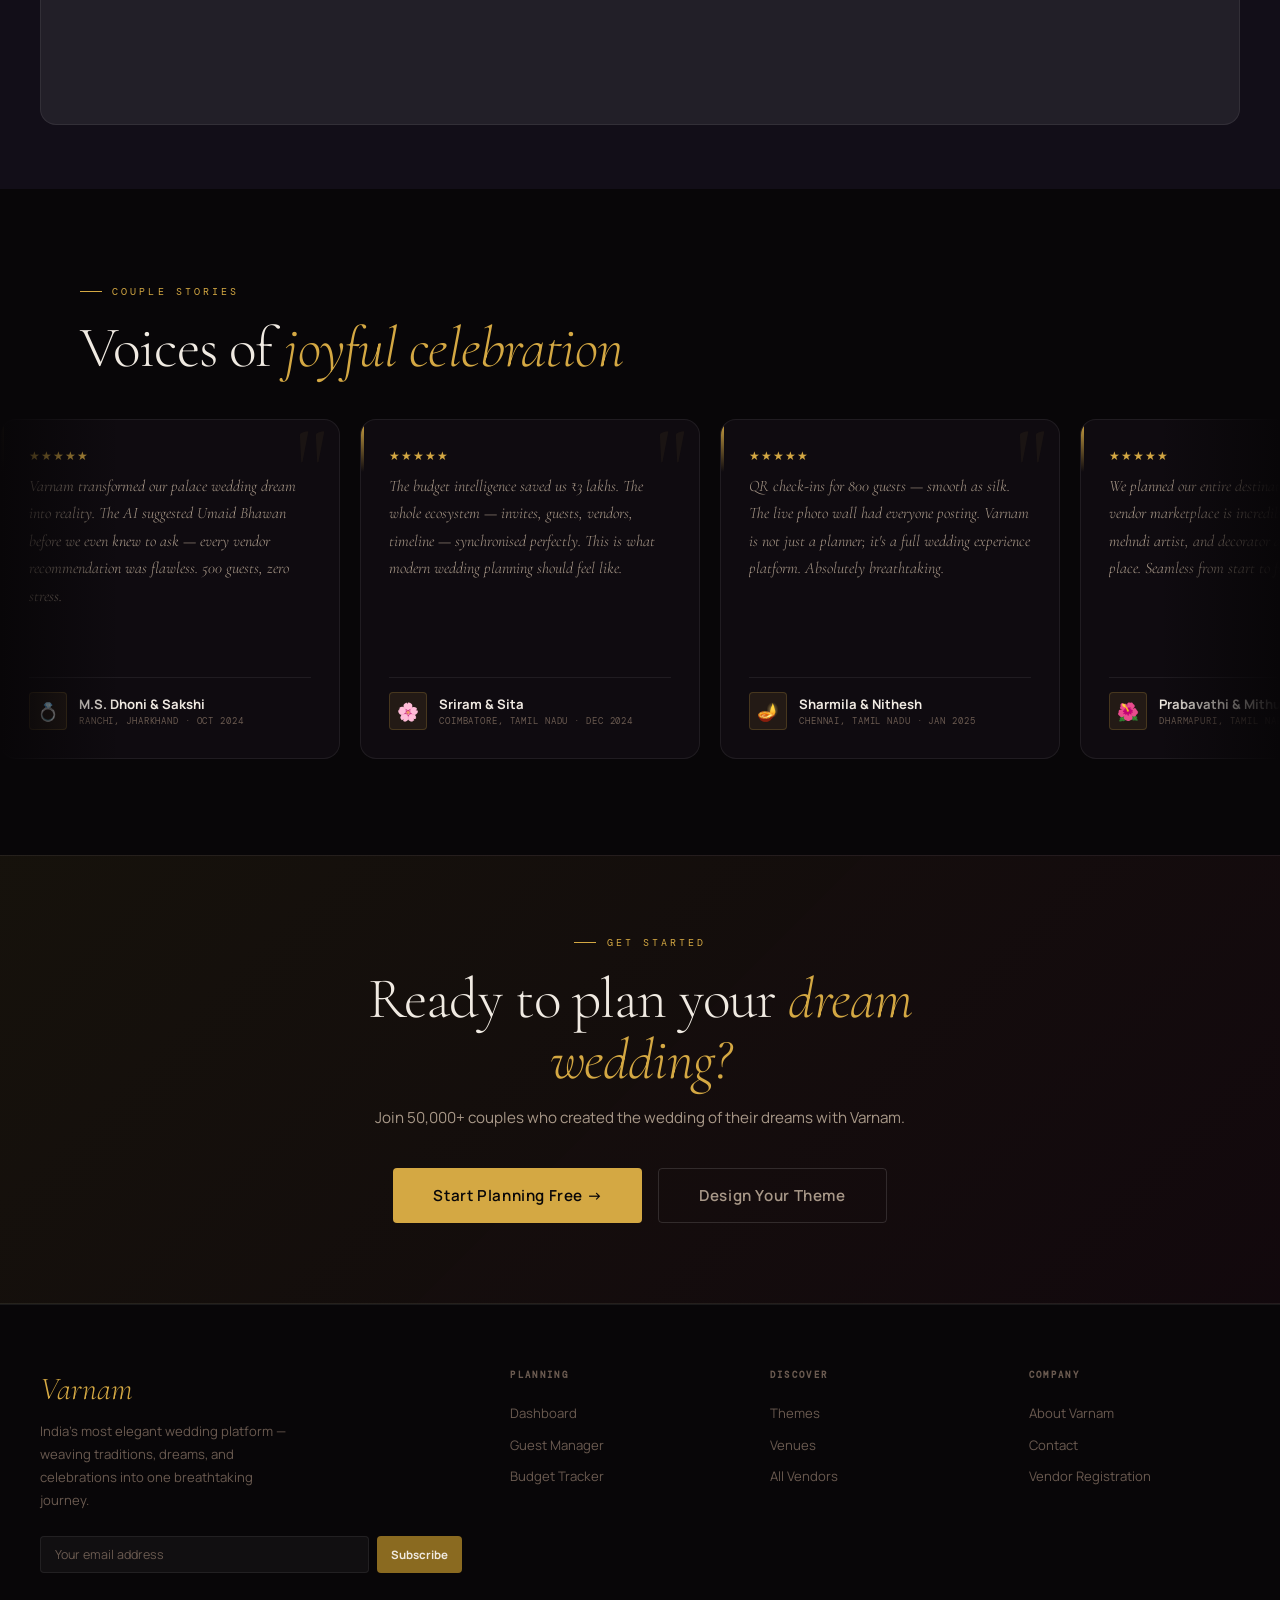
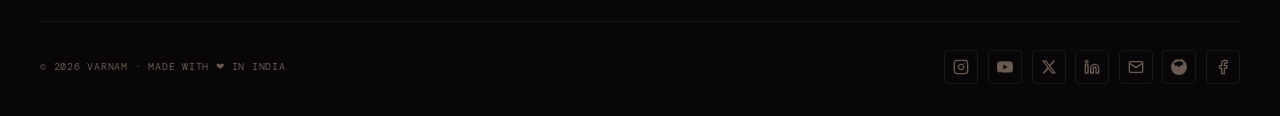
==== commit 7d428c63: "run" ====
--- a/index.html
+++ b/index.html
@@ -626,43 +626,38 @@
     }
 
     /* ══════════════════════════════════════════
-   FEATURES — 4 × 2 PERFECTLY EQUAL GRID
-   Each card is EXACTLY the same size.
-   We use a 2-row grid where each row has
-   a fixed height, so all 8 cells are
-   pixel-perfect identical.
+   FEATURES — BENTO GRID
    ══════════════════════════════════════════ */
     .features-grid {
       display: grid;
       grid-template-columns: repeat(4, 1fr);
-      grid-template-rows: repeat(2, 260px);
-      /* ← FIXED height, both rows identical */
+      grid-template-rows: repeat(2, 180px);
       gap: 1.5rem;
       overflow: hidden;
       margin-top: 3rem;
     }
 
     .feat-card {
-      /* exact same box every time */
       width: 100%;
       height: 100%;
-      background: rgba(212, 168, 67, 0.06);
-      padding: 1.75rem;
-      /* 3-zone layout: number row / icon / text block */
+      background: linear-gradient(135deg, rgba(255, 255, 255, 0.02) 0%, rgba(255, 255, 255, 0.005) 100%);
+      padding: 2rem 1.75rem;
       display: grid;
       grid-template-rows: auto 1fr auto;
       gap: 0;
       position: relative;
       overflow: hidden;
       cursor: pointer;
-      transition: background .3s, transform .3s;
-      border: 1px solid rgba(212, 168, 67, 0.15);
-      border-radius: var(--r16);
+      transition: all 0.4s cubic-bezier(0.16, 1, 0.3, 1);
+      border: 1px solid rgba(212, 168, 67, 0.12);
+      border-radius: var(--r24);
     }
 
     .feat-card:hover {
-      background: rgba(212, 168, 67, 0.12);
-      transform: translateY(-2px);
+      background: linear-gradient(135deg, rgba(212, 168, 67, 0.06) 0%, rgba(212, 168, 67, 0.01) 100%);
+      border-color: rgba(212, 168, 67, 0.35);
+      transform: translateY(-5px);
+      box-shadow: 0 15px 35px rgba(0, 0, 0, 0.5);
     }
 
     .feat-card::after {
@@ -671,69 +666,70 @@
       bottom: 0;
       left: 0;
       right: 0;
-      height: 2px;
+      height: 3px;
       background: linear-gradient(90deg, var(--gold), var(--rose));
       transform: scaleX(0);
       transform-origin: left;
-      transition: transform .35s;
+      transition: transform .4s cubic-bezier(0.16, 1, 0.3, 1);
     }
 
     .feat-card:hover::after {
       transform: scaleX(1);
     }
-
-    /* highlight removed for uniformity */
 
     /* ── Row 1: number tag (top-right) ── */
     .feat-top {
       display: flex;
       align-items: center;
       justify-content: space-between;
-      /* sits in grid row 1 */
+      margin-bottom: 1.5rem;
     }
 
     .feat-ico {
-      font-size: 1.8rem;
+      font-size: 2rem;
       line-height: 1;
+      transition: transform 0.3s ease;
+    }
+
+    .feat-card:hover .feat-ico {
+      transform: scale(1.1);
     }
 
     .feat-num {
       font-family: 'DM Mono', monospace;
-      font-size: .55rem;
-      color: var(--text3);
+      font-size: .62rem;
+      color: var(--gold);
+      opacity: 0.6;
       letter-spacing: .15em;
-    }
-
-    /* ── Row 2: spacer (icon already in row1, this keeps the gap) ── */
-    /* (empty div .feat-mid not needed — grid-row 1fr handles it) */
+      border: 1px solid rgba(212, 168, 67, 0.25);
+      padding: 0.2rem 0.5rem;
+      border-radius: var(--r4);
+    }
 
     /* ── Row 3: text block always pinned to bottom ── */
     .feat-bottom {
       align-self: end;
+      margin-top: 1rem;
     }
 
     .feat-tag {
-      font-family: 'DM Mono', monospace;
-      font-size: .55rem;
-      letter-spacing: .22em;
-      text-transform: uppercase;
-      color: var(--gold);
-      margin-bottom: .4rem;
+      display: none;
+      /* Removed sub-headings as requested */
     }
 
     .feat-title {
       font-family: 'Cormorant Garamond', serif;
-      font-size: 1.25rem;
+      font-size: 1.35rem;
       font-weight: 600;
       color: var(--text);
-      line-height: 1.15;
-      margin-bottom: .35rem;
+      line-height: 1.2;
+      margin-bottom: .5rem;
     }
 
     .feat-desc {
-      font-size: .73rem;
-      color: var(--text3);
-      line-height: 1.65;
+      font-size: .75rem;
+      color: var(--text2);
+      line-height: 1.6;
     }
 
     /* ══════════════════════════════════════════
@@ -1797,7 +1793,13 @@
     @media(max-width:700px) {
       .features-grid {
         grid-template-columns: 1fr;
-        grid-template-rows: repeat(8, 220px);
+        grid-template-rows: auto;
+        gap: 1rem;
+      }
+
+      .feat-card {
+        grid-column: span 1 !important;
+        height: 220px;
       }
 
       .themes-grid {
@@ -2788,8 +2790,6 @@
           <li><a href="dashboard.html">Dashboard</a></li>
           <li><a href="#">Guest Manager</a></li>
           <li><a href="#">Budget Tracker</a></li>
-          <li><a href="#">Checklist</a></li>
-          <li><a href="#">Wedding Website</a></li>
         </ul>
       </div>
       <div class="footer-col">
@@ -2798,17 +2798,13 @@
           <li><a href="themes.html">Themes</a></li>
           <li><a href="venues.html">Venues</a></li>
           <li><a href="vendors.html">All Vendors</a></li>
-          <li><a href="vendors.html?cat=photographers">Photographers</a></li>
-          <li><a href="vendors.html?cat=makeup">Makeup Artists</a></li>
         </ul>
       </div>
       <div class="footer-col">
         <h5>Company</h5>
         <ul>
-          <li><a href="#">About Varnam</a></li>
-          <li><a href="#">Blog</a></li>
-          <li><a href="#">Careers</a></li>
-          <li><a href="#">Contact</a></li>
+          <li><a href="about.html">About Varnam</a></li>
+          <li><a href="contact.html">Contact</a></li>
           <li><a href="#" onclick="openModal('vendor-signup-modal')">Vendor Registration</a></li>
         </ul>
       </div>
@@ -3389,20 +3385,20 @@
                 <option value="crimson">Royal Crimson & Gold</option>
                 <option value="pastel">Oceanic Beach Pastel</option>
                 <option value="silk">Classic South Silk Garden</option>
-                <option value="sunset">Sunset Orange & Pink</option>
-                <option value="midnight">Midnight Blue & Silver</option>
+                <option value="rosegold">Rose Gold Romance</option>
+                <option value="emerald">Emerald Luxury</option>
               </optgroup>
               <optgroup label="🖼️ Image / Pattern Styles">
-                <option value="floral">Floral Garden Motif</option>
+                <option value="floral">Classic Mandap Silhouette</option>
                 <option value="mandala">Traditional Mandala Art</option>
                 <option value="marble">Elegant White Marble</option>
-                <option value="vintage">Vintage Sepia Scroll</option>
+                <option value="leaf">Minimal Botanical Leaf</option>
                 <option value="stars">Starry Night Sky</option>
               </optgroup>
             </select>
           </div>
           <button class="btn btn-gold" style="width:100%;justify-content:center;padding:0.85rem;"
-            onclick="toast('🎉 Invitation card saved to downloads!')">
+            onclick="downloadInvite()">
             Save Invitation Card
           </button>
         </div>
@@ -3427,107 +3423,176 @@
 
   <!-- ══ 07. WEBSITE BUILDER (MICROSITE) MODAL ══ -->
   <div class="modal-overlay" id="microsite-modal">
-    <div class="modal" style="max-width: 650px; max-height: 85vh; overflow-y: auto;">
-      <div class="modal-header">
-        <div class="modal-title">🌐 Your Wedding Microsite</div>
+    <div class="modal"
+      style="max-width: 850px; max-height: 90vh; overflow-y: auto; padding: 2rem; background: linear-gradient(145deg, #120e18 0%, #0d0a12 100%); border: 1px solid rgba(212,168,67,0.15); box-shadow: 0 20px 50px rgba(0,0,0,0.6);">
+      <div class="modal-header"
+        style="margin-bottom: 1.5rem; border-bottom: 1px solid rgba(255,255,255,0.05); padding-bottom: 1rem;">
+        <div class="modal-title" style="display: flex; align-items: center; gap: 0.5rem; font-size: 1.8rem;">
+          <span style="color: var(--gold);">🌐</span> Your Wedding Microsite
+        </div>
         <button class="modal-close" onclick="closeModal('microsite-modal')">✕</button>
       </div>
 
-      <div style="display:grid;grid-template-columns:1.2fr 1fr;gap:1.5rem;">
-        <div>
-          <div class="form-row">
-            <label class="field-label">Custom Site URL Suffix</label>
-            <div style="display:flex;align-items:center;gap:0.25rem;">
-              <span style="font-size:0.75rem;color:var(--text3);">varnam.wedding/</span>
-              <input class="field" style="padding:0.50rem;" id="site-suffix" value="dhoni-sakshi"
-                oninput="updateMicrositePreview()">
+      <div style="display: grid; grid-template-columns: 1.25fr 1fr; gap: 2rem;">
+        <!-- Left Side: Form Controls -->
+        <div style="display: flex; flex-direction: column; gap: 1.2rem;">
+          <div style="display: grid; grid-template-columns: 1fr 1fr; gap: 1rem;">
+            <div class="form-row" style="margin-bottom: 0;">
+              <label class="field-label" style="color: var(--gold); font-weight: 600;">Couple Names</label>
+              <input class="field" id="site-couple" value="M.S. Dhoni & Sakshi" oninput="updateMicrositePreview()"
+                placeholder="e.g. Arav & Meera"
+                style="background: rgba(255,255,255,0.02); border-color: rgba(255,255,255,0.08);">
             </div>
-          </div>
-          <div class="form-row">
-            <label class="field-label">Our Love Story Header</label>
-            <input class="field" id="site-title" value="A Beautiful Journey Begins..."
-              oninput="updateMicrositePreview()">
-          </div>
-          <div class="form-row">
-            <label class="field-label">Intro Text</label>
-            <textarea class="field" id="site-story" rows="2"
-              oninput="updateMicrositePreview()">Two hearts, one soul, and a lifetime of shared dreams. We invite you to join us on our big day.</textarea>
-          </div>
-          <div class="form-row">
-            <label class="field-label">Dress Code / Theme</label>
-            <input class="field" id="site-dress" value="Traditional Elegance" oninput="updateMicrositePreview()">
-          </div>
-          <div class="form-row" style="display:flex;gap:1rem;">
-            <div style="flex:1;">
-              <label class="field-label">Event 1 (Name - Date)</label>
-              <input class="field" id="site-event1" value="Sangeet - Oct 13" oninput="updateMicrositePreview()">
+            <div class="form-row" style="margin-bottom: 0;">
+              <label class="field-label" style="color: var(--gold); font-weight: 600;">Custom Site Suffix</label>
+              <div style="display: flex; align-items: center; position: relative;">
+                <span
+                  style="position: absolute; left: 0.75rem; font-size: 0.75rem; color: var(--text3); font-family: monospace; pointer-events: none;">varnam.wedding/</span>
+                <input class="field" id="site-suffix" value="dhoni-sakshi" oninput="updateMicrositePreview()"
+                  style="padding-left: 7.4rem; background: rgba(255,255,255,0.02); border-color: rgba(255,255,255,0.08); font-family: monospace;">
+              </div>
             </div>
-            <div style="flex:1;">
-              <label class="field-label">Event 2 (Name - Date)</label>
-              <input class="field" id="site-event2" value="Wedding - Oct 14" oninput="updateMicrositePreview()">
+          </div>
+
+          <div style="display: grid; grid-template-columns: 1fr 1fr; gap: 1rem;">
+            <div class="form-row" style="margin-bottom: 0;">
+              <label class="field-label" style="color: var(--gold); font-weight: 600;">Wedding Date</label>
+              <input class="field" id="site-wedding-date" type="date" value="2026-10-14"
+                oninput="updateMicrositePreview()"
+                style="background: rgba(255,255,255,0.02); border-color: rgba(255,255,255,0.08);">
             </div>
-          </div>
-          <div class="form-row">
-            <label class="field-label">Gallery Images (Upload up to 10)</label>
-            <button class="btn btn-ghost" style="width:100%;justify-content:center;padding:0.65rem;"
+            <div class="form-row" style="margin-bottom: 0;">
+              <label class="field-label" style="color: var(--gold); font-weight: 600;">Story Header</label>
+              <input class="field" id="site-title" value="A Beautiful Journey Begins..."
+                oninput="updateMicrositePreview()"
+                style="background: rgba(255,255,255,0.02); border-color: rgba(255,255,255,0.08);">
+            </div>
+          </div>
+
+          <div class="form-row" style="margin-bottom: 0;">
+            <label class="field-label" style="color: var(--gold); font-weight: 600;">Intro Text</label>
+            <textarea class="field" id="site-story" rows="2" oninput="updateMicrositePreview()"
+              style="background: rgba(255,255,255,0.02); border-color: rgba(255,255,255,0.08); resize: none;">Two hearts, one soul, and a lifetime of shared dreams. We invite you to join us on our big day.</textarea>
+          </div>
+
+          <div class="form-row" style="margin-bottom: 0;">
+            <label class="field-label" style="color: var(--gold); font-weight: 600;">Dress Code / Theme</label>
+            <input class="field" id="site-dress" value="Traditional Elegance" oninput="updateMicrositePreview()"
+              style="background: rgba(255,255,255,0.02); border-color: rgba(255,255,255,0.08);">
+          </div>
+
+          <div style="display: grid; grid-template-columns: 1fr 1fr; gap: 1rem;">
+            <div class="form-row" style="margin-bottom: 0;">
+              <label class="field-label" style="color: var(--gold); font-weight: 600;">Event 1 (Name - Date)</label>
+              <input class="field" id="site-event1" value="Sangeet — October 13, 2026 · 6:00 PM"
+                oninput="updateMicrositePreview()"
+                style="background: rgba(255,255,255,0.02); border-color: rgba(255,255,255,0.08); font-size: 0.8rem;">
+            </div>
+            <div class="form-row" style="margin-bottom: 0;">
+              <label class="field-label" style="color: var(--gold); font-weight: 600;">Event 2 (Name - Date)</label>
+              <input class="field" id="site-event2" value="Wedding — October 14, 2026 · 10:30 AM"
+                oninput="updateMicrositePreview()"
+                style="background: rgba(255,255,255,0.02); border-color: rgba(255,255,255,0.08); font-size: 0.8rem;">
+            </div>
+          </div>
+
+          <div style="display: grid; grid-template-columns: 1.2fr 1fr; gap: 1rem; margin-top: 0.5rem;">
+            <button class="btn btn-ghost" style="justify-content: center; padding: 0.75rem;"
               onclick="toast('📸 Choose images to upload')">
               + Upload Pre-Wedding Photos
             </button>
-          </div>
-          <button class="btn btn-gold" style="width:100%;justify-content:center;padding:0.85rem;"
-            onclick="toast('🚀 Wedding Microsite successfully published!')">
-            Publish Microsite Live
-          </button>
-        </div>
-
-        <!-- Phone Preview Mock -->
+            <button class="btn btn-gold" id="ms-publish-btn" style="justify-content: center; padding: 0.75rem;"
+              onclick="publishMicrosite()">
+              🚀 Publish Microsite Live
+            </button>
+          </div>
+        </div>
+
+        <!-- Right Side: Phone Preview Mockup -->
+        <div style="display: flex; flex-direction: column; align-items: center; justify-content: center;">
+          <div
+            style="font-family: 'DM Mono', monospace; font-size: 0.6rem; letter-spacing: 0.15em; color: var(--text3); text-transform: uppercase; margin-bottom: 0.5rem;">
+            Live Mobile Preview
+          </div>
+          <div
+            style="width: 250px; height: 440px; border: 8px solid #2d2636; border-radius: 36px; background: #0d0a12; overflow: hidden; display: flex; flex-direction: column; position: relative; font-size: 0.7rem; box-shadow: 0 15px 35px rgba(0,0,0,0.5), inset 0 0 10px rgba(0,0,0,0.8); border-color: #383042;">
+            <!-- Speaker & Camera Notch -->
+            <div
+              style="position: absolute; top: 0; left: 50%; transform: translateX(-50%); width: 90px; height: 16px; background: #383042; border-bottom-left-radius: 12px; border-bottom-right-radius: 12px; z-index: 20; display: flex; justify-content: center; align-items: center;">
+              <div style="width: 35px; height: 3px; background: #222; border-radius: 2px; margin-right: 5px;"></div>
+              <div style="width: 6px; height: 6px; background: #110022; border-radius: 50%;"></div>
+            </div>
+
+            <!-- Phone screen content -->
+            <div style="flex: 1; overflow-y: auto; display: flex; flex-direction: column; padding-top: 10px;">
+              <a href="microsite.html#dhoni-sakshi" target="_blank" id="site-prev-url"
+                style="display: block; background: #1d1825; padding: 0.6rem 0.5rem 0.4rem; text-align: center; border-bottom: 1px solid rgba(255,255,255,0.05); color: var(--gold); font-family: monospace; font-size: 0.55rem; position: sticky; top: 0; z-index: 10; text-decoration: none; cursor: pointer; transition: background 0.2s;"
+                onmouseover="this.style.background='#2a2235'" onmouseout="this.style.background='#1d1825'">
+                varnam.wedding/dhoni-sakshi
+              </a>
+              <div
+                style="background: url('https://images.unsplash.com/photo-1549490349-8643362247b5?auto=format&fit=crop&w=600&q=80') center/cover; height: 110px; position: relative; flex-shrink: 0;">
+                <div style="position: absolute; inset: 0; background: rgba(0,0,0,0.45);"></div>
+                <div
+                  style="position: absolute; bottom: 8px; left: 0; right: 0; text-align: center; color: #fff; font-family: 'Cormorant Garamond', serif; font-size: 1.1rem; font-weight: 600; text-shadow: 1px 1px 3px rgba(0,0,0,0.8); letter-spacing: 1px;">
+                  SAVE THE DATE
+                </div>
+              </div>
+              <div
+                style="padding: 1rem; text-align: center; display: flex; flex-direction: column; gap: 0.8rem; flex: 1; justify-content: center;">
+                <div
+                  style="font-family: 'Cormorant Garamond', serif; font-size: 1.1rem; color: var(--gold); font-weight: 600; line-height: 1.2;"
+                  id="site-prev-title">
+                  A Beautiful Journey Begins...
+                </div>
+                <p style="color: var(--text2); font-size: 0.65rem; line-height: 1.4; margin: 0 auto; max-width: 90%;"
+                  id="site-prev-story">
+                  Two hearts, one soul, and a lifetime of shared dreams. We invite you to join us on our big day.
+                </p>
+
+                <div style="border-top: 1px solid rgba(255,255,255,0.06); padding-top: 0.6rem; margin-top: 0.25rem;">
+                  <div
+                    style="font-size: 0.6rem; color: var(--gold); letter-spacing: 1.5px; margin-bottom: 0.4rem; font-family: 'DM Mono', monospace; font-weight: 600;">
+                    SCHEDULE
+                  </div>
+                  <div style="font-size: 0.65rem; color: var(--text); margin-bottom: 0.25rem; font-weight: 500;"
+                    id="site-prev-e1">
+                    Sangeet — October 13, 2026 · 6:00 PM
+                  </div>
+                  <div style="font-size: 0.65rem; color: var(--text); font-weight: 500;" id="site-prev-e2">
+                    Wedding — October 14, 2026 · 10:30 AM
+                  </div>
+                </div>
+              </div>
+            </div>
+          </div>
+        </div>
+
+        <!-- Permanent Live Site Link Section at the very bottom -->
         <div
-          style="border:8px solid #222;border-radius:24px;background:#0d0a12;overflow-y:auto;min-height:360px;max-height:480px;display:flex;flex-direction:column;position:relative;font-size:0.7rem;box-shadow:inset 0 0 10px rgba(0,0,0,0.8);">
-          <div
-            style="background:#1d1825;padding:0.5rem;text-align:center;border-bottom:1px solid rgba(255,255,255,0.05);color:var(--gold);font-family:monospace;font-size:0.55rem;position:sticky;top:0;z-index:10;"
-            id="site-prev-url">
-            varnam.wedding/dhoni-sakshi
-          </div>
-          <div
-            style="background:url('https://images.unsplash.com/photo-1549490349-8643362247b5?auto=format&fit=crop&w=600&q=80') center/cover; height:120px; position:relative;">
-            <div style="position:absolute;inset:0;background:rgba(0,0,0,0.4);"></div>
-            <div
-              style="position:absolute;bottom:10px;left:0;right:0;text-align:center;color:#fff;font-family:'Cormorant Garamond',serif;font-size:1.2rem;font-weight:600;text-shadow:1px 1px 3px rgba(0,0,0,0.8);">
-              SAVE THE DATE</div>
-          </div>
-          <div style="padding:1rem;text-align:center;display:flex;flex-direction:column;gap:0.75rem;">
-            <div style="font-family:'Cormorant Garamond',serif;font-size:1.1rem;color:var(--gold);"
-              id="site-prev-title">A Beautiful Journey Begins...</div>
-            <p style="color:var(--text2);font-size:0.65rem;line-height:1.4;" id="site-prev-story">Two hearts, one soul,
-              and a lifetime of shared dreams. We invite you to join us on our big day.</p>
-
-            <div style="border-top:1px solid rgba(255,255,255,0.05);padding-top:0.5rem;margin-top:0.25rem;">
-              <div style="font-size:0.65rem;color:var(--gold);letter-spacing:1px;margin-bottom:0.4rem;">SCHEDULE</div>
-              <div style="font-size:0.7rem;color:var(--text);margin-bottom:0.2rem;" id="site-prev-e1">Sangeet - Oct 13
+          style="grid-column: span 2; margin-top: 0.5rem; padding: 1rem; border-radius: var(--r12); background: rgba(212,168,67,0.04); border: 1px dashed rgba(212,168,67,0.2); display: flex; align-items: center; justify-content: space-between; gap: 1rem;">
+          <div style="display: flex; align-items: center; gap: 0.75rem;">
+            <div style="font-size: 1.25rem;">🔗</div>
+            <div>
+              <div
+                style="font-family: 'DM Mono', monospace; font-size: 0.6rem; letter-spacing: 0.1em; color: var(--text3); text-transform: uppercase; margin-bottom: 0.15rem;">
+                Your Live Microsite URL
               </div>
-              <div style="font-size:0.7rem;color:var(--text);" id="site-prev-e2">Wedding - Oct 14</div>
+              <a href="microsite.html#dhoni-sakshi" target="_blank" id="site-prev-url-bottom"
+                style="font-family: 'Outfit', sans-serif; font-size: 0.85rem; font-weight: 600; color: var(--gold); text-decoration: none; transition: color 0.2s;">
+                varnam.wedding/dhoni-sakshi
+              </a>
             </div>
-
-            <div style="border-top:1px solid rgba(255,255,255,0.05);padding-top:0.5rem;">
-              <div style="font-size:0.65rem;color:var(--gold);letter-spacing:1px;margin-bottom:0.4rem;">DRESS CODE</div>
-              <div style="font-size:0.7rem;color:var(--text);font-style:italic;" id="site-prev-dress">Traditional
-                Elegance</div>
-            </div>
-
-            <div
-              style="border:1px solid rgba(212,168,67,0.3);padding:0.5rem;border-radius:4px;background:rgba(212,168,67,0.02);font-family:monospace;margin-top:0.5rem;">
-              <div>COUNTDOWN</div>
-              <div style="font-size:0.85rem;color:var(--gold);font-weight:600;">132 Days · 04 Hrs</div>
-            </div>
-
-            <button
-              style="background:var(--gold);color:#000;border:none;border-radius:20px;padding:0.5rem;font-weight:700;font-size:0.7rem;margin-top:0.5rem;cursor:pointer;">
-              RSVP NOW
-            </button>
-          </div>
+          </div>
+          <a href="microsite.html#dhoni-sakshi" target="_blank" id="ms-view-live-btn" class="btn btn-outline"
+            style="padding: 0.4rem 1rem; font-size: 0.75rem; border-radius: var(--r8); display: flex; align-items: center; gap: 0.25rem; text-decoration: none;">
+            ✨ View Live Site →
+          </a>
         </div>
       </div>
     </div>
+  </div>
+  </div>
   </div>
 
   <!-- ══ 08. LIVE EVENTS MODAL ══ -->
@@ -3708,7 +3773,7 @@
       const vibe = document.getElementById('ai-vibe').value;
       const budget = document.getElementById('ai-budget-range').value;
 
-      toast('🤖 Varnam AI is processing your request...');
+      toast('🤖 VaranAI is processing your request...');
 
       setTimeout(() => {
         const venues = {
@@ -3869,6 +3934,7 @@
       const preview = document.getElementById('inv-card-preview');
       preview.style.backgroundImage = 'none';
       preview.style.textShadow = 'none';
+      preview.style.border = '1px solid var(--border)';
 
       if (theme === 'crimson') {
         preview.style.background = 'linear-gradient(135deg, #3A0A15, #8B1A2E)';
@@ -3879,26 +3945,26 @@
       } else if (theme === 'silk') {
         preview.style.background = 'linear-gradient(135deg, #0A2A1A, #1A5E38)';
         preview.style.color = '#F5FBEF';
-      } else if (theme === 'sunset') {
-        preview.style.background = 'linear-gradient(135deg, #ff7e5f, #feb47b)';
-        preview.style.color = '#2c0000';
-      } else if (theme === 'midnight') {
-        preview.style.background = 'linear-gradient(135deg, #141e30, #243b55)';
-        preview.style.color = '#fff';
+      } else if (theme === 'rosegold') {
+        preview.style.background = 'linear-gradient(135deg, #B76E79, #E8C3C8)';
+        preview.style.color = '#3C1A20';
+      } else if (theme === 'emerald') {
+        preview.style.background = 'linear-gradient(135deg, #022618, #054C32)';
+        preview.style.color = '#F2E6C9';
       } else if (theme === 'floral') {
-        preview.style.background = 'url("https://images.unsplash.com/photo-1518895949257-7621c3c786d7?auto=format&fit=crop&w=600&q=80") center/cover';
+        preview.style.background = 'url("https://images.unsplash.com/photo-1607190074257-dd4b7af0309f?auto=format&fit=crop&w=600&q=80") center/cover';
         preview.style.color = '#fff';
         preview.style.textShadow = '1px 1px 4px rgba(0,0,0,0.9)';
       } else if (theme === 'mandala') {
-        preview.style.background = 'url("https://images.unsplash.com/photo-1584488390772-2bb808bfd7fb?auto=format&fit=crop&w=600&q=80") center/cover';
+        preview.style.background = 'url("https://images.unsplash.com/photo-1628144501480-55e148b999b2?auto=format&fit=crop&w=600&q=80") center/cover';
         preview.style.color = '#fff';
         preview.style.textShadow = '1px 1px 4px rgba(0,0,0,0.9)';
       } else if (theme === 'marble') {
-        preview.style.background = 'url("https://images.unsplash.com/photo-1549490349-8643362247b5?auto=format&fit=crop&w=600&q=80") center/cover';
+        preview.style.background = 'url("https://images.unsplash.com/photo-1618005182384-a83a8bd57fbe?auto=format&fit=crop&w=600&q=80") center/cover';
         preview.style.color = '#111';
-      } else if (theme === 'vintage') {
-        preview.style.background = 'url("https://images.unsplash.com/photo-1533038590840-1c79eb46dcf8?auto=format&fit=crop&w=600&q=80") center/cover';
-        preview.style.color = '#3e2723';
+      } else if (theme === 'leaf') {
+        preview.style.background = 'url("https://images.unsplash.com/photo-1522673607200-164d1b6ce486?auto=format&fit=crop&w=600&q=80") center/cover';
+        preview.style.color = '#2A3A1A';
       } else if (theme === 'stars') {
         preview.style.background = 'url("https://images.unsplash.com/photo-1506318137071-a8e063b4bec0?auto=format&fit=crop&w=600&q=80") center/cover';
         preview.style.color = '#fff';
@@ -3906,21 +3972,248 @@
       }
     }
 
+    function downloadInvite() {
+      const headline = document.getElementById('inv-headline').value || 'M.S. Dhoni & Sakshi';
+      const datetime = document.getElementById('inv-datetime').value || '14 October 2026';
+      const venue = document.getElementById('inv-venue').value || 'Taj Palace';
+      const theme = document.getElementById('inv-theme-picker').value;
+
+      const canvas = document.createElement('canvas');
+      canvas.width = 800;
+      canvas.height = 1200;
+      const ctx = canvas.getContext('2d');
+
+      // Colors
+      let textColor = '#FFFFFF';
+      let accentColor = '#D4A843';
+
+      // Draw background procedurally to bypass cross-origin restrictions
+      if (theme === 'crimson') {
+        const grad = ctx.createLinearGradient(0, 0, 0, 1200);
+        grad.addColorStop(0, '#3A0A15');
+        grad.addColorStop(1, '#8B1A2E');
+        ctx.fillStyle = grad;
+        ctx.fillRect(0, 0, 800, 1200);
+      } else if (theme === 'pastel') {
+        const grad = ctx.createLinearGradient(0, 0, 0, 1200);
+        grad.addColorStop(0, '#071A2A');
+        grad.addColorStop(1, '#1A4A6B');
+        ctx.fillStyle = grad;
+        ctx.fillRect(0, 0, 800, 1200);
+        textColor = '#E8EEF5';
+        accentColor = '#B2C5D4';
+      } else if (theme === 'silk') {
+        const grad = ctx.createLinearGradient(0, 0, 0, 1200);
+        grad.addColorStop(0, '#0A2A1A');
+        grad.addColorStop(1, '#1A5E38');
+        ctx.fillStyle = grad;
+        ctx.fillRect(0, 0, 800, 1200);
+        textColor = '#F5FBEF';
+        accentColor = '#C8A840';
+      } else if (theme === 'rosegold') {
+        const grad = ctx.createLinearGradient(0, 0, 0, 1200);
+        grad.addColorStop(0, '#B76E79');
+        grad.addColorStop(1, '#E8C3C8');
+        ctx.fillStyle = grad;
+        ctx.fillRect(0, 0, 800, 1200);
+        textColor = '#3C1A20';
+        accentColor = '#7E4E55';
+      } else if (theme === 'emerald') {
+        const grad = ctx.createLinearGradient(0, 0, 0, 1200);
+        grad.addColorStop(0, '#022618');
+        grad.addColorStop(1, '#054C32');
+        ctx.fillStyle = grad;
+        ctx.fillRect(0, 0, 800, 1200);
+        textColor = '#F2E6C9';
+        accentColor = '#D4A843';
+      } else if (theme === 'floral') {
+        // Procedural floral-like cream background
+        ctx.fillStyle = '#FAF7F2';
+        ctx.fillRect(0, 0, 800, 1200);
+        textColor = '#432E22';
+        accentColor = '#B28864';
+
+        // Draw elegant mandap pillars on sides
+        ctx.fillStyle = '#E5D6C5';
+        ctx.fillRect(80, 200, 40, 900);
+        ctx.fillRect(680, 200, 40, 900);
+        ctx.fillRect(80, 160, 640, 40);
+      } else if (theme === 'mandala') {
+        // Deep saffron/maroon pattern
+        ctx.fillStyle = '#400810';
+        ctx.fillRect(0, 0, 800, 1200);
+        textColor = '#FFF6E0';
+        accentColor = '#FFA500';
+
+        // Draw radial concentric mandala segments in background
+        ctx.strokeStyle = 'rgba(255,165,0,0.1)';
+        ctx.lineWidth = 2;
+        for (let r = 80; r < 400; r += 40) {
+          ctx.beginPath();
+          ctx.arc(400, 600, r, 0, Math.PI * 2);
+          ctx.stroke();
+        }
+      } else if (theme === 'marble') {
+        // Minimal neat white marble style
+        ctx.fillStyle = '#FFFFFF';
+        ctx.fillRect(0, 0, 800, 1200);
+        textColor = '#1E1E1E';
+        accentColor = '#9A8356';
+
+        // Draw subtle grey veins
+        ctx.strokeStyle = 'rgba(0,0,0,0.06)';
+        ctx.lineWidth = 1.5;
+        ctx.beginPath();
+        ctx.moveTo(0, 300); ctx.lineTo(300, 700); ctx.lineTo(800, 900);
+        ctx.moveTo(800, 100); ctx.lineTo(500, 400); ctx.lineTo(200, 1200);
+        ctx.stroke();
+      } else if (theme === 'leaf') {
+        // Minimal botanical light background
+        ctx.fillStyle = '#F2EFE8';
+        ctx.fillRect(0, 0, 800, 1200);
+        textColor = '#2A3A1A';
+        accentColor = '#7A9A5C';
+
+        // Draw a minimalist leaf vine outline in the corners
+        ctx.strokeStyle = 'rgba(122,154,92,0.3)';
+        ctx.lineWidth = 4;
+        ctx.beginPath();
+        ctx.arc(100, 100, 80, 0, Math.PI * 0.5);
+        ctx.stroke();
+      } else if (theme === 'stars') {
+        // Starry Night Sky
+        ctx.fillStyle = '#080F1D';
+        ctx.fillRect(0, 0, 800, 1200);
+        textColor = '#FFFFFF';
+        accentColor = '#FFDF7E';
+
+        // Render 120 tiny random stars
+        ctx.fillStyle = '#FFFFFF';
+        for (let i = 0; i < 120; i++) {
+          let x = Math.sin(i * 452) * 400 + 400;
+          let y = Math.cos(i * 874) * 600 + 600;
+          ctx.globalAlpha = 0.3 + Math.abs(Math.sin(i)) * 0.7;
+          ctx.fillRect(x, y, 2, 2);
+        }
+        ctx.globalAlpha = 1.0;
+      }
+
+      // Draw premium gold border
+      ctx.strokeStyle = accentColor;
+      ctx.lineWidth = 12;
+      ctx.strokeRect(30, 30, 740, 1140);
+      ctx.lineWidth = 2;
+      ctx.strokeRect(48, 48, 704, 1104);
+
+      // Text rendering setup
+      ctx.textAlign = 'center';
+      ctx.textBaseline = 'middle';
+
+      // 1. SUBTITLE
+      ctx.fillStyle = accentColor;
+      ctx.font = "bold 20px 'Manrope', sans-serif";
+      ctx.fillText('THE WEDDING CELEBRATION', 400, 220);
+
+      // 2. HEADLINE (NAMES)
+      ctx.fillStyle = textColor;
+      ctx.font = "italic bold 56px 'Cormorant Garamond', serif";
+      ctx.fillText(headline, 400, 480);
+
+      // 3. SAVE THE DATE LABEL
+      ctx.fillStyle = accentColor;
+      ctx.font = "300 22px 'Outfit', sans-serif";
+      ctx.fillText('SAVE THE DATE', 400, 720);
+
+      // 4. DATETIME
+      ctx.fillStyle = textColor;
+      ctx.font = "bold 30px 'Cormorant Garamond', serif";
+      ctx.fillText(datetime, 400, 830);
+
+      // 5. VENUE
+      ctx.fillStyle = textColor;
+      ctx.font = "italic 26px 'Cormorant Garamond', serif";
+      ctx.fillText(venue, 400, 960);
+
+      // Trigger download
+      const link = document.createElement('a');
+      link.download = headline.replace(/[^a-z0-9]/gi, '_').toLowerCase() + '_invitation.png';
+      link.href = canvas.toDataURL('image/png');
+      link.click();
+      toast('🎉 Invitation card downloaded successfully!');
+    }
+
     /* ── 07. MICROSITE LOGIC ── */
     function updateMicrositePreview() {
       const suffix = document.getElementById('site-suffix').value || 'our-wedding';
       const title = document.getElementById('site-title').value || 'A Journey Begins...';
       const story = document.getElementById('site-story').value || 'Two hearts...';
-      const dress = document.getElementById('site-dress').value || 'Traditional Elegance';
       const e1 = document.getElementById('site-event1').value || 'Sangeet';
       const e2 = document.getElementById('site-event2').value || 'Wedding';
 
-      document.getElementById('site-prev-url').innerText = 'varnam.wedding/' + suffix;
-      document.getElementById('site-prev-title').innerText = title;
-      document.getElementById('site-prev-story').innerText = story;
-      document.getElementById('site-prev-dress').innerText = dress;
-      document.getElementById('site-prev-e1').innerText = e1;
-      document.getElementById('site-prev-e2').innerText = e2;
+      const urlEl = document.getElementById('site-prev-url');
+      if (urlEl) {
+        urlEl.innerText = 'varnam.wedding/' + suffix;
+        urlEl.href = 'microsite.html#' + suffix;
+      }
+
+      const urlBottomEl = document.getElementById('site-prev-url-bottom');
+      if (urlBottomEl) {
+        urlBottomEl.innerText = 'varnam.wedding/' + suffix;
+        urlBottomEl.href = 'microsite.html#' + suffix;
+      }
+
+      const viewLiveBtn = document.getElementById('ms-view-live-btn');
+      if (viewLiveBtn) {
+        viewLiveBtn.href = 'microsite.html#' + suffix;
+      }
+
+      const titleEl = document.getElementById('site-prev-title');
+      if (titleEl) titleEl.innerText = title;
+
+      const storyEl = document.getElementById('site-prev-story');
+      if (storyEl) storyEl.innerText = story;
+
+      const e1El = document.getElementById('site-prev-e1');
+      if (e1El) e1El.innerText = e1;
+
+      const e2El = document.getElementById('site-prev-e2');
+      if (e2El) e2El.innerText = e2;
+    }
+
+    function publishMicrosite() {
+      const suffix = document.getElementById('site-suffix').value.trim() || 'our-wedding';
+      const couple = document.getElementById('site-couple').value.trim() || 'Our Wedding';
+      const title = document.getElementById('site-title').value.trim() || 'A Beautiful Journey Begins...';
+      const story = document.getElementById('site-story').value.trim() || 'Two hearts, one soul, and a lifetime of shared dreams.';
+      const dress = document.getElementById('site-dress').value.trim() || 'Traditional Elegance';
+      const e1 = document.getElementById('site-event1').value.trim() || 'Sangeet';
+      const e2 = document.getElementById('site-event2').value.trim() || 'Wedding';
+      const weddingDate = document.getElementById('site-wedding-date').value || '2026-10-14';
+
+      const data = {
+        slug: suffix,
+        coupleName: couple,
+        title: title,
+        story: story,
+        dressCode: dress,
+        weddingDate: weddingDate,
+        event1: e1,
+        event2: e2,
+        publishedAt: new Date().toISOString()
+      };
+
+      localStorage.setItem('varnam_microsite_' + suffix, JSON.stringify(data));
+      toast('🚀 Wedding Microsite published successfully!');
+
+      // Update both top & bottom preview links
+      const urlEl = document.getElementById('site-prev-url');
+      if (urlEl) urlEl.href = 'microsite.html#' + suffix;
+
+      const urlBottomEl = document.getElementById('site-prev-url-bottom');
+      if (urlBottomEl) urlBottomEl.href = 'microsite.html#' + suffix;
+
+      const viewLiveBtn = document.getElementById('ms-view-live-btn');
+      if (viewLiveBtn) viewLiveBtn.href = 'microsite.html#' + suffix;
     }
 
     /* ── 08. LIVE EVENTS LOGIC ── */
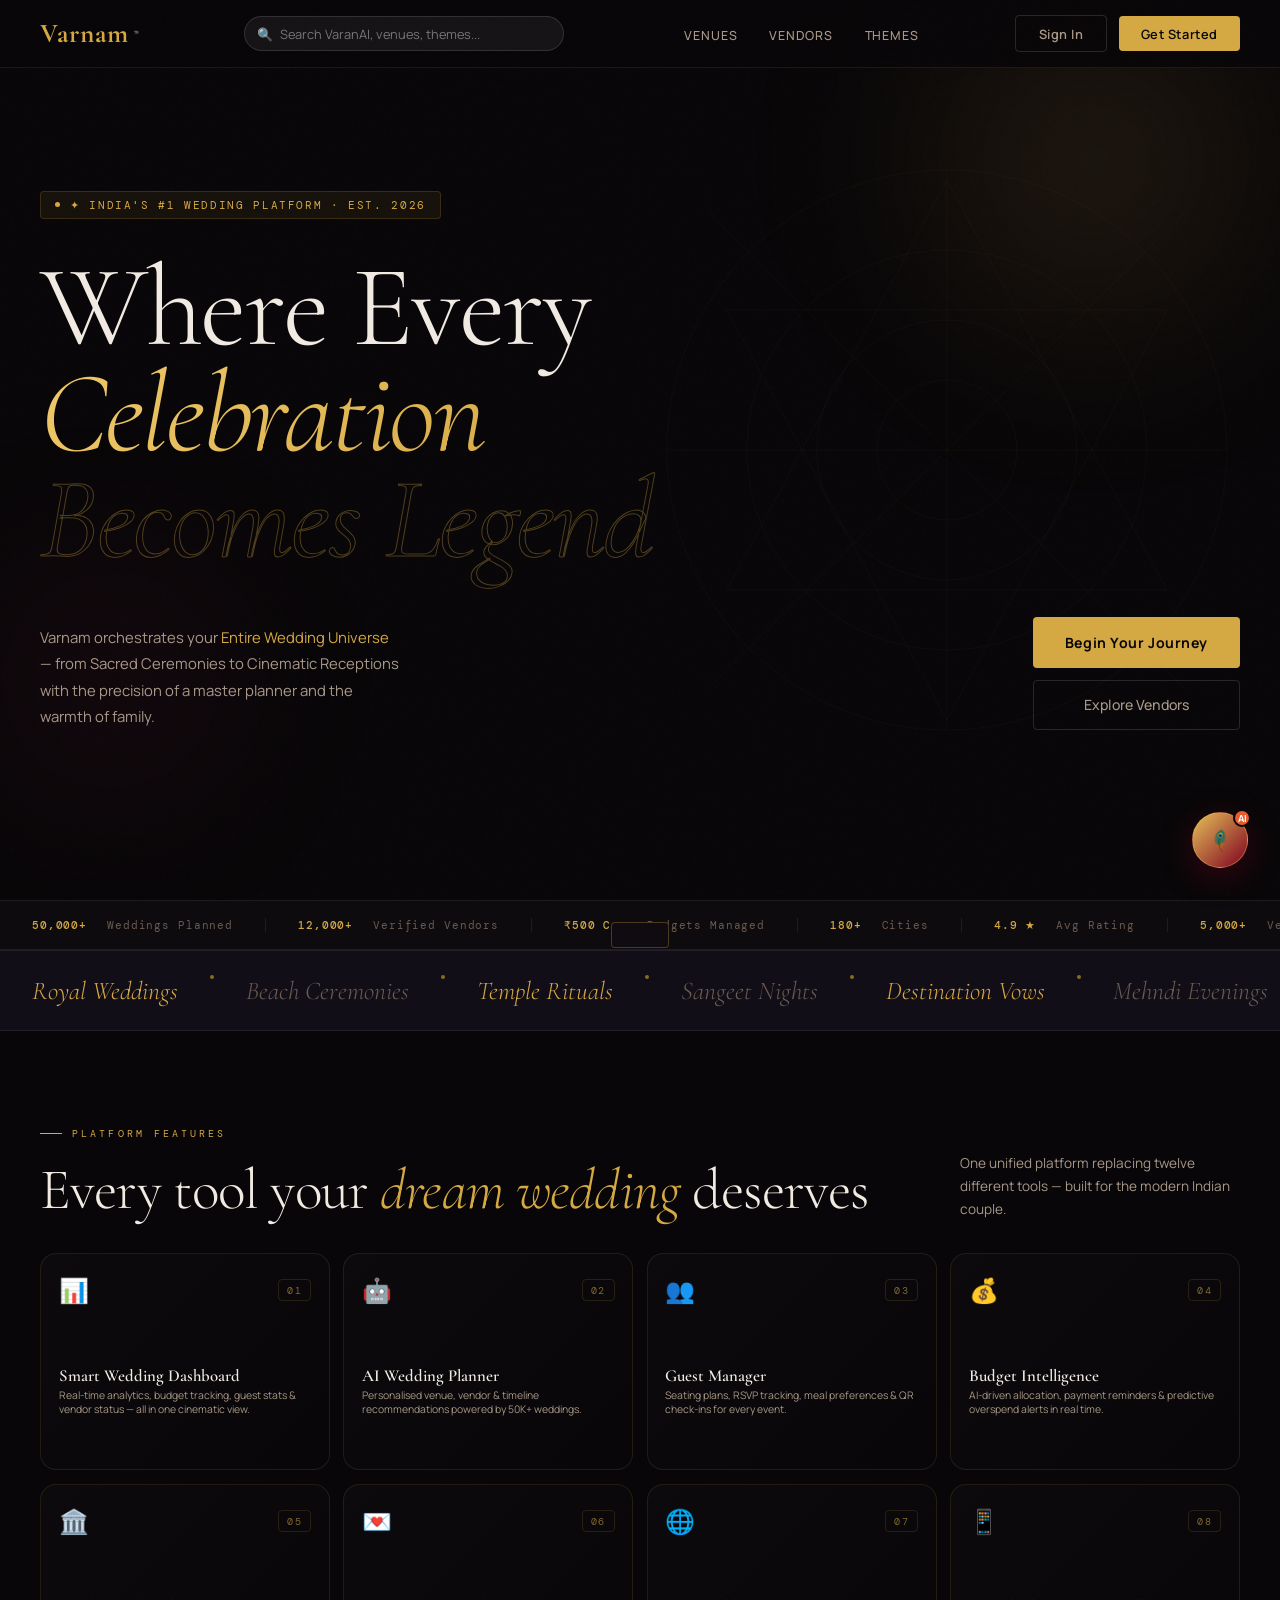
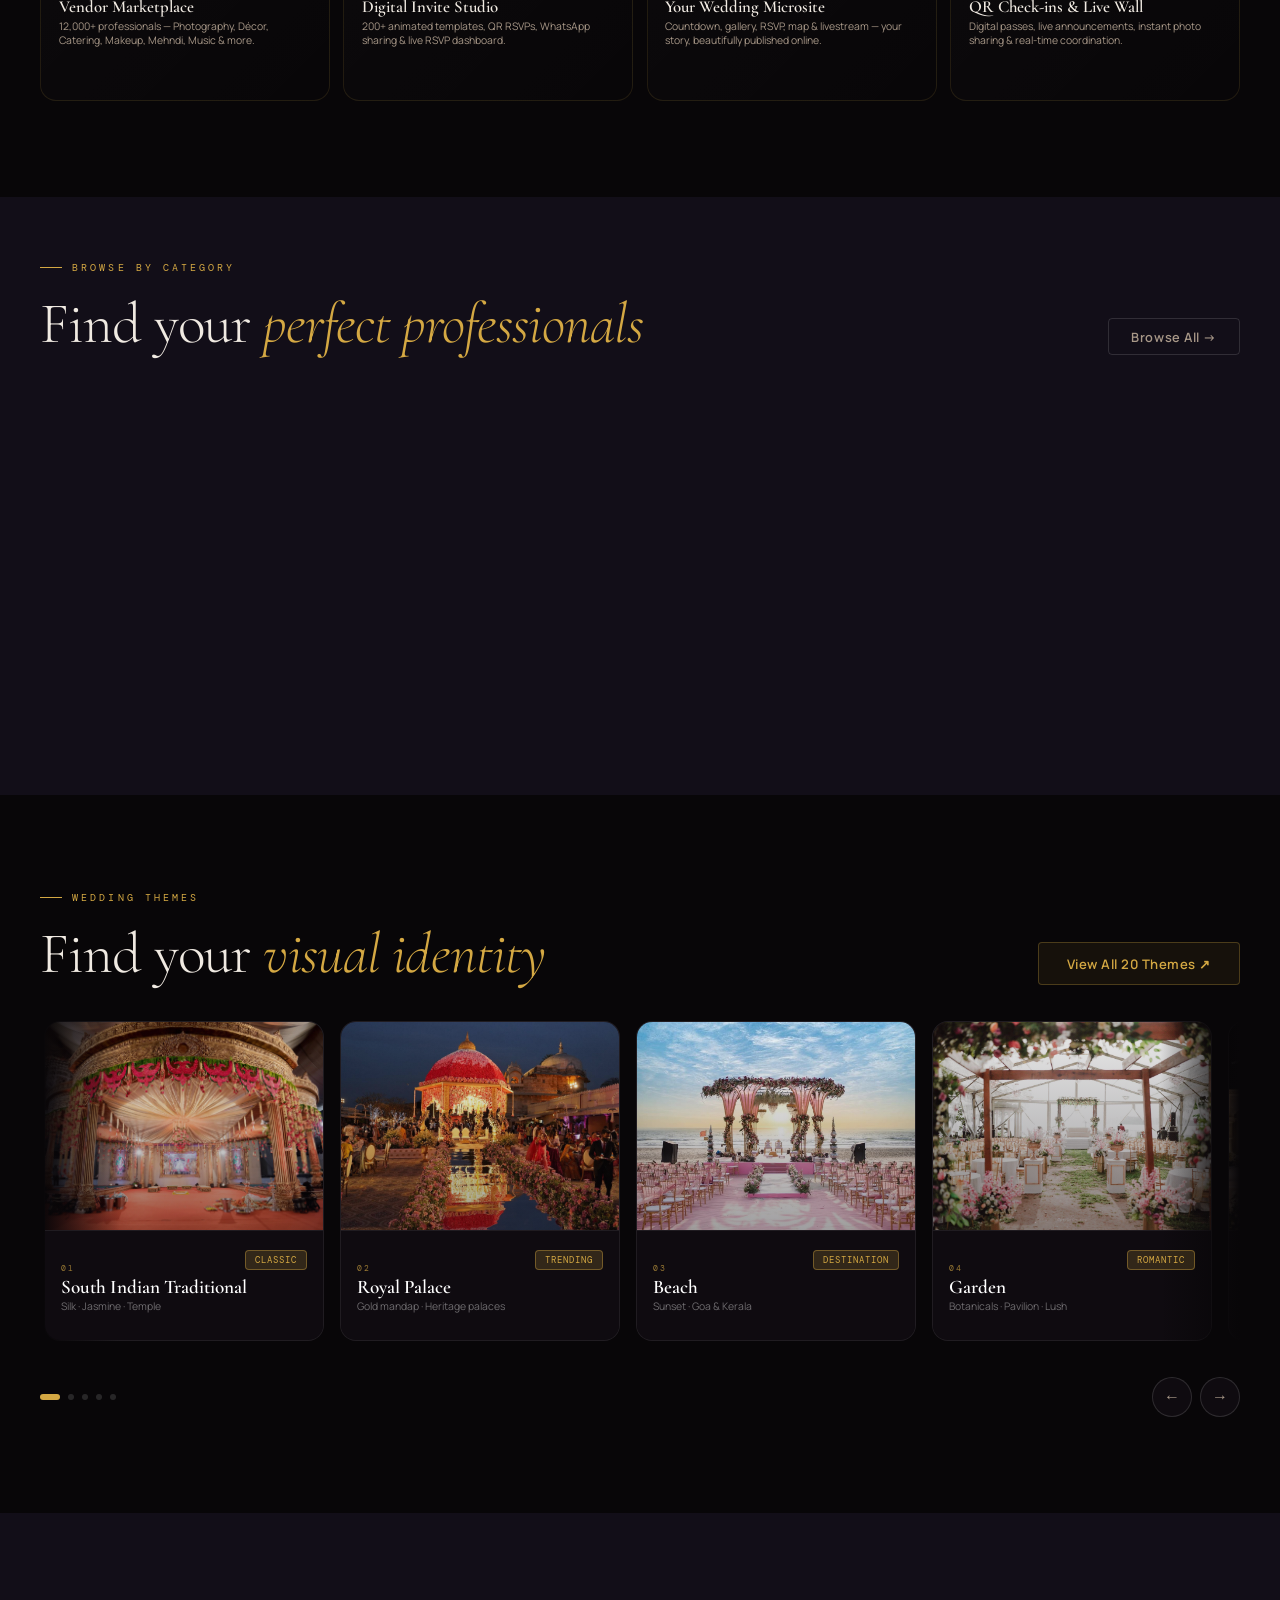
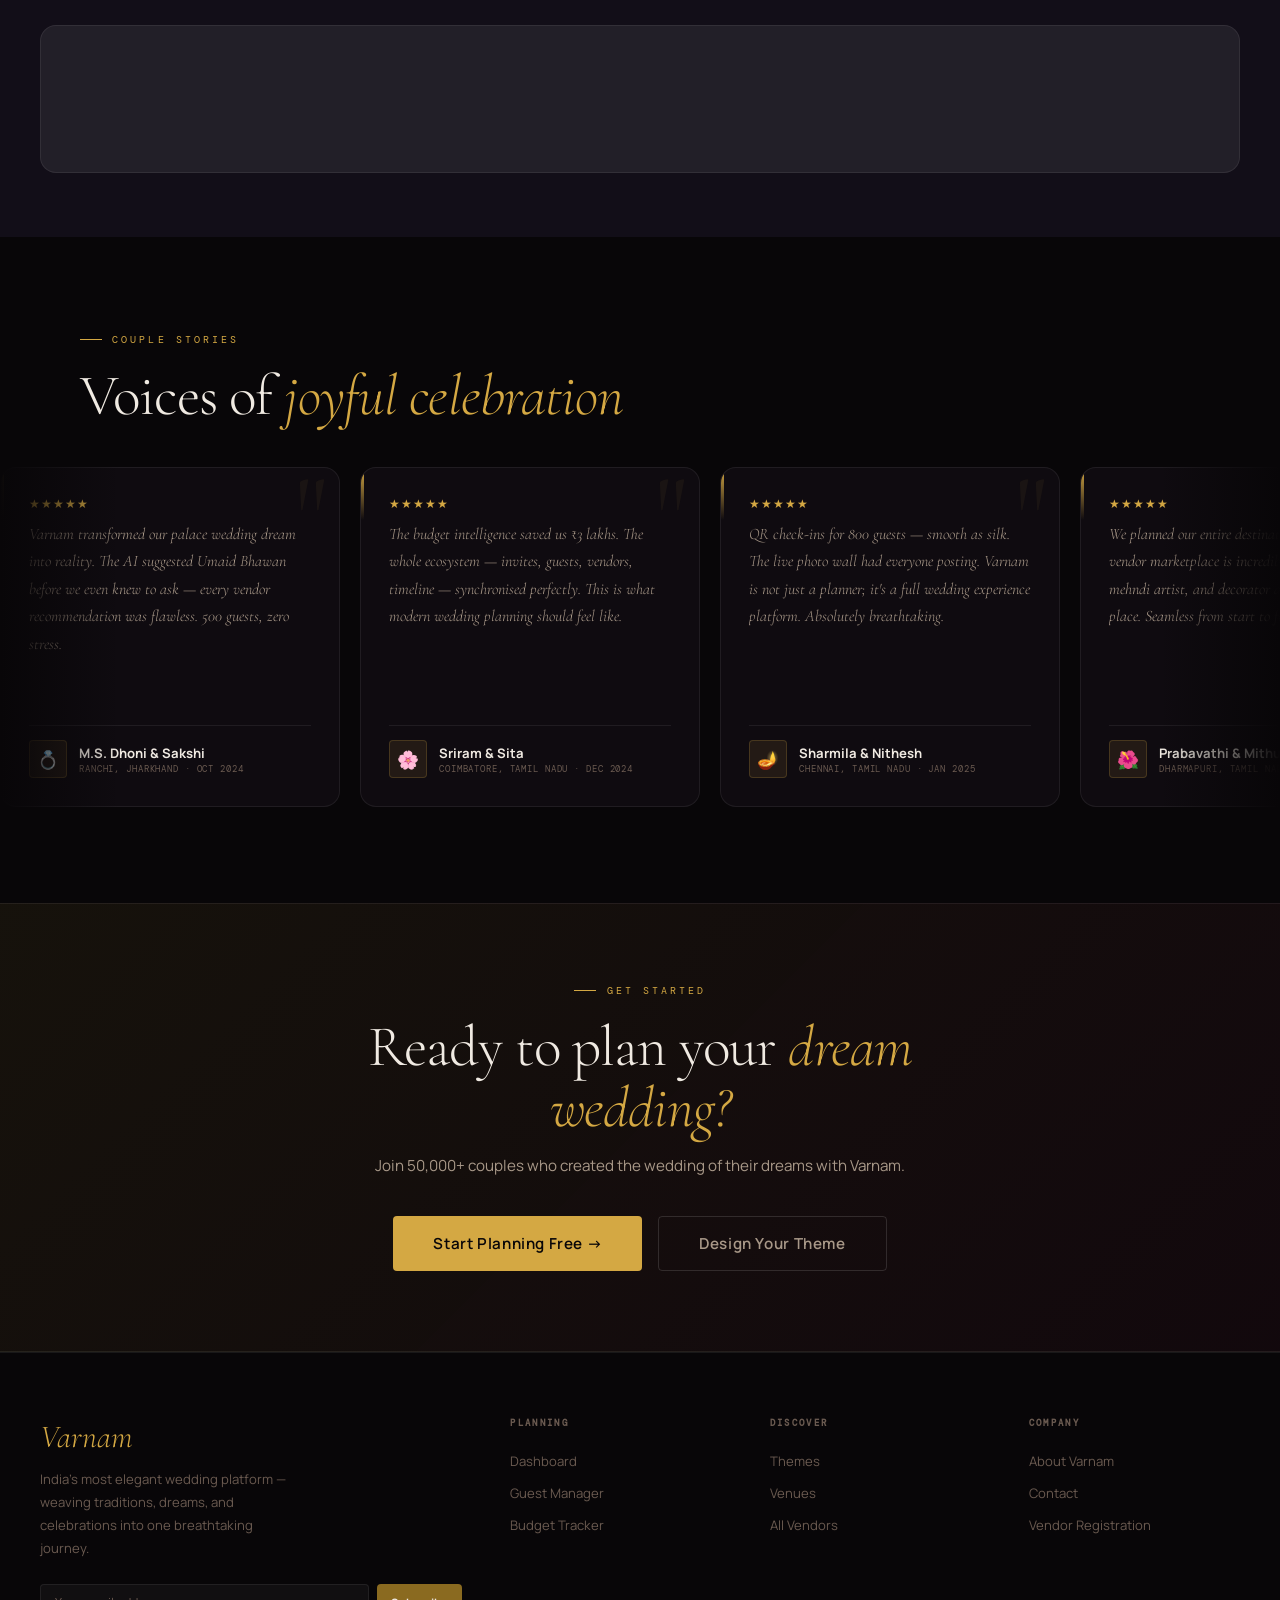
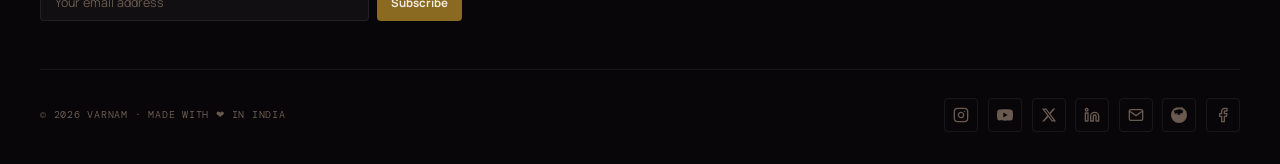
==== commit 29fd6e64: "bvhn" ====
--- a/index.html
+++ b/index.html
@@ -631,26 +631,31 @@
     .features-grid {
       display: grid;
       grid-template-columns: repeat(4, 1fr);
-      grid-template-rows: repeat(2, 180px);
-      gap: 1.5rem;
-      overflow: hidden;
-      margin-top: 3rem;
+      grid-template-rows: auto;
+      gap: 0.85rem;
+      margin-top: 2rem;
+    }
+
+    /* All 8 cards equal square size — no spans */
+    .feat-card:nth-child(n) {
+      grid-column: span 1;
+      aspect-ratio: 4 / 3;
     }
 
     .feat-card {
       width: 100%;
-      height: 100%;
       background: linear-gradient(135deg, rgba(255, 255, 255, 0.02) 0%, rgba(255, 255, 255, 0.005) 100%);
-      padding: 2rem 1.75rem;
-      display: grid;
-      grid-template-rows: auto 1fr auto;
-      gap: 0;
+      padding: 1.5rem 1.1rem 1.1rem 1.1rem;
+      display: flex;
+      flex-direction: column;
+      justify-content: flex-start;
+      gap: 4rem;
       position: relative;
       overflow: hidden;
       cursor: pointer;
       transition: all 0.4s cubic-bezier(0.16, 1, 0.3, 1);
       border: 1px solid rgba(212, 168, 67, 0.12);
-      border-radius: var(--r24);
+      border-radius: var(--r16);
     }
 
     .feat-card:hover {
@@ -682,11 +687,11 @@
       display: flex;
       align-items: center;
       justify-content: space-between;
-      margin-bottom: 1.5rem;
+      margin-bottom: 0;
     }
 
     .feat-ico {
-      font-size: 2rem;
+      font-size: 1.5rem;
       line-height: 1;
       transition: transform 0.3s ease;
     }
@@ -708,8 +713,7 @@
 
     /* ── Row 3: text block always pinned to bottom ── */
     .feat-bottom {
-      align-self: end;
-      margin-top: 1rem;
+      margin-top: 0;
     }
 
     .feat-tag {
@@ -719,17 +723,17 @@
 
     .feat-title {
       font-family: 'Cormorant Garamond', serif;
-      font-size: 1.35rem;
+      font-size: 1.05rem;
       font-weight: 600;
       color: var(--text);
       line-height: 1.2;
-      margin-bottom: .5rem;
+      margin-bottom: 0.1rem;
     }
 
     .feat-desc {
-      font-size: .75rem;
+      font-size: .65rem;
       color: var(--text2);
-      line-height: 1.6;
+      line-height: 1.4;
     }
 
     /* ══════════════════════════════════════════
@@ -1792,14 +1796,14 @@
 
     @media(max-width:700px) {
       .features-grid {
-        grid-template-columns: 1fr;
+        grid-template-columns: repeat(2, 1fr);
         grid-template-rows: auto;
         gap: 1rem;
       }
 
       .feat-card {
         grid-column: span 1 !important;
-        height: 220px;
+        aspect-ratio: 1 / 1;
       }
 
       .themes-grid {
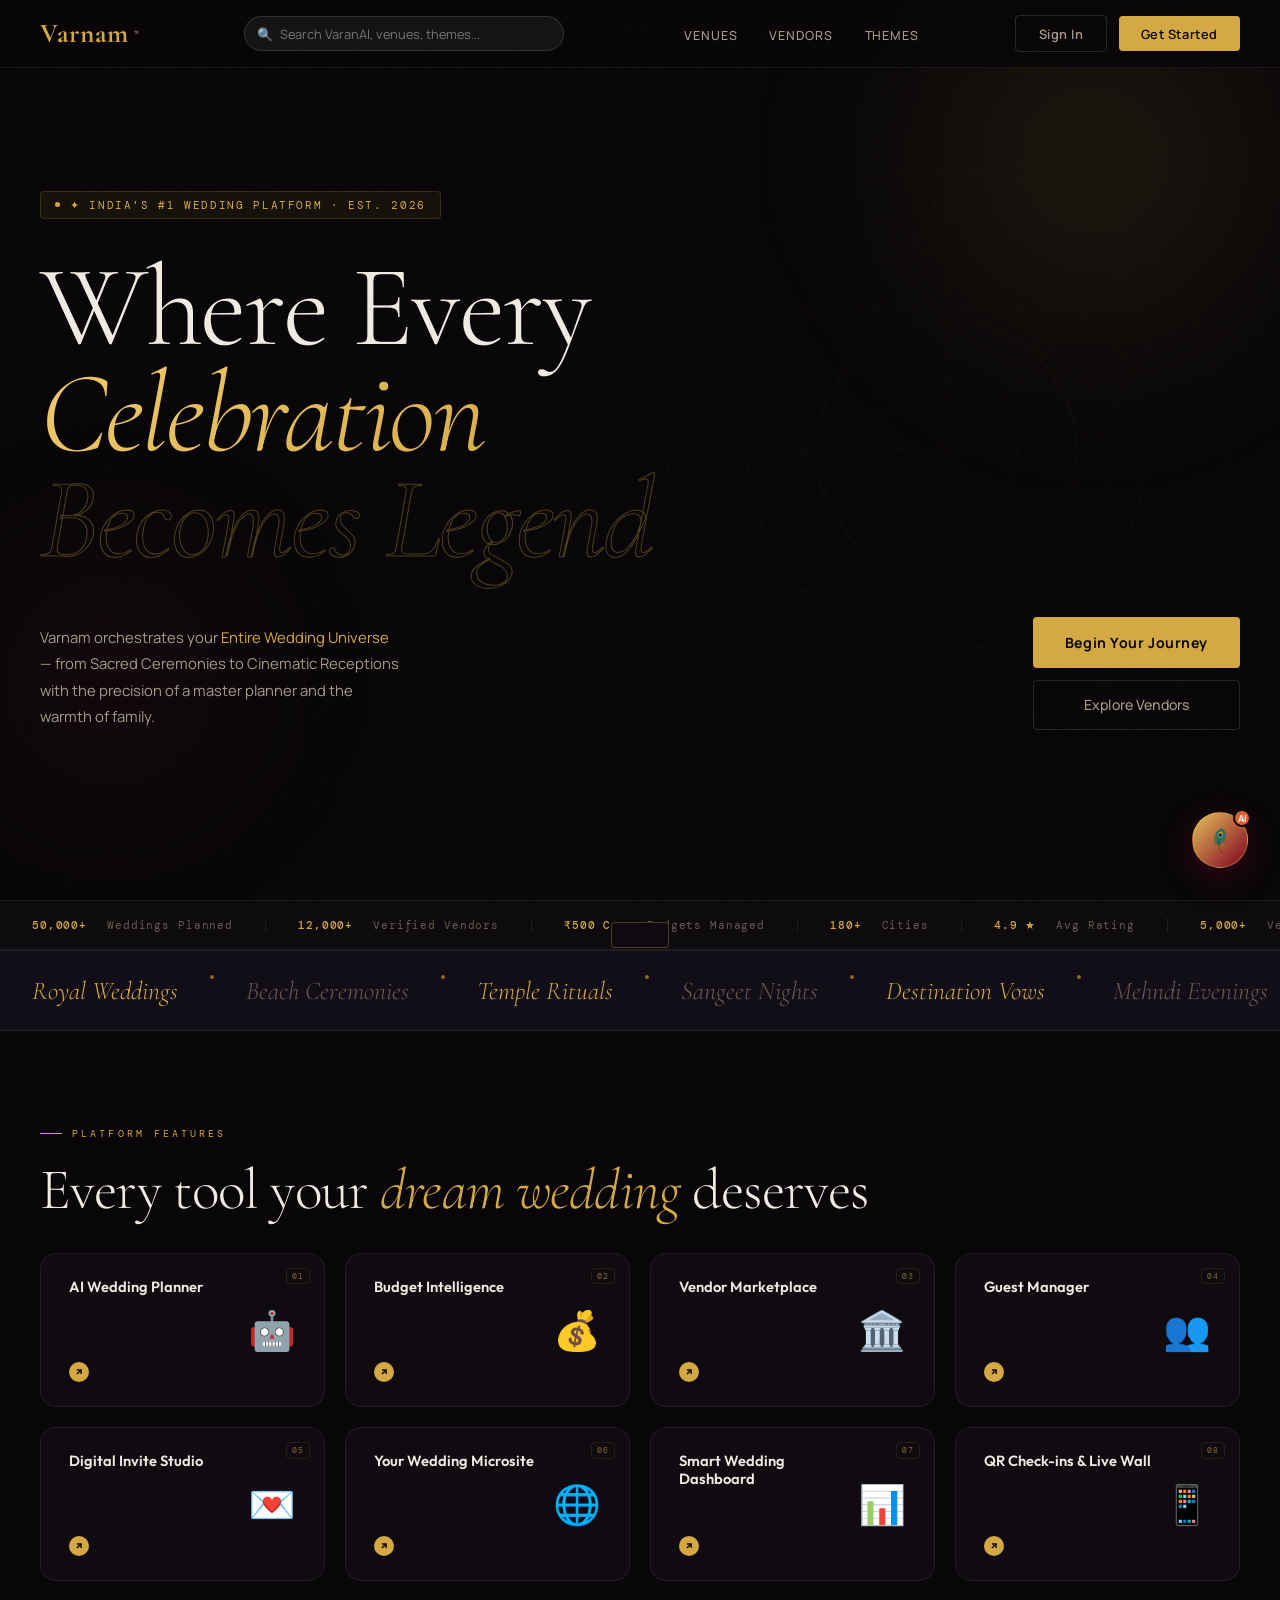
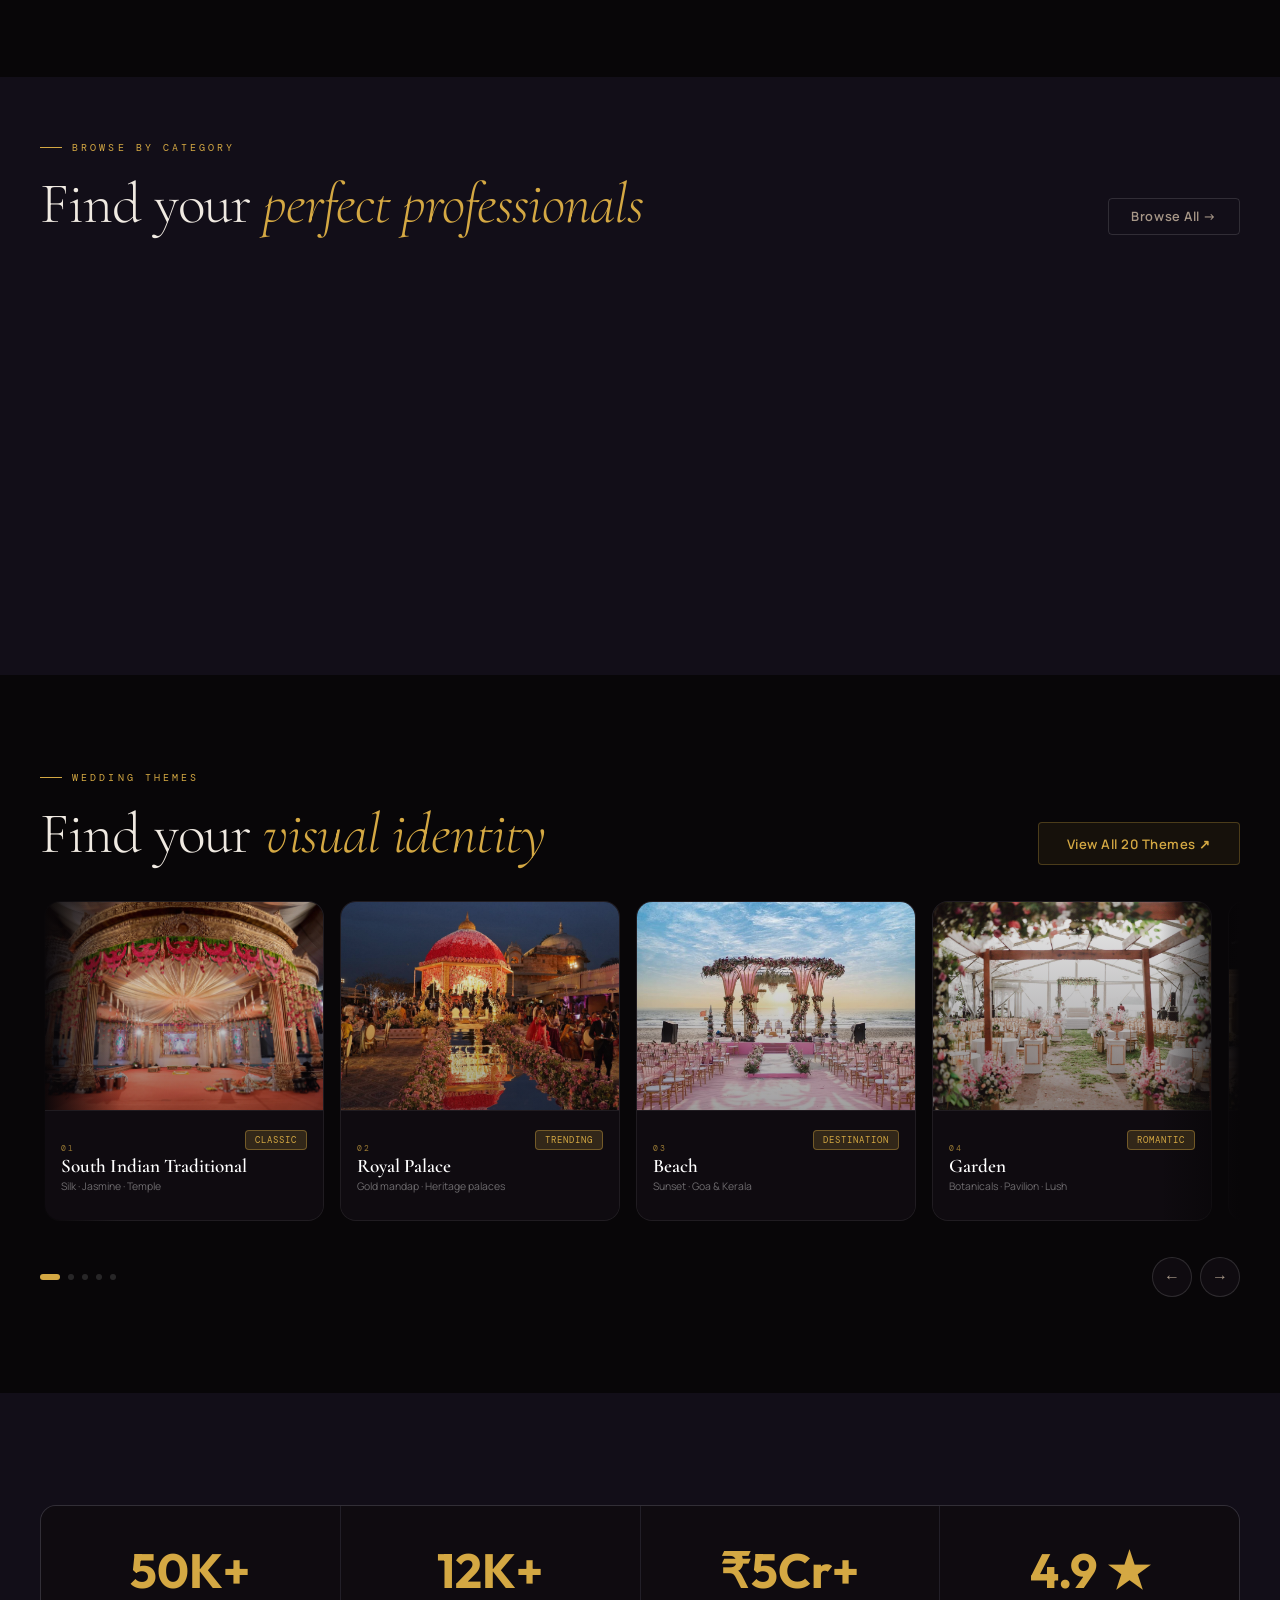
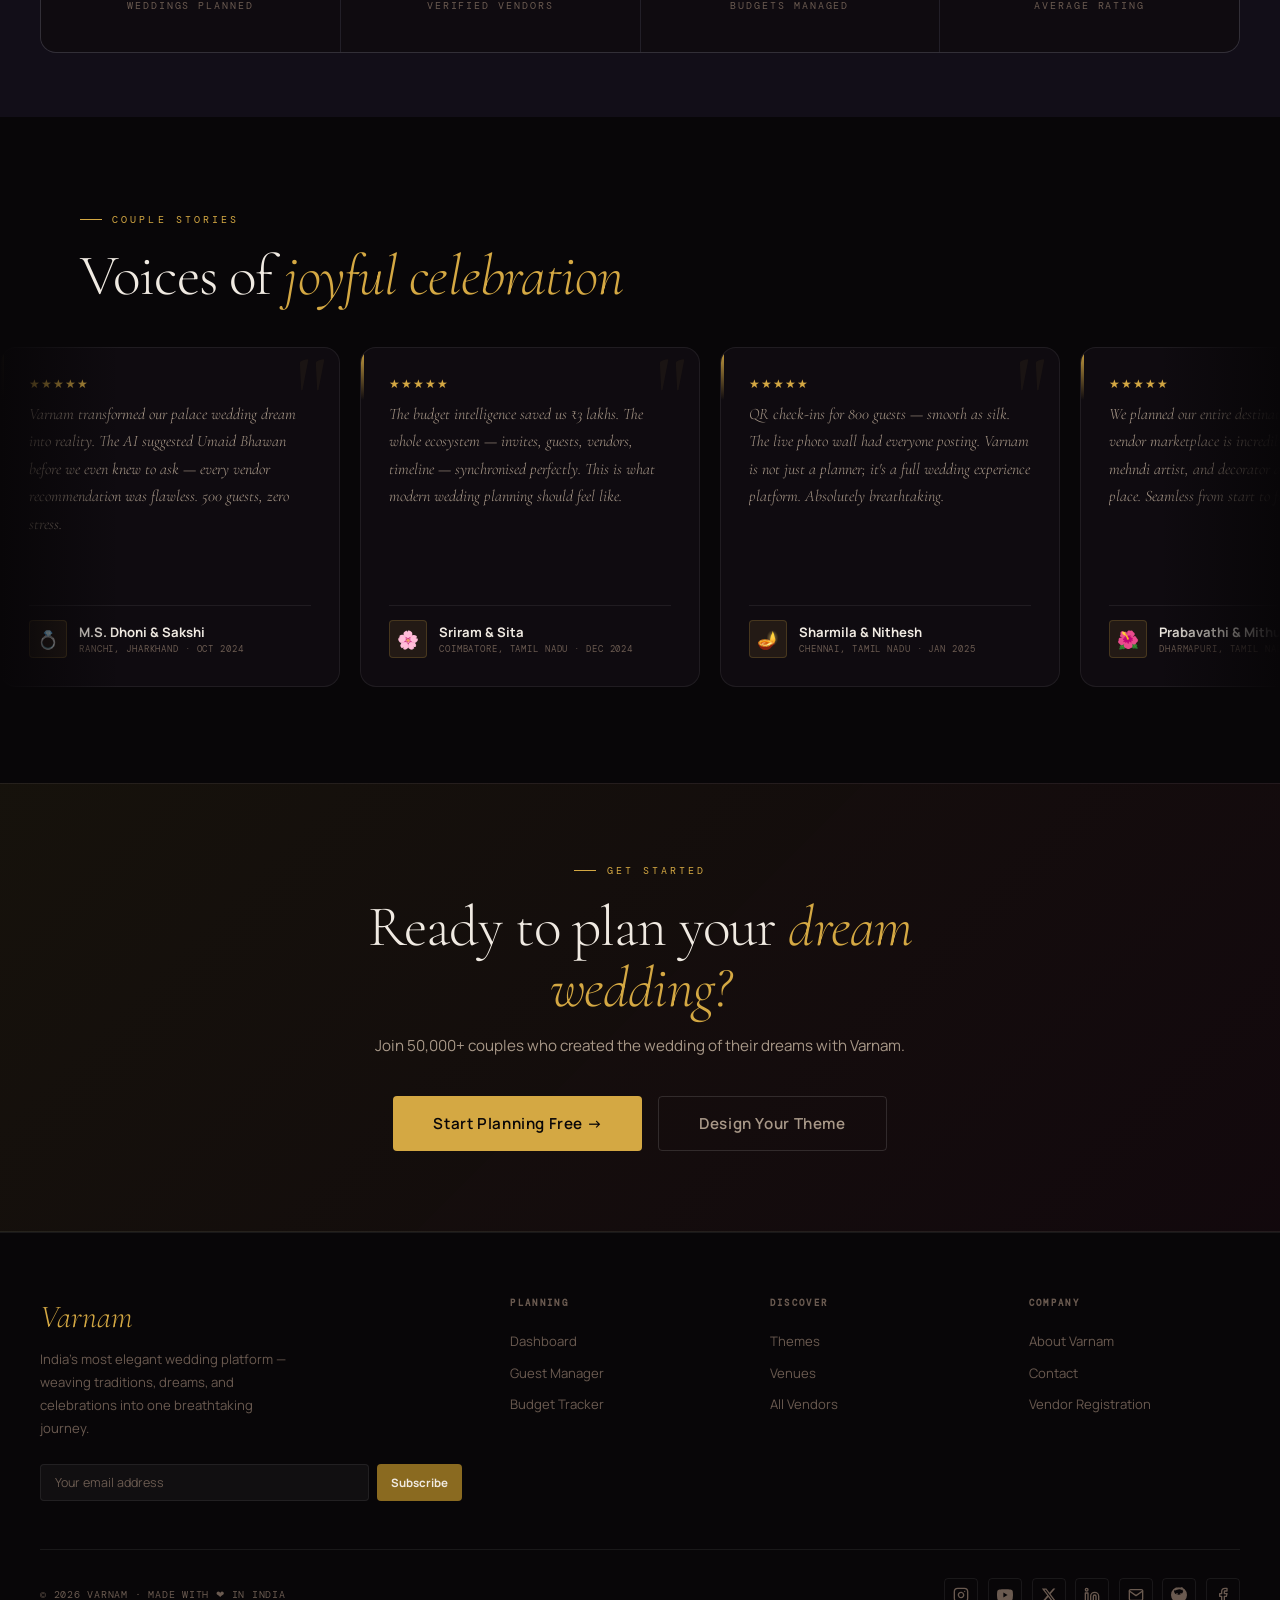
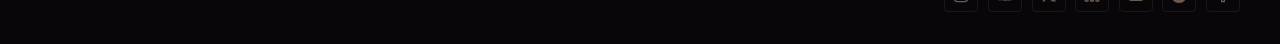
==== commit 063564da: "last run" ====
--- a/index.html
+++ b/index.html
@@ -631,38 +631,36 @@
     .features-grid {
       display: grid;
       grid-template-columns: repeat(4, 1fr);
-      grid-template-rows: auto;
-      gap: 0.85rem;
+      gap: 1.25rem;
       margin-top: 2rem;
     }
 
-    /* All 8 cards equal square size — no spans */
+    /* All 8 cards are equal rects â€” 1.85 / 1 aspect ratio */
     .feat-card:nth-child(n) {
       grid-column: span 1;
-      aspect-ratio: 4 / 3;
+      aspect-ratio: 1.85 / 1;
     }
 
     .feat-card {
       width: 100%;
-      background: linear-gradient(135deg, rgba(255, 255, 255, 0.02) 0%, rgba(255, 255, 255, 0.005) 100%);
-      padding: 1.5rem 1.1rem 1.1rem 1.1rem;
-      display: flex;
-      flex-direction: column;
-      justify-content: flex-start;
-      gap: 4rem;
+      background: var(--ink2);
+      border: 1px solid var(--border);
+      border-radius: var(--r16);
+      padding: 1.5rem 1.75rem;
+      display: flex;
+      justify-content: space-between;
+      align-items: center;
       position: relative;
       overflow: hidden;
       cursor: pointer;
       transition: all 0.4s cubic-bezier(0.16, 1, 0.3, 1);
-      border: 1px solid rgba(212, 168, 67, 0.12);
-      border-radius: var(--r16);
     }
 
     .feat-card:hover {
-      background: linear-gradient(135deg, rgba(212, 168, 67, 0.06) 0%, rgba(212, 168, 67, 0.01) 100%);
-      border-color: rgba(212, 168, 67, 0.35);
+      background: var(--ink3);
+      border-color: rgba(212, 168, 67, 0.4);
       transform: translateY(-5px);
-      box-shadow: 0 15px 35px rgba(0, 0, 0, 0.5);
+      box-shadow: 0 15px 30px rgba(0, 0, 0, 0.45);
     }
 
     .feat-card::after {
@@ -682,58 +680,120 @@
       transform: scaleX(1);
     }
 
-    /* ── Row 1: number tag (top-right) ── */
-    .feat-top {
+    .feat-left {
+      display: flex;
+      flex-direction: column;
+      justify-content: space-between;
+      height: 100%;
+      align-items: flex-start;
+      text-align: left;
+      flex: 1;
+      padding-right: 0.5rem;
+    }
+
+    .feat-right {
       display: flex;
       align-items: center;
-      justify-content: space-between;
-      margin-bottom: 0;
+      justify-content: center;
+      height: 100%;
+      flex-shrink: 0;
     }
 
     .feat-ico {
-      font-size: 1.5rem;
+      font-size: 2.4rem;
       line-height: 1;
       transition: transform 0.3s ease;
     }
 
     .feat-card:hover .feat-ico {
-      transform: scale(1.1);
+      transform: scale(1.12);
     }
 
     .feat-num {
+      position: absolute;
+      top: 0.85rem;
+      right: 0.85rem;
       font-family: 'DM Mono', monospace;
-      font-size: .62rem;
+      font-size: .52rem;
       color: var(--gold);
       opacity: 0.6;
-      letter-spacing: .15em;
-      border: 1px solid rgba(212, 168, 67, 0.25);
-      padding: 0.2rem 0.5rem;
+      letter-spacing: .1em;
+      border: 1px solid rgba(212, 168, 67, 0.2);
+      padding: 0.12rem 0.35rem;
       border-radius: var(--r4);
-    }
-
-    /* ── Row 3: text block always pinned to bottom ── */
-    .feat-bottom {
-      margin-top: 0;
+      transition: opacity 0.3s ease, border-color 0.3s ease;
+    }
+
+    .feat-card:hover .feat-num {
+      opacity: 0.95;
+      border-color: rgba(212, 168, 67, 0.4);
+    }
+
+    .feat-text-group {
+      display: flex;
+      flex-direction: column;
+      gap: 0.2rem;
+      align-items: flex-start;
     }
 
     .feat-tag {
-      display: none;
-      /* Removed sub-headings as requested */
+      display: block;
+      font-family: 'Outfit', sans-serif;
+      font-size: 0.62rem;
+      font-weight: 500;
+      color: var(--text3);
+      letter-spacing: 0.02em;
+      margin: 0;
     }
 
     .feat-title {
-      font-family: 'Cormorant Garamond', serif;
-      font-size: 1.05rem;
+      display: block;
+      font-family: 'Outfit', sans-serif;
+      font-size: 0.92rem;
       font-weight: 600;
       color: var(--text);
-      line-height: 1.2;
-      margin-bottom: 0.1rem;
+      line-height: 1.25;
+      margin: 0;
+    }
+
+    .feat-action {
+      display: flex;
+      align-items: center;
+      gap: 0.4rem;
+      margin-top: auto;
+    }
+
+    .feat-arrow-circle {
+      width: 20px;
+      height: 20px;
+      border-radius: 50%;
+      background: var(--gold);
+      color: #140a0c;
+      display: flex;
+      align-items: center;
+      justify-content: center;
+      transition: background 0.3s ease, transform 0.3s ease;
+    }
+
+    .feat-card:hover .feat-arrow-circle {
+      background: var(--text);
+      transform: rotate(45deg);
+    }
+
+    .feat-action-text {
+      font-family: 'DM Mono', monospace;
+      font-size: 0.6rem;
+      font-weight: 600;
+      color: var(--text3);
+      letter-spacing: 0.12em;
+    }
+
+    .feat-card:hover .feat-action-text {
+      color: var(--text2);
     }
 
     .feat-desc {
-      font-size: .65rem;
-      color: var(--text2);
-      line-height: 1.4;
+      display: none;
     }
 
     /* ══════════════════════════════════════════
@@ -1770,7 +1830,7 @@
     @media(max-width:1100px) {
       .features-grid {
         grid-template-columns: repeat(2, 1fr);
-        grid-template-rows: repeat(4, 240px);
+        grid-template-rows: auto;
       }
 
       .themes-grid {
@@ -1786,7 +1846,7 @@
       }
 
       .cat-grid {
-        grid-template-columns: repeat(3, 1fr);
+        grid-template-columns: repeat(5, 1fr);
       }
 
       .footer-grid {
@@ -1798,12 +1858,45 @@
       .features-grid {
         grid-template-columns: repeat(2, 1fr);
         grid-template-rows: auto;
-        gap: 1rem;
+        gap: 0.75rem;
       }
 
       .feat-card {
         grid-column: span 1 !important;
-        aspect-ratio: 1 / 1;
+        aspect-ratio: auto;
+        padding: 1.1rem 1rem;
+      }
+
+      .feat-ico {
+        font-size: 1.7rem;
+      }
+
+      .feat-title {
+        font-size: 0.78rem;
+      }
+
+      .feat-tag {
+        font-size: 0.55rem;
+      }
+
+      .feat-num {
+        top: 0.6rem;
+        right: 0.6rem;
+        font-size: 0.48rem;
+        padding: 0.08rem 0.25rem;
+      }
+
+      .feat-arrow-circle {
+        width: 16px;
+        height: 16px;
+      }
+
+      .feat-action-text {
+        font-size: 0.52rem;
+      }
+
+      .feat-desc {
+        display: none;
       }
 
       .themes-grid {
@@ -1811,7 +1904,24 @@
       }
 
       .cat-grid {
-        grid-template-columns: repeat(2, 1fr);
+        grid-template-columns: repeat(5, 1fr);
+      }
+
+      .cat-card {
+        padding: 1rem 0.5rem;
+        gap: 0.4rem;
+      }
+
+      .cat-ico {
+        font-size: 1.5rem;
+      }
+
+      .cat-name {
+        font-size: 0.75rem;
+      }
+
+      .cat-count {
+        font-size: 0.6rem;
       }
 
       nav {
@@ -2018,97 +2128,144 @@
           <div class="sec-label">Platform Features</div>
           <h2 class="sec-title" style="margin-bottom:0;">Every tool your <em>dream wedding</em> deserves</h2>
         </div>
-        <p style="font-size:.85rem;color:var(--text2);max-width:280px;line-height:1.7;">One unified platform replacing
-          twelve different tools — built for the modern Indian couple.</p>
+
       </div>
 
       <div class="features-grid">
+        <div class="feat-card fade" onclick="openModal('ai-planner-modal')">
+          <div class="feat-left">
+            <div class="feat-text-group">
+              <div class="feat-title">AI Wedding Planner</div>
+            </div>
+            <div class="feat-action">
+              <span class="feat-arrow-circle">
+                <svg viewBox="0 0 24 24" width="10" height="10" stroke="currentColor" stroke-width="3.5" fill="none"><line x1="7" y1="17" x2="17" y2="7"></line><polyline points="7 7 17 7 17 17"></polyline></svg>
+              </span>
+            </div>
+          </div>
+          <div class="feat-right">
+            <div class="feat-ico">🤖</div>
+          </div>
+          <span class="feat-num">01</span>
+        </div>
+
+        <div class="feat-card fade" onclick="openModal('budget-tracker-modal')">
+          <div class="feat-left">
+            <div class="feat-text-group">
+              <div class="feat-title">Budget Intelligence</div>
+            </div>
+            <div class="feat-action">
+              <span class="feat-arrow-circle">
+                <svg viewBox="0 0 24 24" width="10" height="10" stroke="currentColor" stroke-width="3.5" fill="none"><line x1="7" y1="17" x2="17" y2="7"></line><polyline points="7 7 17 7 17 17"></polyline></svg>
+              </span>
+            </div>
+          </div>
+          <div class="feat-right">
+            <div class="feat-ico">💰</div>
+          </div>
+          <span class="feat-num">02</span>
+        </div>
+
+        <div class="feat-card feat-hl fade" onclick="window.location='vendors.html'">
+          <div class="feat-left">
+            <div class="feat-text-group">
+              <div class="feat-title">Vendor Marketplace</div>
+            </div>
+            <div class="feat-action">
+              <span class="feat-arrow-circle">
+                <svg viewBox="0 0 24 24" width="10" height="10" stroke="currentColor" stroke-width="3.5" fill="none"><line x1="7" y1="17" x2="17" y2="7"></line><polyline points="7 7 17 7 17 17"></polyline></svg>
+              </span>
+            </div>
+          </div>
+          <div class="feat-right">
+            <div class="feat-ico">🏛️</div>
+          </div>
+          <span class="feat-num">03</span>
+        </div>
+
+        <div class="feat-card fade" onclick="openModal('guest-manager-modal')">
+          <div class="feat-left">
+            <div class="feat-text-group">
+              <div class="feat-title">Guest Manager</div>
+            </div>
+            <div class="feat-action">
+              <span class="feat-arrow-circle">
+                <svg viewBox="0 0 24 24" width="10" height="10" stroke="currentColor" stroke-width="3.5" fill="none"><line x1="7" y1="17" x2="17" y2="7"></line><polyline points="7 7 17 7 17 17"></polyline></svg>
+              </span>
+            </div>
+          </div>
+          <div class="feat-right">
+            <div class="feat-ico">👥</div>
+          </div>
+          <span class="feat-num">04</span>
+        </div>
+
+        <div class="feat-card fade" onclick="openModal('invite-studio-modal')">
+          <div class="feat-left">
+            <div class="feat-text-group">
+              <div class="feat-title">Digital Invite Studio</div>
+            </div>
+            <div class="feat-action">
+              <span class="feat-arrow-circle">
+                <svg viewBox="0 0 24 24" width="10" height="10" stroke="currentColor" stroke-width="3.5" fill="none"><line x1="7" y1="17" x2="17" y2="7"></line><polyline points="7 7 17 7 17 17"></polyline></svg>
+              </span>
+            </div>
+          </div>
+          <div class="feat-right">
+            <div class="feat-ico">💌</div>
+          </div>
+          <span class="feat-num">05</span>
+        </div>
+
+        <div class="feat-card fade" onclick="openModal('microsite-modal')">
+          <div class="feat-left">
+            <div class="feat-text-group">
+              <div class="feat-title">Your Wedding Microsite</div>
+            </div>
+            <div class="feat-action">
+              <span class="feat-arrow-circle">
+                <svg viewBox="0 0 24 24" width="10" height="10" stroke="currentColor" stroke-width="3.5" fill="none"><line x1="7" y1="17" x2="17" y2="7"></line><polyline points="7 7 17 7 17 17"></polyline></svg>
+              </span>
+            </div>
+          </div>
+          <div class="feat-right">
+            <div class="feat-ico">🌐</div>
+          </div>
+          <span class="feat-num">06</span>
+        </div>
+
         <div class="feat-card feat-hl fade" onclick="window.location='dashboard.html'">
-          <div class="feat-top">
-            <div class="feat-ico">📊</div><span class="feat-num">01</span>
-          </div>
-          <div class="feat-bottom">
-            <div class="feat-tag">Core</div>
-            <div class="feat-title">Smart Wedding Dashboard</div>
-            <div class="feat-desc">Real-time analytics, budget tracking, guest stats &amp; vendor status — all in one
-              cinematic view.</div>
-          </div>
-        </div>
-        <div class="feat-card fade" onclick="openModal('ai-planner-modal')">
-          <div class="feat-top">
-            <div class="feat-ico">🤖</div><span class="feat-num">02</span>
-          </div>
-          <div class="feat-bottom">
-            <div class="feat-tag">Intelligence</div>
-            <div class="feat-title">AI Wedding Planner</div>
-            <div class="feat-desc">Personalised venue, vendor &amp; timeline recommendations powered by 50K+ weddings.
-            </div>
-          </div>
-        </div>
-        <div class="feat-card fade" onclick="openModal('guest-manager-modal')">
-          <div class="feat-top">
-            <div class="feat-ico">👥</div><span class="feat-num">03</span>
-          </div>
-          <div class="feat-bottom">
-            <div class="feat-tag">Guests</div>
-            <div class="feat-title">Guest Manager</div>
-            <div class="feat-desc">Seating plans, RSVP tracking, meal preferences &amp; QR check-ins for every event.
-            </div>
-          </div>
-        </div>
-        <div class="feat-card fade" onclick="openModal('budget-tracker-modal')">
-          <div class="feat-top">
-            <div class="feat-ico">💰</div><span class="feat-num">04</span>
-          </div>
-          <div class="feat-bottom">
-            <div class="feat-tag">Finance</div>
-            <div class="feat-title">Budget Intelligence</div>
-            <div class="feat-desc">AI-driven allocation, payment reminders &amp; predictive overspend alerts in real
-              time.</div>
-          </div>
-        </div>
-        <div class="feat-card feat-hl fade" onclick="window.location='vendors.html'">
-          <div class="feat-top">
-            <div class="feat-ico">🏛️</div><span class="feat-num">05</span>
-          </div>
-          <div class="feat-bottom">
-            <div class="feat-tag">Marketplace</div>
-            <div class="feat-title">Vendor Marketplace</div>
-            <div class="feat-desc">12,000+ professionals — Photography, Décor, Catering, Makeup, Mehndi, Music &amp;
-              more.</div>
-          </div>
-        </div>
-        <div class="feat-card fade" onclick="openModal('invite-studio-modal')">
-          <div class="feat-top">
-            <div class="feat-ico">💌</div><span class="feat-num">06</span>
-          </div>
-          <div class="feat-bottom">
-            <div class="feat-tag">Invitations</div>
-            <div class="feat-title">Digital Invite Studio</div>
-            <div class="feat-desc">200+ animated templates, QR RSVPs, WhatsApp sharing &amp; live RSVP dashboard.</div>
-          </div>
-        </div>
-        <div class="feat-card fade" onclick="openModal('microsite-modal')">
-          <div class="feat-top">
-            <div class="feat-ico">🌐</div><span class="feat-num">07</span>
-          </div>
-          <div class="feat-bottom">
-            <div class="feat-tag">Website Builder</div>
-            <div class="feat-title">Your Wedding Microsite</div>
-            <div class="feat-desc">Countdown, gallery, RSVP, map &amp; livestream — your story, beautifully published
-              online.</div>
-          </div>
-        </div>
+          <div class="feat-left">
+            <div class="feat-text-group">
+              <div class="feat-title">Smart Wedding Dashboard</div>
+            </div>
+            <div class="feat-action">
+              <span class="feat-arrow-circle">
+                <svg viewBox="0 0 24 24" width="10" height="10" stroke="currentColor" stroke-width="3.5" fill="none"><line x1="7" y1="17" x2="17" y2="7"></line><polyline points="7 7 17 7 17 17"></polyline></svg>
+              </span>
+            </div>
+          </div>
+          <div class="feat-right">
+            <div class="feat-ico">📊</div>
+          </div>
+          <span class="feat-num">07</span>
+        </div>
+
         <div class="feat-card fade" onclick="openModal('live-events-modal')">
-          <div class="feat-top">
-            <div class="feat-ico">📱</div><span class="feat-num">08</span>
-          </div>
-          <div class="feat-bottom">
-            <div class="feat-tag">Live Events</div>
-            <div class="feat-title">QR Check-ins &amp; Live Wall</div>
-            <div class="feat-desc">Digital passes, live announcements, instant photo sharing &amp; real-time
-              coordination.</div>
-          </div>
+          <div class="feat-left">
+            <div class="feat-text-group">
+              <div class="feat-title">QR Check-ins &amp; Live Wall</div>
+            </div>
+            <div class="feat-action">
+              <span class="feat-arrow-circle">
+                <svg viewBox="0 0 24 24" width="10" height="10" stroke="currentColor" stroke-width="3.5" fill="none"><line x1="7" y1="17" x2="17" y2="7"></line><polyline points="7 7 17 7 17 17"></polyline></svg>
+              </span>
+            </div>
+          </div>
+          <div class="feat-right">
+            <div class="feat-ico">📱</div>
+          </div>
+          <span class="feat-num">08</span>
         </div>
       </div>
     </div>
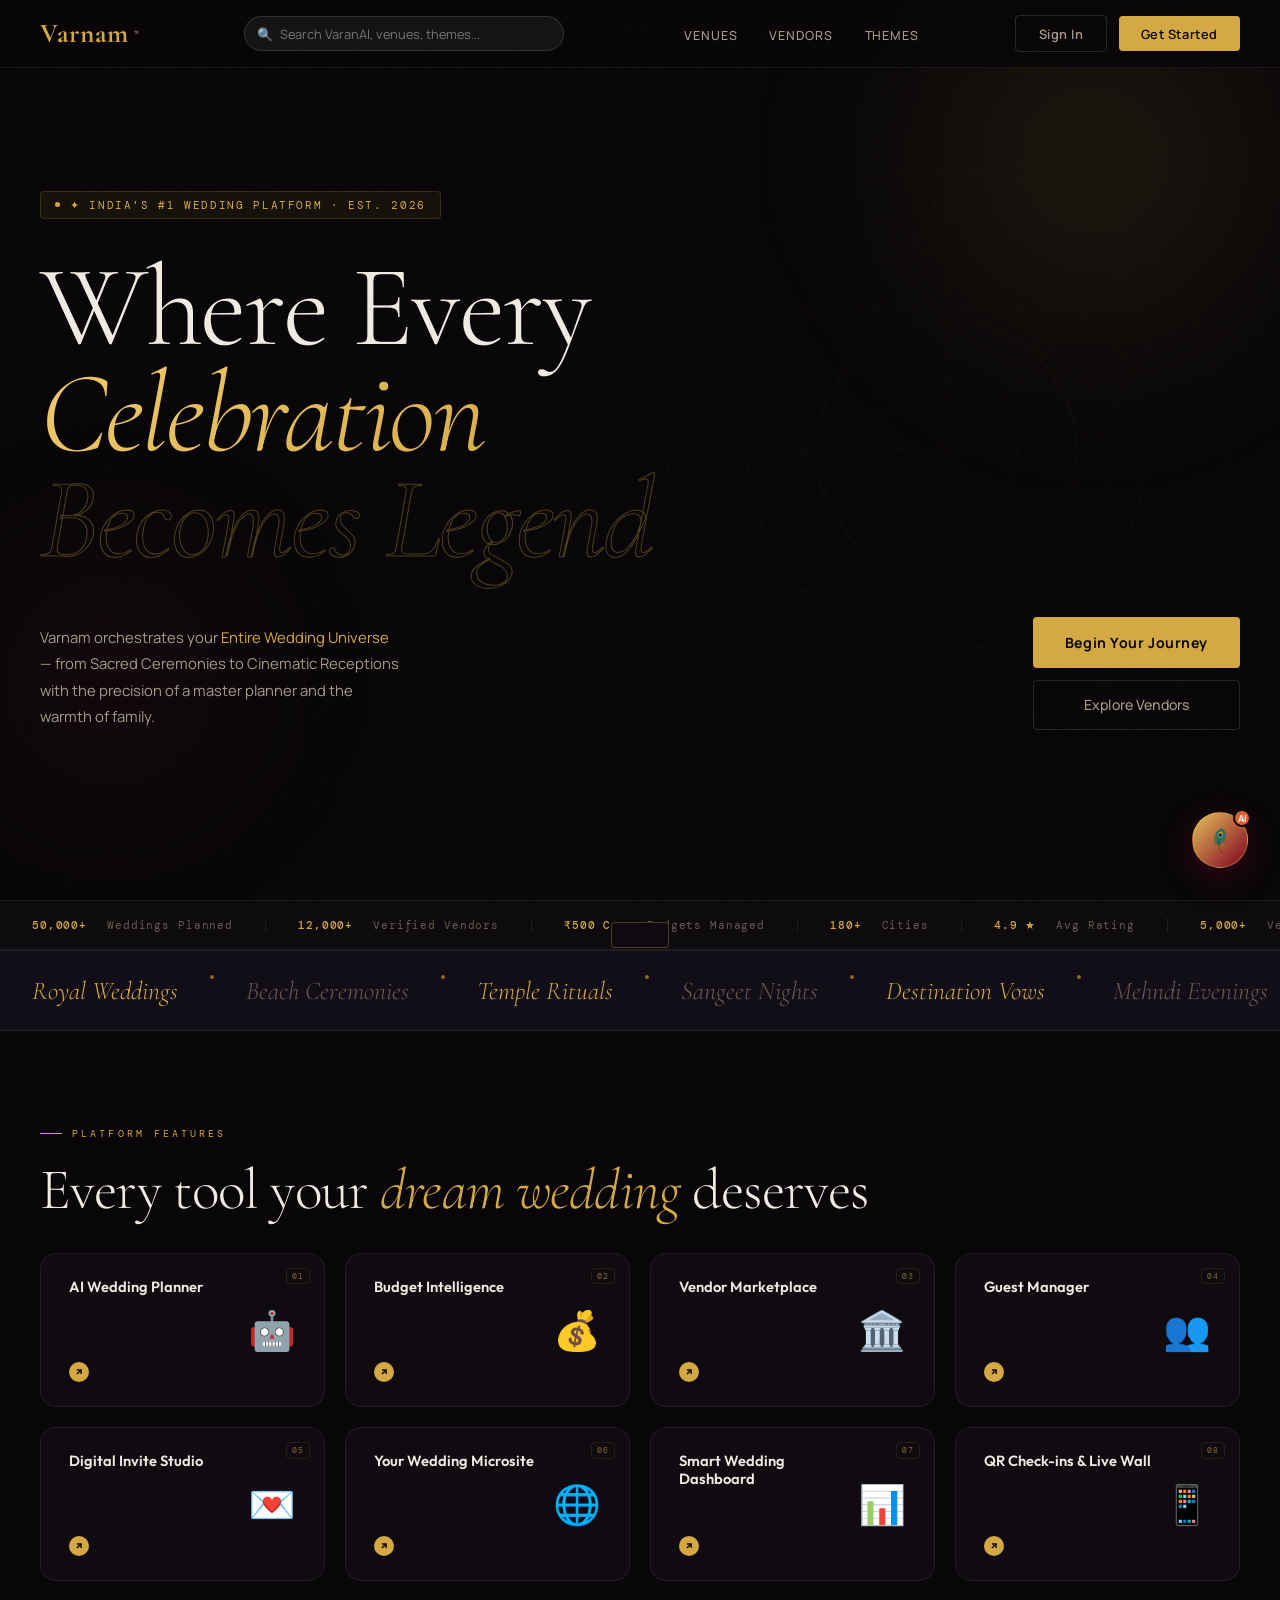
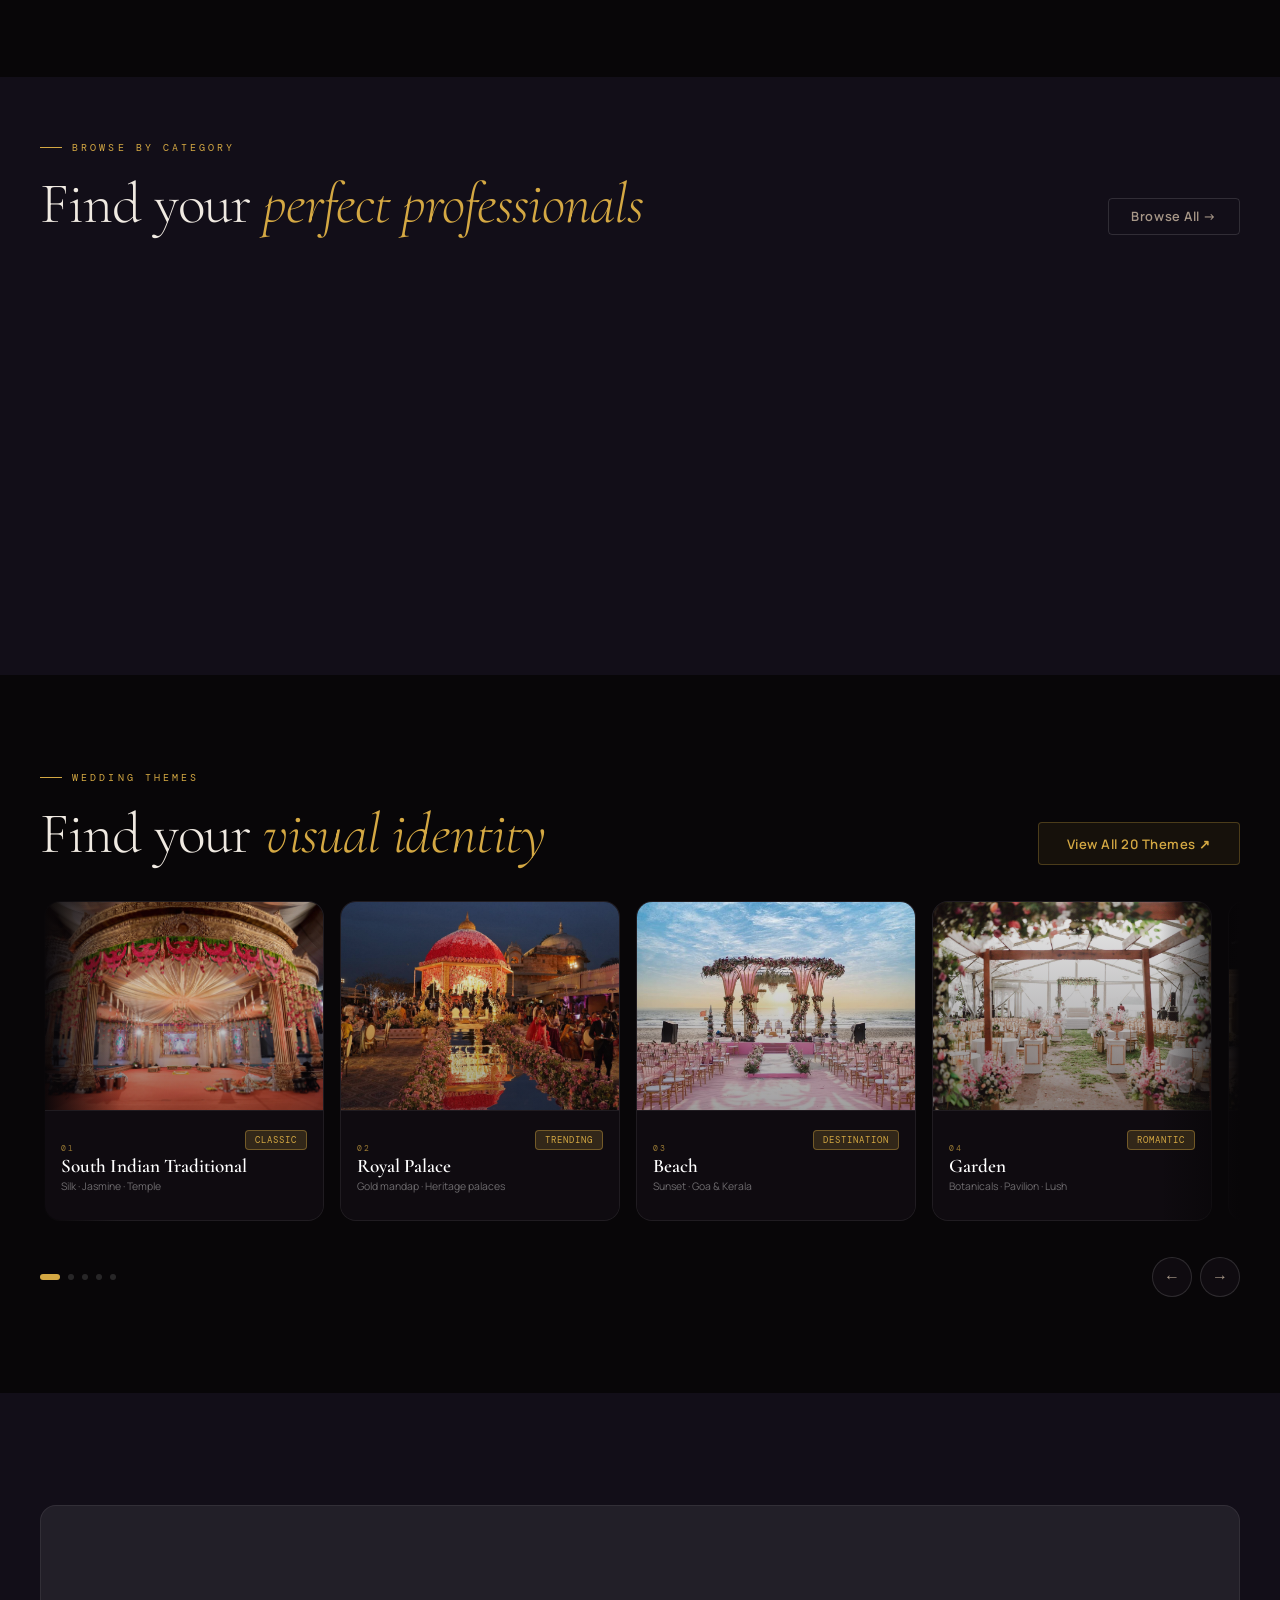
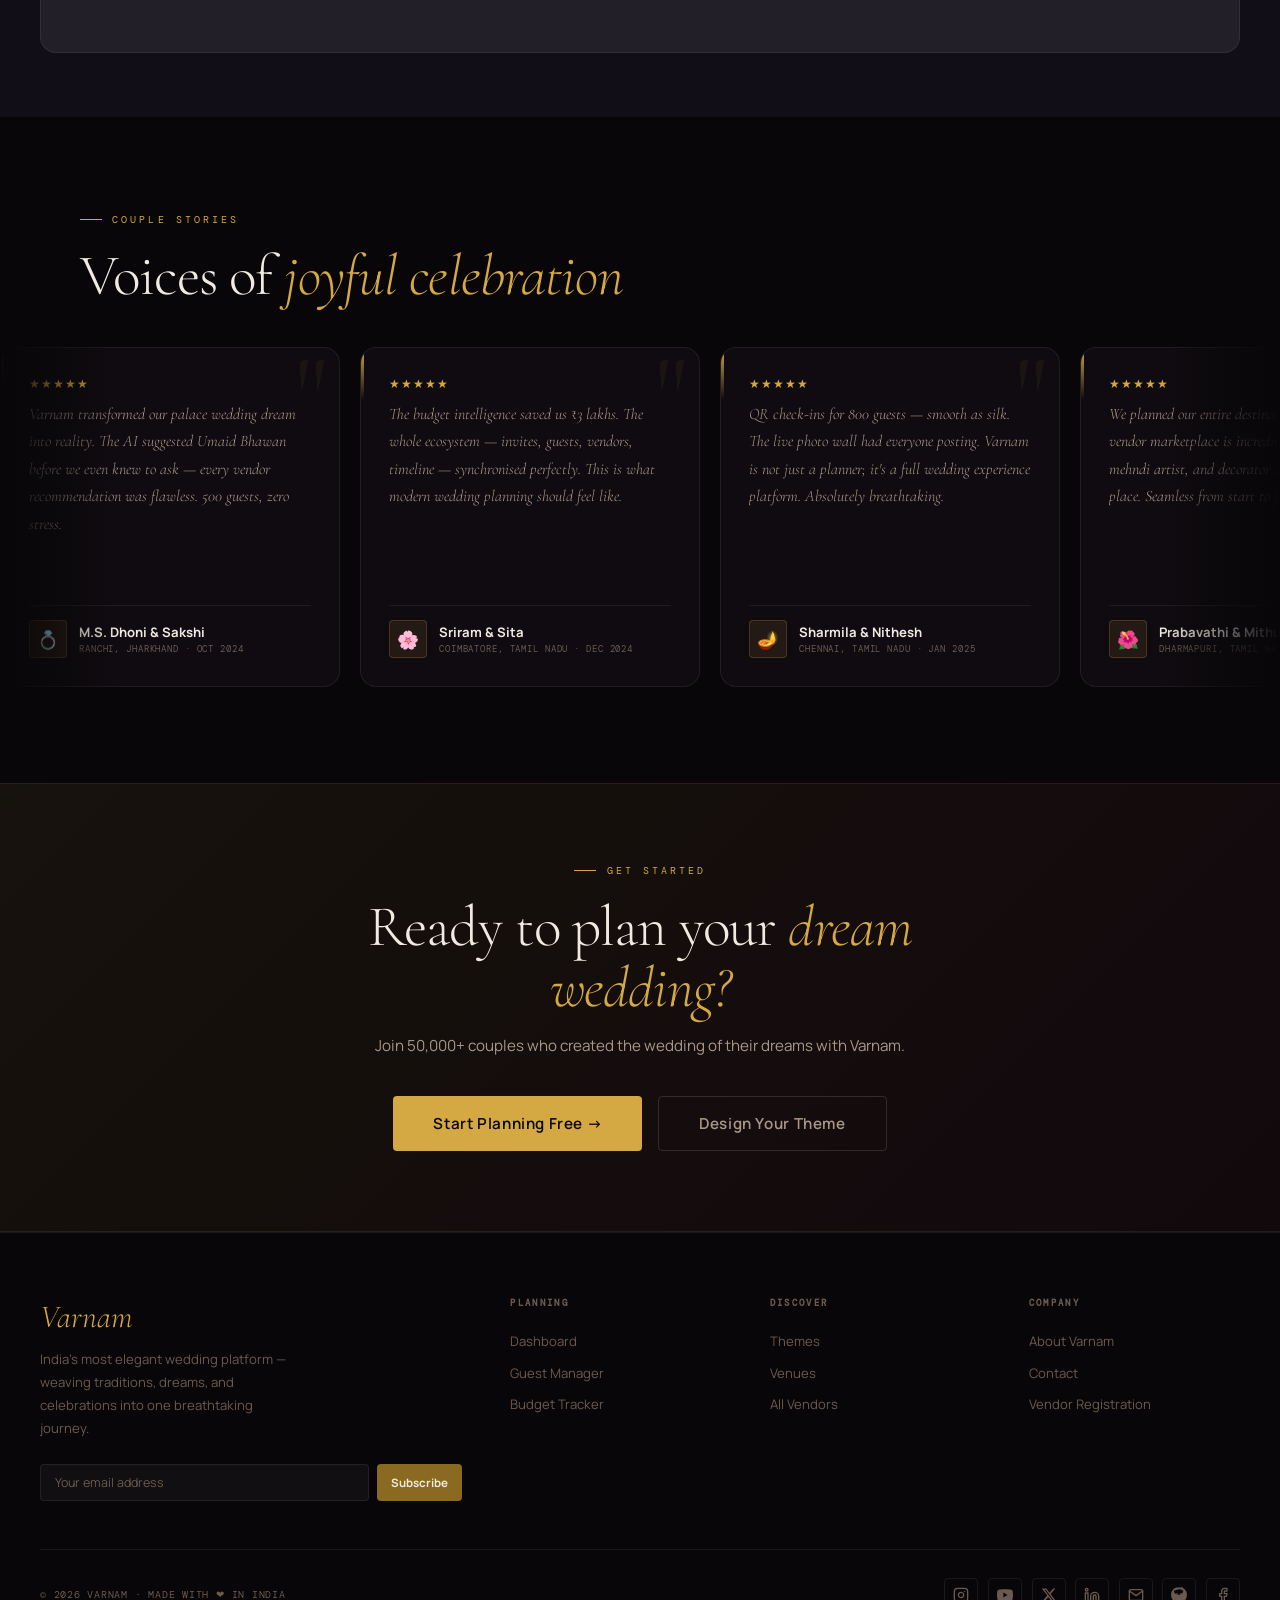
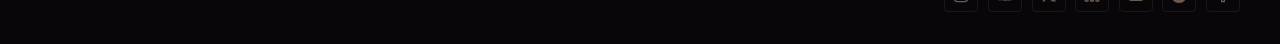
==== commit c96faa18: "run6" ====
--- a/index.html
+++ b/index.html
@@ -3585,7 +3585,7 @@
   <!-- ══ 07. WEBSITE BUILDER (MICROSITE) MODAL ══ -->
   <div class="modal-overlay" id="microsite-modal">
     <div class="modal"
-      style="max-width: 850px; max-height: 90vh; overflow-y: auto; padding: 2rem; background: linear-gradient(145deg, #120e18 0%, #0d0a12 100%); border: 1px solid rgba(212,168,67,0.15); box-shadow: 0 20px 50px rgba(0,0,0,0.6);">
+      style="max-width: 650px; max-height: 90vh; overflow-y: auto; padding: 2rem; background: linear-gradient(145deg, #120e18 0%, #0d0a12 100%); border: 1px solid rgba(212,168,67,0.15); box-shadow: 0 20px 50px rgba(0,0,0,0.6);">
       <div class="modal-header"
         style="margin-bottom: 1.5rem; border-bottom: 1px solid rgba(255,255,255,0.05); padding-bottom: 1rem;">
         <div class="modal-title" style="display: flex; align-items: center; gap: 0.5rem; font-size: 1.8rem;">
@@ -3594,8 +3594,8 @@
         <button class="modal-close" onclick="closeModal('microsite-modal')">✕</button>
       </div>
 
-      <div style="display: grid; grid-template-columns: 1.25fr 1fr; gap: 2rem;">
-        <!-- Left Side: Form Controls -->
+      <div style="display: flex; flex-direction: column; gap: 1.5rem;">
+        <!-- Form Controls -->
         <div style="display: flex; flex-direction: column; gap: 1.2rem;">
           <div style="display: grid; grid-template-columns: 1fr 1fr; gap: 1rem;">
             <div class="form-row" style="margin-bottom: 0;">
@@ -3642,19 +3642,31 @@
               style="background: rgba(255,255,255,0.02); border-color: rgba(255,255,255,0.08);">
           </div>
 
-          <div style="display: grid; grid-template-columns: 1fr 1fr; gap: 1rem;">
-            <div class="form-row" style="margin-bottom: 0;">
-              <label class="field-label" style="color: var(--gold); font-weight: 600;">Event 1 (Name - Date)</label>
-              <input class="field" id="site-event1" value="Sangeet — October 13, 2026 · 6:00 PM"
-                oninput="updateMicrositePreview()"
-                style="background: rgba(255,255,255,0.02); border-color: rgba(255,255,255,0.08); font-size: 0.8rem;">
-            </div>
-            <div class="form-row" style="margin-bottom: 0;">
-              <label class="field-label" style="color: var(--gold); font-weight: 600;">Event 2 (Name - Date)</label>
-              <input class="field" id="site-event2" value="Wedding — October 14, 2026 · 10:30 AM"
-                oninput="updateMicrositePreview()"
-                style="background: rgba(255,255,255,0.02); border-color: rgba(255,255,255,0.08); font-size: 0.8rem;">
-            </div>
+          <!-- Event List Container -->
+          <div id="microsite-events-container" style="display: flex; flex-direction: column; gap: 1rem; margin-bottom: 1rem;">
+            <div class="microsite-event-field-wrapper" style="display: flex; align-items: flex-end; gap: 0.5rem;">
+              <div class="form-row" style="margin-bottom: 0; flex: 1;">
+                <label class="field-label" style="color: var(--gold); font-weight: 600;">Event 1 (Name - Date)</label>
+                <input class="field" id="site-event1" value="Sangeet — October 13, 2026 · 6:00 PM"
+                  oninput="updateMicrositePreview()"
+                  style="background: rgba(255,255,255,0.02); border-color: rgba(255,255,255,0.08); font-size: 0.8rem; width: 100%;">
+              </div>
+            </div>
+            <div class="microsite-event-field-wrapper" style="display: flex; align-items: flex-end; gap: 0.5rem;">
+              <div class="form-row" style="margin-bottom: 0; flex: 1;">
+                <label class="field-label" style="color: var(--gold); font-weight: 600;">Event 2 (Name - Date)</label>
+                <input class="field" id="site-event2" value="Wedding — October 14, 2026 · 10:30 AM"
+                  oninput="updateMicrositePreview()"
+                  style="background: rgba(255,255,255,0.02); border-color: rgba(255,255,255,0.08); font-size: 0.8rem; width: 100%;">
+              </div>
+            </div>
+          </div>
+
+          <!-- Add Event CTA Button -->
+          <div style="display: flex; justify-content: flex-end; margin-top: -0.5rem; margin-bottom: 1rem;">
+            <button class="btn btn-ghost" onclick="addMicrositeEventField()" style="padding: 0.4rem 1rem; font-size: 0.75rem; font-weight: 600; border: 1px dashed var(--gold3); border-radius: var(--r8); color: var(--gold); background: transparent; cursor: pointer;">
+              ➕ Add Event
+            </button>
           </div>
 
           <div style="display: grid; grid-template-columns: 1.2fr 1fr; gap: 1rem; margin-top: 0.5rem;">
@@ -3669,69 +3681,9 @@
           </div>
         </div>
 
-        <!-- Right Side: Phone Preview Mockup -->
-        <div style="display: flex; flex-direction: column; align-items: center; justify-content: center;">
-          <div
-            style="font-family: 'DM Mono', monospace; font-size: 0.6rem; letter-spacing: 0.15em; color: var(--text3); text-transform: uppercase; margin-bottom: 0.5rem;">
-            Live Mobile Preview
-          </div>
-          <div
-            style="width: 250px; height: 440px; border: 8px solid #2d2636; border-radius: 36px; background: #0d0a12; overflow: hidden; display: flex; flex-direction: column; position: relative; font-size: 0.7rem; box-shadow: 0 15px 35px rgba(0,0,0,0.5), inset 0 0 10px rgba(0,0,0,0.8); border-color: #383042;">
-            <!-- Speaker & Camera Notch -->
-            <div
-              style="position: absolute; top: 0; left: 50%; transform: translateX(-50%); width: 90px; height: 16px; background: #383042; border-bottom-left-radius: 12px; border-bottom-right-radius: 12px; z-index: 20; display: flex; justify-content: center; align-items: center;">
-              <div style="width: 35px; height: 3px; background: #222; border-radius: 2px; margin-right: 5px;"></div>
-              <div style="width: 6px; height: 6px; background: #110022; border-radius: 50%;"></div>
-            </div>
-
-            <!-- Phone screen content -->
-            <div style="flex: 1; overflow-y: auto; display: flex; flex-direction: column; padding-top: 10px;">
-              <a href="microsite.html#dhoni-sakshi" target="_blank" id="site-prev-url"
-                style="display: block; background: #1d1825; padding: 0.6rem 0.5rem 0.4rem; text-align: center; border-bottom: 1px solid rgba(255,255,255,0.05); color: var(--gold); font-family: monospace; font-size: 0.55rem; position: sticky; top: 0; z-index: 10; text-decoration: none; cursor: pointer; transition: background 0.2s;"
-                onmouseover="this.style.background='#2a2235'" onmouseout="this.style.background='#1d1825'">
-                varnam.wedding/dhoni-sakshi
-              </a>
-              <div
-                style="background: url('https://images.unsplash.com/photo-1549490349-8643362247b5?auto=format&fit=crop&w=600&q=80') center/cover; height: 110px; position: relative; flex-shrink: 0;">
-                <div style="position: absolute; inset: 0; background: rgba(0,0,0,0.45);"></div>
-                <div
-                  style="position: absolute; bottom: 8px; left: 0; right: 0; text-align: center; color: #fff; font-family: 'Cormorant Garamond', serif; font-size: 1.1rem; font-weight: 600; text-shadow: 1px 1px 3px rgba(0,0,0,0.8); letter-spacing: 1px;">
-                  SAVE THE DATE
-                </div>
-              </div>
-              <div
-                style="padding: 1rem; text-align: center; display: flex; flex-direction: column; gap: 0.8rem; flex: 1; justify-content: center;">
-                <div
-                  style="font-family: 'Cormorant Garamond', serif; font-size: 1.1rem; color: var(--gold); font-weight: 600; line-height: 1.2;"
-                  id="site-prev-title">
-                  A Beautiful Journey Begins...
-                </div>
-                <p style="color: var(--text2); font-size: 0.65rem; line-height: 1.4; margin: 0 auto; max-width: 90%;"
-                  id="site-prev-story">
-                  Two hearts, one soul, and a lifetime of shared dreams. We invite you to join us on our big day.
-                </p>
-
-                <div style="border-top: 1px solid rgba(255,255,255,0.06); padding-top: 0.6rem; margin-top: 0.25rem;">
-                  <div
-                    style="font-size: 0.6rem; color: var(--gold); letter-spacing: 1.5px; margin-bottom: 0.4rem; font-family: 'DM Mono', monospace; font-weight: 600;">
-                    SCHEDULE
-                  </div>
-                  <div style="font-size: 0.65rem; color: var(--text); margin-bottom: 0.25rem; font-weight: 500;"
-                    id="site-prev-e1">
-                    Sangeet — October 13, 2026 · 6:00 PM
-                  </div>
-                  <div style="font-size: 0.65rem; color: var(--text); font-weight: 500;" id="site-prev-e2">
-                    Wedding — October 14, 2026 · 10:30 AM
-                  </div>
-                </div>
-              </div>
-            </div>
-          </div>
-        </div>
-
         <!-- Permanent Live Site Link Section at the very bottom -->
         <div
-          style="grid-column: span 2; margin-top: 0.5rem; padding: 1rem; border-radius: var(--r12); background: rgba(212,168,67,0.04); border: 1px dashed rgba(212,168,67,0.2); display: flex; align-items: center; justify-content: space-between; gap: 1rem;">
+          style="margin-top: 0.5rem; padding: 1rem; border-radius: var(--r12); background: rgba(212,168,67,0.04); border: 1px dashed rgba(212,168,67,0.2); display: flex; align-items: center; justify-content: space-between; gap: 1rem;">
           <div style="display: flex; align-items: center; gap: 0.75rem;">
             <div style="font-size: 1.25rem;">🔗</div>
             <div>
@@ -4304,13 +4256,69 @@
     }
 
     /* ── 07. MICROSITE LOGIC ── */
+    function addMicrositeEventField() {
+      const container = document.getElementById('microsite-events-container');
+      if (!container) return;
+      
+      const existingRows = container.querySelectorAll('.microsite-event-field-wrapper');
+      const nextNum = existingRows.length + 1;
+      
+      const wrapper = document.createElement('div');
+      wrapper.className = 'microsite-event-field-wrapper';
+      wrapper.style.display = 'flex';
+      wrapper.style.alignItems = 'flex-end';
+      wrapper.style.gap = '0.5rem';
+      wrapper.style.marginTop = '0.5rem';
+      
+      wrapper.innerHTML = `
+        <div class="form-row" style="margin-bottom: 0; flex: 1;">
+          <label class="field-label" style="color: var(--gold); font-weight: 600;">Event ${nextNum} (Name - Date)</label>
+          <input class="field" id="site-event${nextNum}" placeholder="e.g. Reception — October 15, 2026 · 7:00 PM"
+            oninput="updateMicrositePreview()"
+            style="background: rgba(255,255,255,0.02); border-color: rgba(255,255,255,0.08); font-size: 0.8rem; width: 100%;">
+        </div>
+        <button class="btn" onclick="removeMicrositeEventField(this)" 
+          style="padding: 0 0.8rem; height: 38px; border-radius: var(--r8); display: flex; align-items: center; justify-content: center; cursor: pointer; border: 1px solid rgba(232,93,48,0.3); color: #E85D30; background: rgba(232,93,48,0.05); font-weight: bold; font-size: 0.85rem;"
+          onmouseover="this.style.background='rgba(232,93,48,0.15)'"
+          onmouseout="this.style.background='rgba(232,93,48,0.05)'"
+          title="Remove event">✕</button>
+      `;
+      container.appendChild(wrapper);
+      updateMicrositePreview();
+    }
+
+    function removeMicrositeEventField(btn) {
+      const row = btn.closest('.microsite-event-field-wrapper');
+      if (row) {
+        row.remove();
+        reindexMicrositeEventFields();
+        updateMicrositePreview();
+      }
+    }
+
+    function reindexMicrositeEventFields() {
+      const container = document.getElementById('microsite-events-container');
+      if (!container) return;
+      const rows = container.querySelectorAll('.microsite-event-field-wrapper');
+      rows.forEach((row, index) => {
+        const num = index + 1;
+        
+        // Update label
+        const label = row.querySelector('.field-label');
+        if (label) {
+          label.textContent = `Event ${num} (Name - Date)`;
+        }
+        
+        // Update input ID
+        const input = row.querySelector('input');
+        if (input) {
+          input.id = `site-event${num}`;
+        }
+      });
+    }
+
     function updateMicrositePreview() {
       const suffix = document.getElementById('site-suffix').value || 'our-wedding';
-      const title = document.getElementById('site-title').value || 'A Journey Begins...';
-      const story = document.getElementById('site-story').value || 'Two hearts...';
-      const e1 = document.getElementById('site-event1').value || 'Sangeet';
-      const e2 = document.getElementById('site-event2').value || 'Wedding';
-
       const urlEl = document.getElementById('site-prev-url');
       if (urlEl) {
         urlEl.innerText = 'varnam.wedding/' + suffix;
@@ -4327,18 +4335,6 @@
       if (viewLiveBtn) {
         viewLiveBtn.href = 'microsite.html#' + suffix;
       }
-
-      const titleEl = document.getElementById('site-prev-title');
-      if (titleEl) titleEl.innerText = title;
-
-      const storyEl = document.getElementById('site-prev-story');
-      if (storyEl) storyEl.innerText = story;
-
-      const e1El = document.getElementById('site-prev-e1');
-      if (e1El) e1El.innerText = e1;
-
-      const e2El = document.getElementById('site-prev-e2');
-      if (e2El) e2El.innerText = e2;
     }
 
     function publishMicrosite() {
@@ -4347,9 +4343,17 @@
       const title = document.getElementById('site-title').value.trim() || 'A Beautiful Journey Begins...';
       const story = document.getElementById('site-story').value.trim() || 'Two hearts, one soul, and a lifetime of shared dreams.';
       const dress = document.getElementById('site-dress').value.trim() || 'Traditional Elegance';
-      const e1 = document.getElementById('site-event1').value.trim() || 'Sangeet';
-      const e2 = document.getElementById('site-event2').value.trim() || 'Wedding';
       const weddingDate = document.getElementById('site-wedding-date').value || '2026-10-14';
+
+      // Gather all events dynamically
+      const eventInputs = document.querySelectorAll('#microsite-events-container input');
+      const eventsList = [];
+      eventInputs.forEach(input => {
+        const val = input.value.trim();
+        if (val) {
+          eventsList.push(val);
+        }
+      });
 
       const data = {
         slug: suffix,
@@ -4358,8 +4362,9 @@
         story: story,
         dressCode: dress,
         weddingDate: weddingDate,
-        event1: e1,
-        event2: e2,
+        event1: eventsList[0] || '',
+        event2: eventsList[1] || '',
+        events: eventsList,
         publishedAt: new Date().toISOString()
       };
 
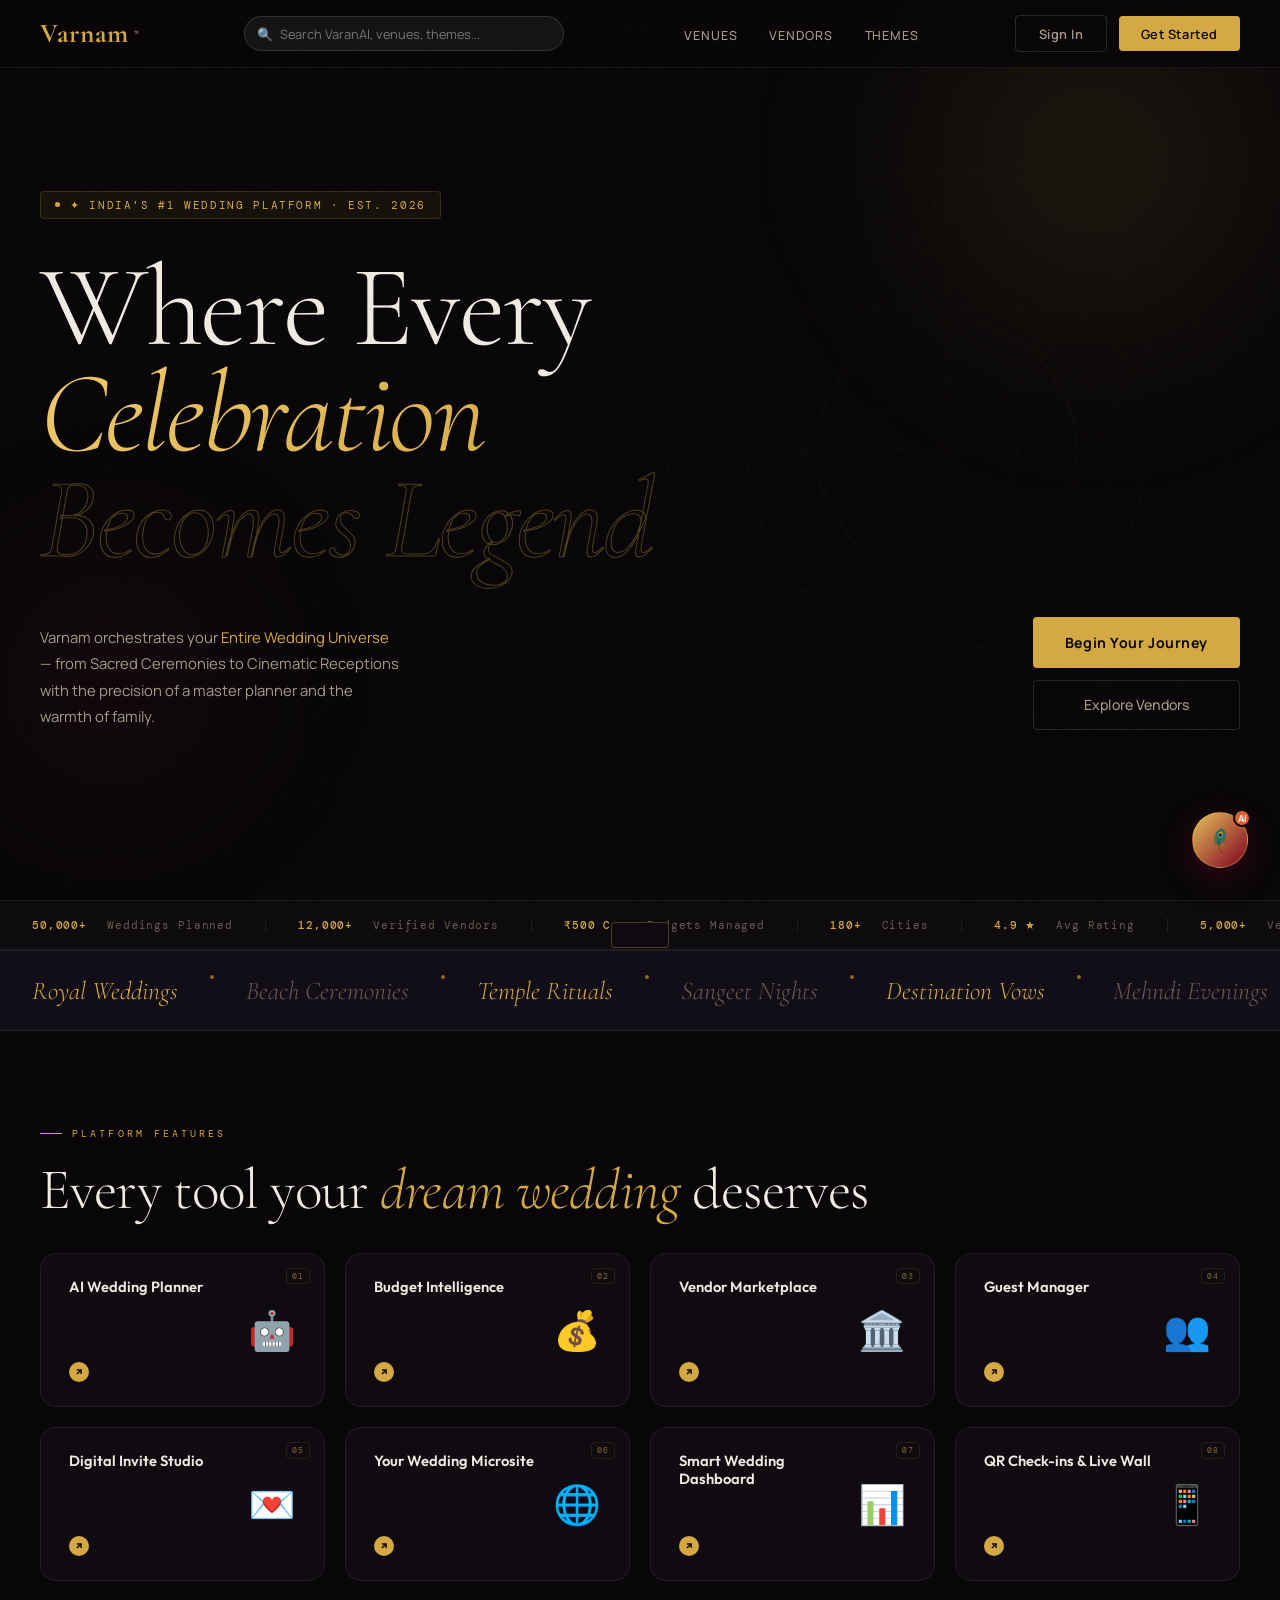
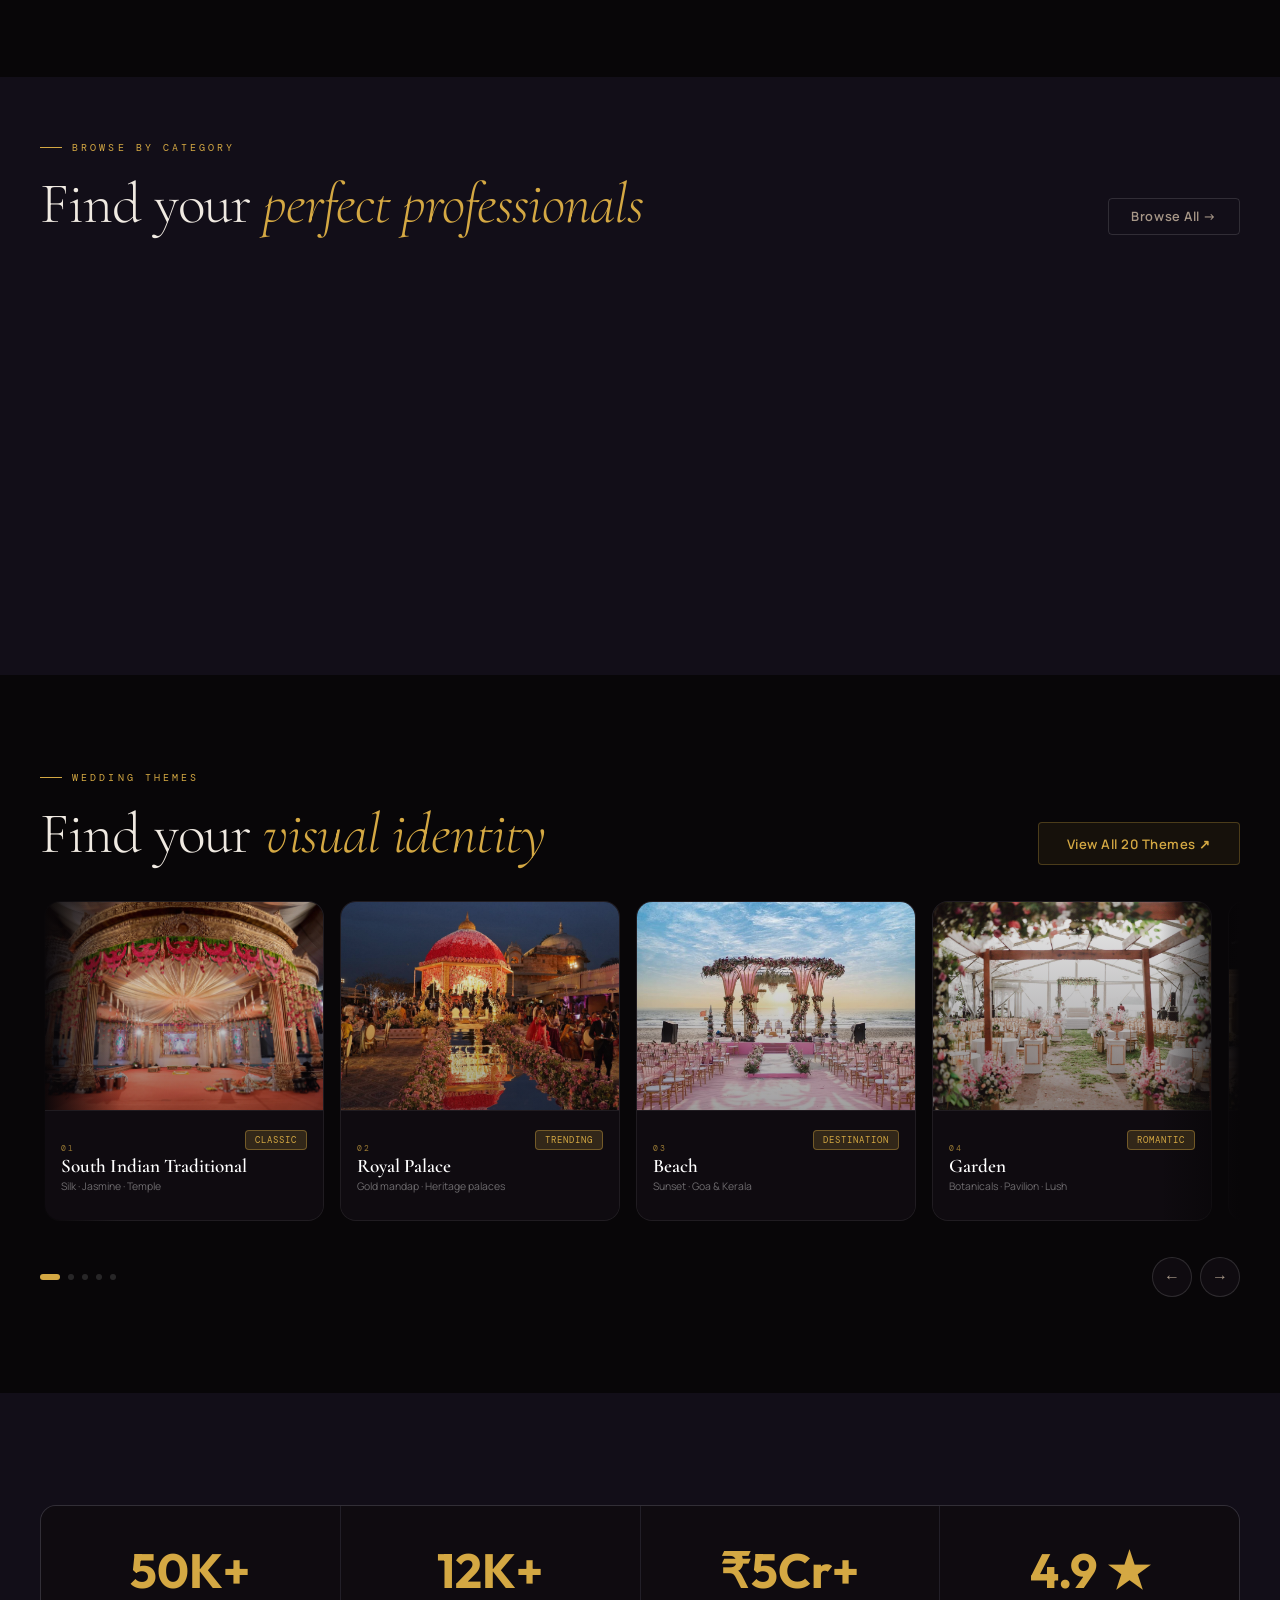
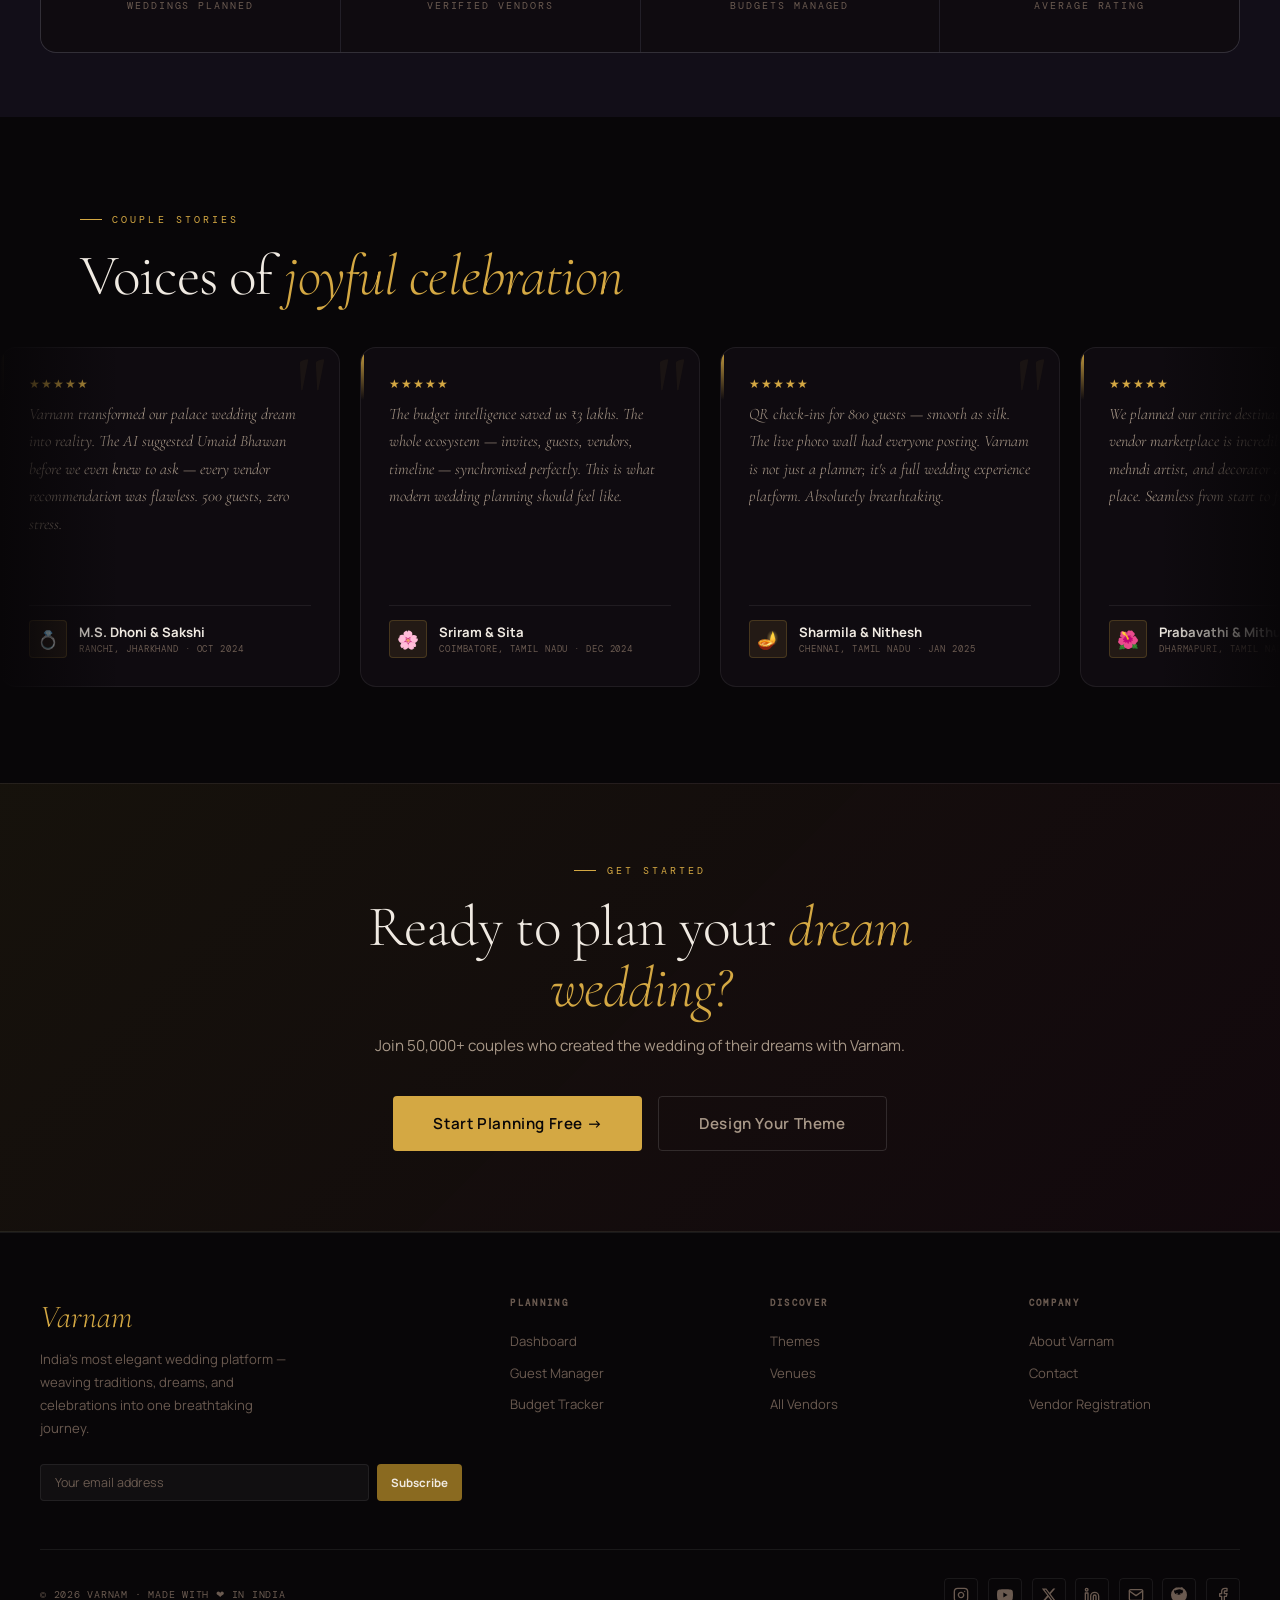
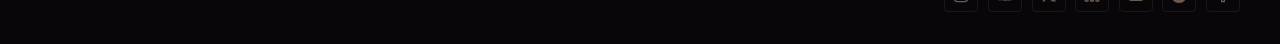
==== commit 1346f5e3: "thrgefwdqs" ====
--- a/index.html
+++ b/index.html
@@ -1576,11 +1576,18 @@
       color: var(--text3);
     }
 
-    select.field {
+    select.field, select, .filter-sel {
+      appearance: none !important;
+      -webkit-appearance: none !important;
+      -moz-appearance: none !important;
+      background-image: url("data:image/svg+xml,%3Csvg xmlns='http://www.w3.org/2000/svg' width='12' height='12' viewBox='0 0 24 24' fill='none' stroke='%23A89888' stroke-width='2' stroke-linecap='round' stroke-linejoin='round'%3E%3Cpolyline points='6 9 12 15 18 9'%3E%3C/polyline%3E%3C/svg%3E") !important;
+      background-repeat: no-repeat !important;
+      background-position: right 1rem center !important;
+      padding-right: 2.5rem !important;
       cursor: pointer;
     }
 
-    select.field option {
+    select.field option, select option, .filter-sel option {
       background: var(--ink2);
     }
 
@@ -3296,15 +3303,33 @@
         <div>
           <label class="field-label">Primary Vibe Theme</label>
           <select class="field" id="ai-vibe">
-            <option value="royal">Palatial Royal Grandeur</option>
+            <option value="south-indian">South Indian Traditional</option>
+            <option value="royal" selected>Royal Palace</option>
             <option value="beach">Sunset Beach Ceremony</option>
-            <option value="traditional">Traditional Silk & Jasmine</option>
-            <option value="minimalist">Modern Korean Minimalist</option>
+            <option value="garden">Lush Garden Ceremony</option>
+            <option value="destination">Exotic Destination</option>
+            <option value="rustic">Rustic Charming Village</option>
+            <option value="white-gold">White & Gold Elegant</option>
+            <option value="modern-luxury">Modern Luxury Opulence</option>
+            <option value="boho">Boho Chic vibe</option>
+            <option value="minimalist">Minimalist Contemporary</option>
+            <option value="red-gold">Red & Gold Traditional</option>
+            <option value="floral-garden">Floral Garden Bloom</option>
+            <option value="candlelight">Intimate Candlelight</option>
+            <option value="fairytale">Enchanted Fairytale</option>
+            <option value="old-money">Old Money Aesthetic</option>
+            <option value="korean-minimal">Korean Minimalist</option>
+            <option value="pastel">Soft Pastel Romantic</option>
+            <option value="luxury-resort">Luxury Resort Wedding</option>
+            <option value="temple">Sacred Temple theme</option>
+            <option value="sunset-cocktail">Sunset Cocktail vibe</option>
           </select>
         </div>
         <div>
           <label class="field-label">Total Estimated Budget</label>
           <select class="field" id="ai-budget-range">
+            <option value="10L-below">Below ₹10L</option>
+            <option value="10L-15L">₹10L – ₹15L</option>
             <option value="20L">₹15L – ₹25L</option>
             <option value="40L" selected>₹30L – ₹50L</option>
             <option value="80L">₹60L – ₹1Cr</option>
@@ -3889,6 +3914,30 @@
       toast('🤖 VaranAI is processing your request...');
 
       setTimeout(() => {
+        const vibeMap = {
+          'south-indian': 'traditional',
+          'royal': 'royal',
+          'beach': 'beach',
+          'garden': 'beach',
+          'destination': 'beach',
+          'rustic': 'traditional',
+          'white-gold': 'royal',
+          'modern-luxury': 'minimalist',
+          'boho': 'beach',
+          'minimalist': 'minimalist',
+          'red-gold': 'royal',
+          'floral-garden': 'beach',
+          'candlelight': 'minimalist',
+          'fairytale': 'royal',
+          'old-money': 'royal',
+          'korean-minimal': 'minimalist',
+          'pastel': 'beach',
+          'luxury-resort': 'minimalist',
+          'temple': 'traditional',
+          'sunset-cocktail': 'minimalist'
+        };
+        const activeVibe = vibeMap[vibe] || 'royal';
+
         const venues = {
           royal: ['Samode Palace, Jaipur (Heritage)', 'Umaid Bhawan Palace, Jodhpur', 'Taj Falaknuma Palace, Hyderabad'],
           beach: ['The Leela Beach Resort, Goa', 'Taj Green Cove, Kovalam, Kerala', 'Marari Beach Resort, Mararikulam'],
@@ -3897,6 +3946,8 @@
         };
 
         const budgetDivision = {
+          '10L-below': ['Venue & Food: ₹4L (50%)', 'Decor & Styling: ₹1.2L (15%)', 'Photography & Video: ₹1L (12.5%)', 'Attire & Jewelry: ₹1L (12.5%)', 'Miscellaneous: ₹0.8L (10%)'],
+          '10L-15L': ['Venue & Food: ₹6L (50%)', 'Decor & Styling: ₹1.8L (15%)', 'Photography & Video: ₹1.5L (12.5%)', 'Attire & Jewelry: ₹1.5L (12.5%)', 'Miscellaneous: ₹1.2L (10%)'],
           '20L': ['Venue & Food: ₹10L (50%)', 'Decor & Styling: ₹3L (15%)', 'Photography & Video: ₹2.5L (12.5%)', 'Attire & Jewelry: ₹2.5L (12.5%)', 'Miscellaneous: ₹2L (10%)'],
           '40L': ['Venue & Food: ₹20L (50%)', 'Decor & Styling: ₹6L (15%)', 'Photography & Video: ₹5L (12.5%)', 'Attire & Jewelry: ₹5L (12.5%)', 'Miscellaneous: ₹4L (10%)'],
           '80L': ['Venue & Food: ₹40L (50%)', 'Decor & Styling: ₹12L (15%)', 'Photography & Video: ₹10L (12.5%)', 'Attire & Jewelry: ₹10L (12.5%)', 'Miscellaneous: ₹8L (10%)'],
@@ -3912,7 +3963,7 @@
 
         // Populate lists
         const vList = document.getElementById('ai-rec-venues');
-        vList.innerHTML = venues[vibe].map(v => `<li style="margin-bottom:0.3rem;"><a href="venues.html" style="color:var(--gold);text-decoration:none;transition:color 0.2s;display:inline-flex;align-items:center;gap:0.3rem;" onmouseover="this.style.color='#F0C96A'" onmouseout="this.style.color='var(--gold)'" title="View details in Venues marketplace">${v} <span style="font-size:0.75rem;">↗</span></a></li>`).join('');
+        vList.innerHTML = venues[activeVibe].map(v => `<li style="margin-bottom:0.3rem;"><a href="venues.html" style="color:var(--gold);text-decoration:none;transition:color 0.2s;display:inline-flex;align-items:center;gap:0.3rem;" onmouseover="this.style.color='#F0C96A'" onmouseout="this.style.color='var(--gold)'" title="View details in Venues marketplace">${v} <span style="font-size:0.75rem;">↗</span></a></li>`).join('');
 
         const bList = document.getElementById('ai-rec-budget');
         bList.innerHTML = budgetDivision[budget].map(b => `<li>${b}</li>`).join('');
